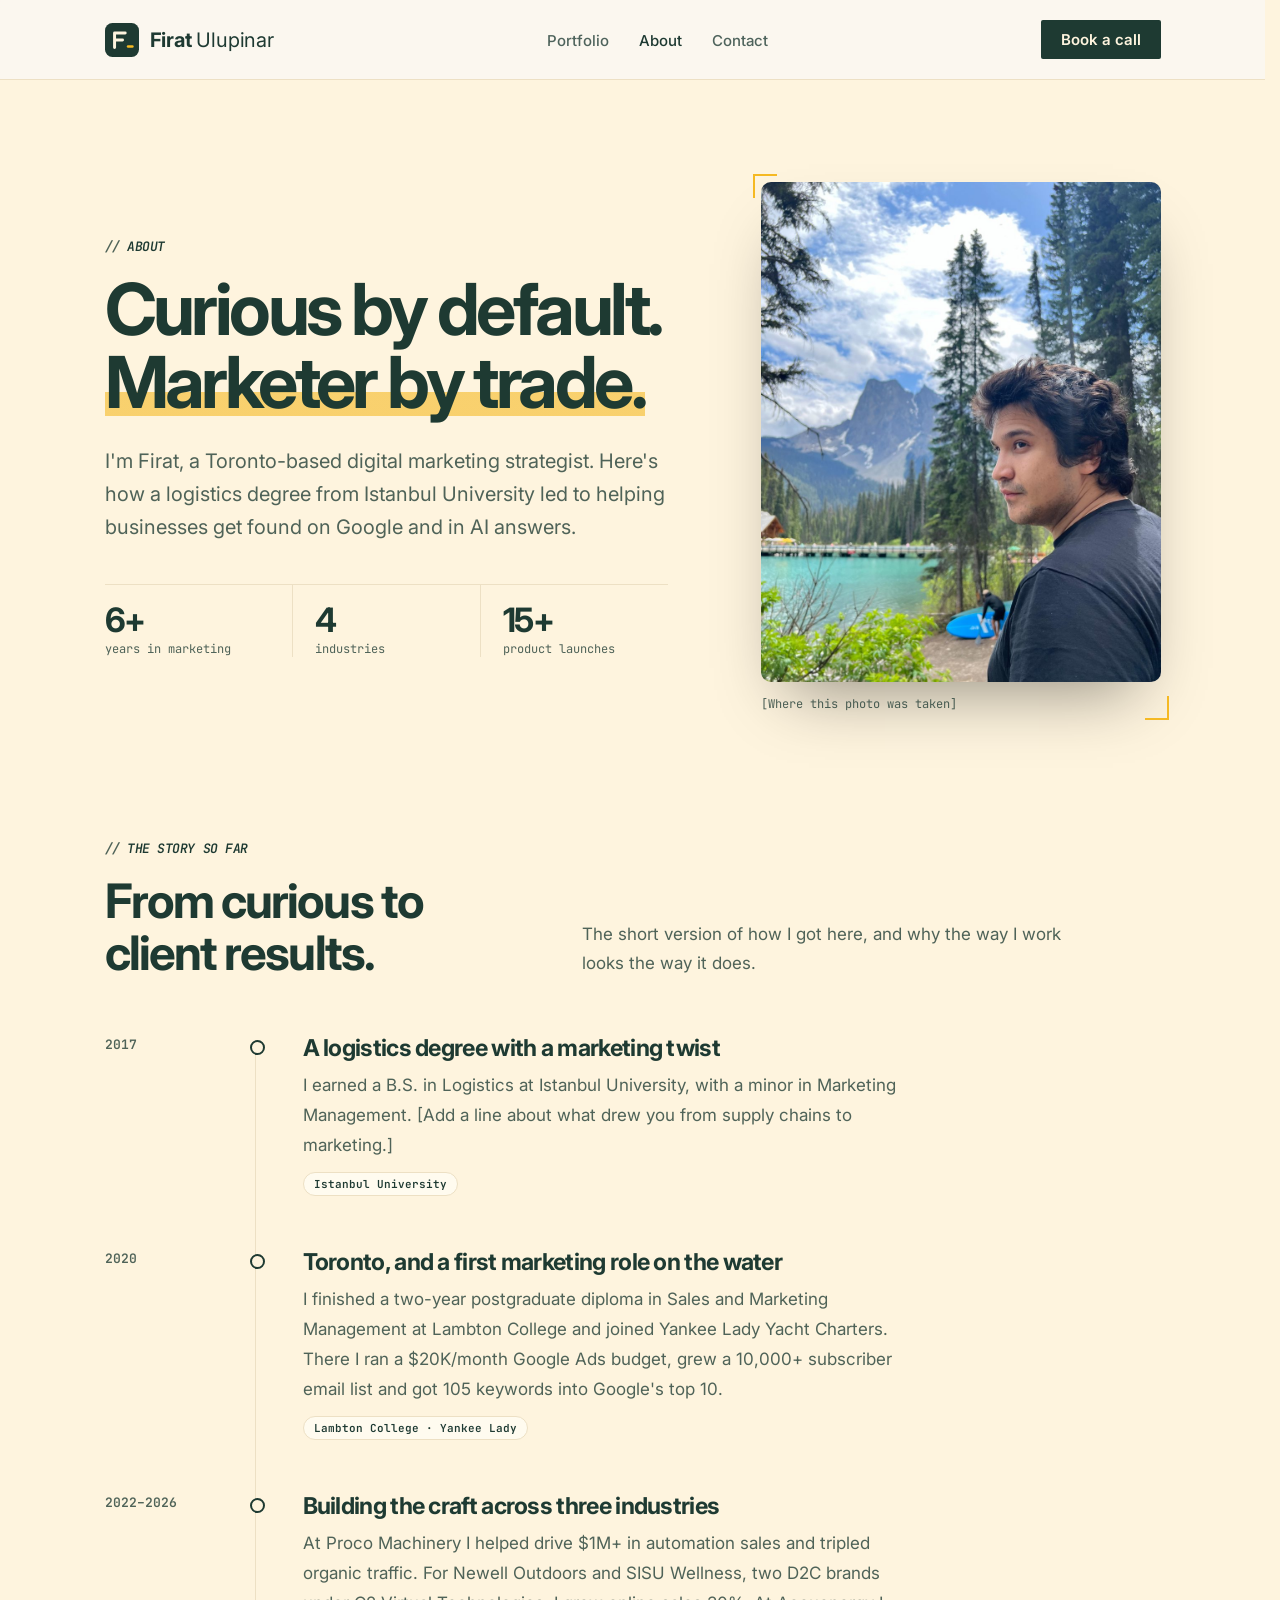
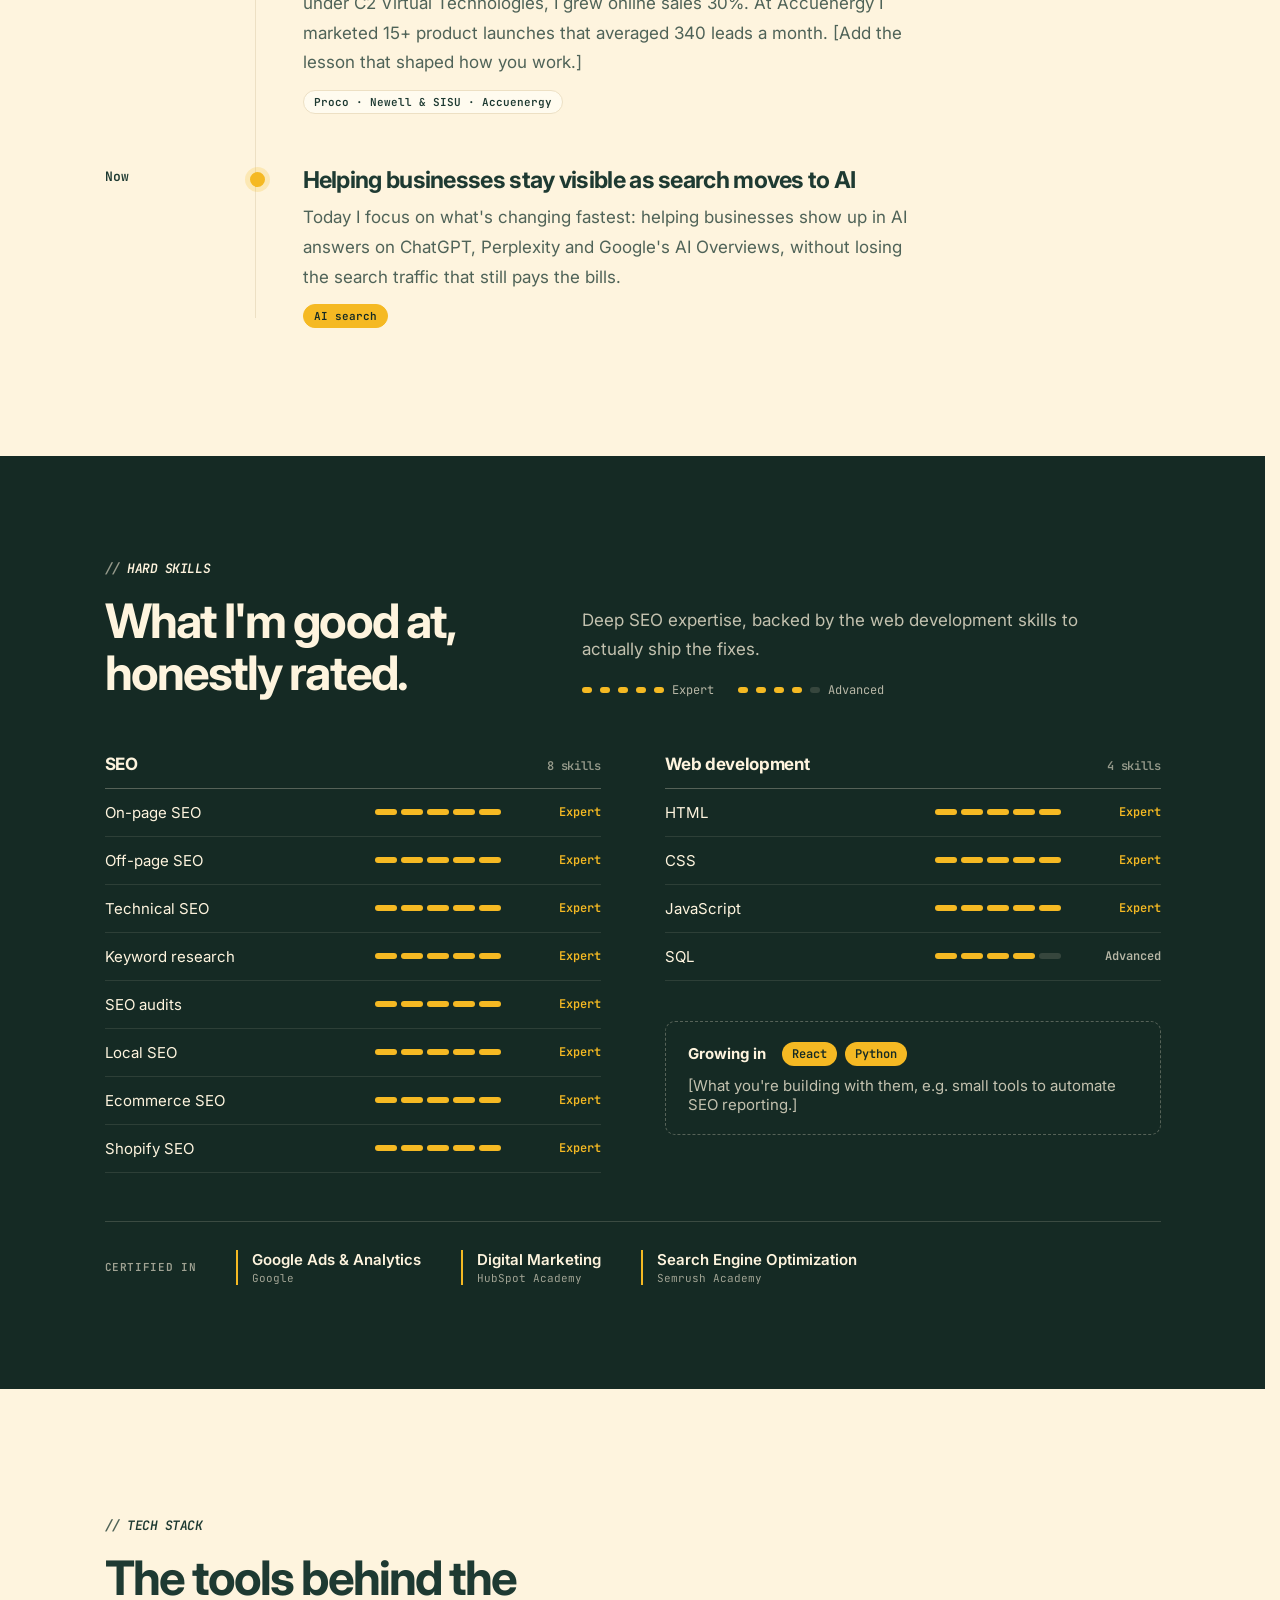
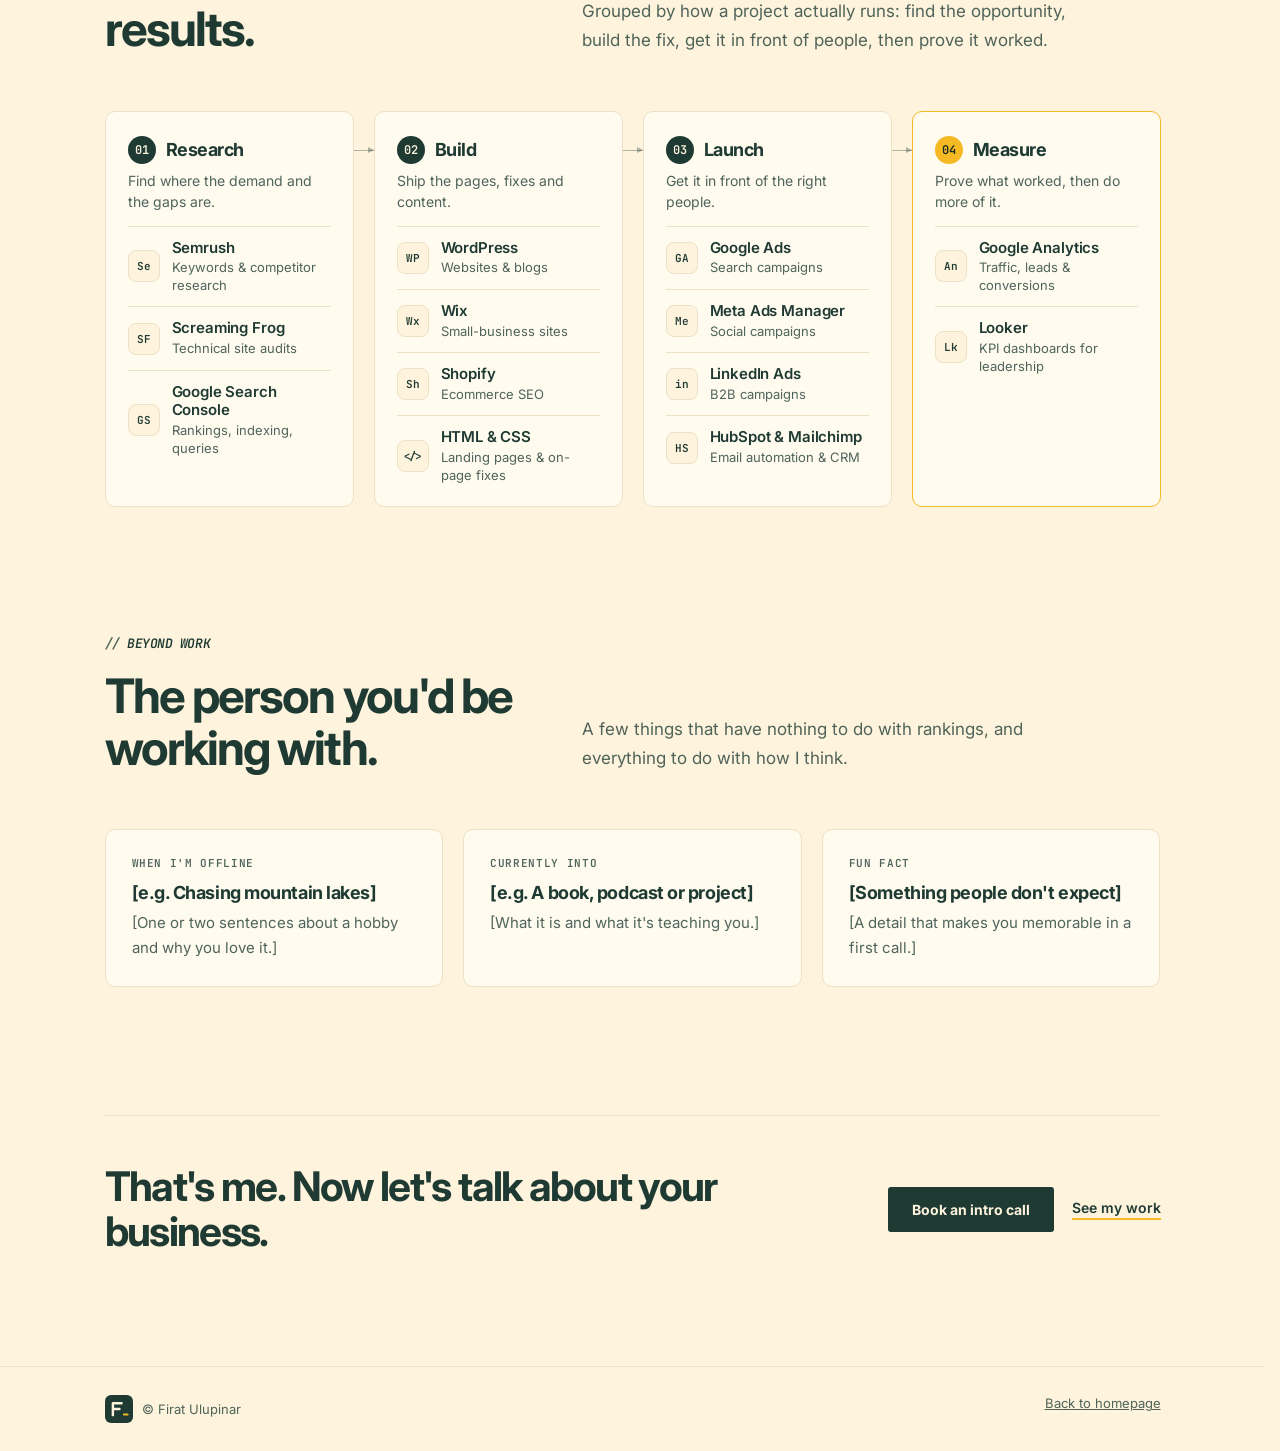
==== about.html @ e102e89b "Refine homepage copy and site branding" ====
<!DOCTYPE html>
<html lang="en">
<head>
<meta charset="UTF-8">
<meta name="viewport" content="width=device-width, initial-scale=1.0">
<title>About Firat Ulupinar | Marketing &amp; AI-Search Consultant</title>
<meta name="description" content="The story behind Firat Ulupinar: from curious beginnings to 6+ years in digital marketing, plus the SEO and web development skills behind the work.">
<!-- Change to index, follow once the [bracketed] placeholders are replaced. -->
<meta name="robots" content="noindex, follow">
<meta name="theme-color" content="#152A24">
<link rel="canonical" href="https://www.firatulupinar.com/about.html">
<link rel="icon" href="favicon.svg" type="image/svg+xml">
<link rel="preconnect" href="https://fonts.googleapis.com">
<link rel="preconnect" href="https://fonts.gstatic.com" crossorigin>
<link href="https://fonts.googleapis.com/css2?family=Inter:wght@400;500;600;700&family=JetBrains+Mono:ital,wght@0,600;1,600&display=swap" rel="stylesheet">
<link rel="stylesheet" href="pages.css">
<script>document.documentElement.classList.add('js');</script>
</head>
<body>
<a class="skip-link" href="#main">Skip to content</a>
<header>
  <div class="nav-inner">
    <div class="wordmark-group">
      <a class="brand" aria-label="Firat Ulupinar, home" href="index.html"><svg class="logo" viewBox="0 0 32 32" fill="none" aria-hidden="true"><rect class="logo-box" x="0" y="0" width="32" height="32" rx="7"></rect><path class="logo-letter" d="M9 23V9.5h10M9 16h7.5" stroke-width="2.8" stroke-linecap="round" stroke-linejoin="round"></path><rect class="blink" x="20.5" y="21" width="6.5" height="2.4" rx="1.2"></rect></svg><span class="bt"><b>Firat</b> <span class="bt-last">Ulupinar</span></span></a>
    </div>
    <nav aria-label="Primary">
      <ul>
        <li><a href="portfolio.html">Portfolio</a></li>
        <li><a href="about.html" aria-current="page">About</a></li>
        <li><a href="contact.html">Contact</a></li>
      </ul>
    </nav>
    <a class="nav-cta" href="contact.html#book">Book a call</a>
  </div>
</header>

<main id="main" tabindex="-1">
  <!-- 1. HELLO: who you are in one line, three quick facts, a face. -->
  <section class="ab-hero" aria-labelledby="about-title">
    <div>
      <span class="page-label"><span>//</span> ABOUT</span>
      <h1 id="about-title">Curious by default. <span class="hl">Marketer by trade.</span></h1>
      <p class="lede">I'm Firat, a Toronto-based digital marketing strategist. Here's how a logistics degree from Istanbul University led to helping businesses get found on Google and in AI answers.</p>
      <dl class="ab-facts">
        <div><dt>years in marketing</dt><dd>6+</dd></div>
        <div><dt>industries</dt><dd>4</dd></div>
        <div><dt>product launches</dt><dd>15+</dd></div>
      </dl>
    </div>
    <figure class="ab-photo">
      <img src="images/firat-ulupinar.jpg" alt="Firat Ulupinar outdoors by a mountain lake" width="960" height="1280" fetchpriority="high">
      <figcaption>[Where this photo was taken]</figcaption>
    </figure>
  </section>

  <!-- 2. THE STORY: personal → career, 4 chapters max, 2–3 sentences each. The last one is "Now". -->
  <section class="ab-section" aria-labelledby="story-title">
    <div class="ab-section-head">
      <div>
        <span class="page-label"><span>//</span> THE STORY SO FAR</span>
        <h2 id="story-title">From curious to client results.</h2>
      </div>
      <p>The short version of how I got here, and why the way I work looks the way it does.</p>
    </div>
    <ol class="story">
      <li>
        <span class="story-when">2017</span>
        <div class="story-body">
          <h3>A logistics degree with a marketing twist</h3>
          <p>I earned a B.S. in Logistics at Istanbul University, with a minor in Marketing Management. [Add a line about what drew you from supply chains to marketing.]</p>
          <span class="story-tag">Istanbul University</span>
        </div>
      </li>
      <li>
        <span class="story-when">2020</span>
        <div class="story-body">
          <h3>Toronto, and a first marketing role on the water</h3>
          <p>I finished a two-year postgraduate diploma in Sales and Marketing Management at Lambton College and joined Yankee Lady Yacht Charters. There I ran a $20K/month Google Ads budget, grew a 10,000+ subscriber email list and got 105 keywords into Google's top 10.</p>
          <span class="story-tag">Lambton College &middot; Yankee Lady</span>
        </div>
      </li>
      <li>
        <span class="story-when">2022&ndash;2026</span>
        <div class="story-body">
          <h3>Building the craft across three industries</h3>
          <p>At Proco Machinery I helped drive $1M+ in automation sales and tripled organic traffic. For Newell Outdoors and SISU Wellness, two D2C brands under C2 Virtual Technologies, I grew online sales 30%. At Accuenergy I marketed 15+ product launches that averaged 340 leads a month. [Add the lesson that shaped how you work.]</p>
          <span class="story-tag">Proco &middot; Newell &amp; SISU &middot; Accuenergy</span>
        </div>
      </li>
      <li class="now">
        <span class="story-when">Now</span>
        <div class="story-body">
          <h3>Helping businesses stay visible as search moves to AI</h3>
          <p>Today I focus on what's changing fastest: helping businesses show up in AI answers on ChatGPT, Perplexity and Google's AI Overviews, without losing the search traffic that still pays the bills.</p>
          <span class="story-tag">AI search</span>
        </div>
      </li>
    </ol>
  </section>

  <!-- 3. HARD SKILLS: 5-step meter + plain-language level instead of % bars. -->
  <section class="skills" aria-labelledby="skills-title">
    <div class="skills-inner">
      <div class="ab-section-head">
        <div>
          <span class="page-label"><span>//</span> HARD SKILLS</span>
          <h2 id="skills-title">What I'm good at, honestly rated.</h2>
        </div>
        <div>
          <p>Deep SEO expertise, backed by the web development skills to actually ship the fixes.</p>
          <div class="skill-legend" aria-hidden="true">
            <span><span class="meter"><i class="on"></i><i class="on"></i><i class="on"></i><i class="on"></i><i class="on"></i></span>Expert</span>
            <span><span class="meter"><i class="on"></i><i class="on"></i><i class="on"></i><i class="on"></i><i></i></span>Advanced</span>
          </div>
        </div>
      </div>

      <div class="skill-groups">
        <div class="skill-group">
          <h3>SEO <small>8 skills</small></h3>
          <ul class="skill-list-ab">
            <li>On-page SEO <span class="meter" role="img" aria-label="5 out of 5"><i class="on"></i><i class="on"></i><i class="on"></i><i class="on"></i><i class="on"></i></span><span class="skill-level expert">Expert</span></li>
            <li>Off-page SEO <span class="meter" role="img" aria-label="5 out of 5"><i class="on"></i><i class="on"></i><i class="on"></i><i class="on"></i><i class="on"></i></span><span class="skill-level expert">Expert</span></li>
            <li>Technical SEO <span class="meter" role="img" aria-label="5 out of 5"><i class="on"></i><i class="on"></i><i class="on"></i><i class="on"></i><i class="on"></i></span><span class="skill-level expert">Expert</span></li>
            <li>Keyword research <span class="meter" role="img" aria-label="5 out of 5"><i class="on"></i><i class="on"></i><i class="on"></i><i class="on"></i><i class="on"></i></span><span class="skill-level expert">Expert</span></li>
            <li>SEO audits <span class="meter" role="img" aria-label="5 out of 5"><i class="on"></i><i class="on"></i><i class="on"></i><i class="on"></i><i class="on"></i></span><span class="skill-level expert">Expert</span></li>
            <li>Local SEO <span class="meter" role="img" aria-label="5 out of 5"><i class="on"></i><i class="on"></i><i class="on"></i><i class="on"></i><i class="on"></i></span><span class="skill-level expert">Expert</span></li>
            <li>Ecommerce SEO <span class="meter" role="img" aria-label="5 out of 5"><i class="on"></i><i class="on"></i><i class="on"></i><i class="on"></i><i class="on"></i></span><span class="skill-level expert">Expert</span></li>
            <li>Shopify SEO <span class="meter" role="img" aria-label="5 out of 5"><i class="on"></i><i class="on"></i><i class="on"></i><i class="on"></i><i class="on"></i></span><span class="skill-level expert">Expert</span></li>
          </ul>
        </div>
        <div class="skill-group">
          <h3>Web development <small>4 skills</small></h3>
          <ul class="skill-list-ab">
            <li>HTML <span class="meter" role="img" aria-label="5 out of 5"><i class="on"></i><i class="on"></i><i class="on"></i><i class="on"></i><i class="on"></i></span><span class="skill-level expert">Expert</span></li>
            <li>CSS <span class="meter" role="img" aria-label="5 out of 5"><i class="on"></i><i class="on"></i><i class="on"></i><i class="on"></i><i class="on"></i></span><span class="skill-level expert">Expert</span></li>
            <li>JavaScript <span class="meter" role="img" aria-label="5 out of 5"><i class="on"></i><i class="on"></i><i class="on"></i><i class="on"></i><i class="on"></i></span><span class="skill-level expert">Expert</span></li>
            <li>SQL <span class="meter" role="img" aria-label="4 out of 5"><i class="on"></i><i class="on"></i><i class="on"></i><i class="on"></i><i></i></span><span class="skill-level">Advanced</span></li>
          </ul>
          <div class="growing">
            <strong>Growing in</strong>
            <ul aria-label="Skills I'm learning"><li>React</li><li>Python</li></ul>
            <p>[What you're building with them, e.g. small tools to automate SEO reporting.]</p>
          </div>
        </div>
      </div>

      <div class="certs">
        <h3 class="cs-label">Certified in</h3>
        <ul>
          <li><strong>Google Ads &amp; Analytics</strong><small>Google</small></li>
          <li><strong>Digital Marketing</strong><small>HubSpot Academy</small></li>
          <li><strong>Search Engine Optimization</strong><small>Semrush Academy</small></li>
        </ul>
      </div>
    </div>
  </section>

  <!-- 4. TECH STACK: tools grouped by the stage of the work they serve, not by vendor.
       Keep 3–4 tools per stage; each gets a 2–4 word "what I use it for". Remove anything you don't use. -->
  <section class="ab-section" aria-labelledby="stack-title">
    <div class="ab-section-head">
      <div>
        <span class="page-label"><span>//</span> TECH STACK</span>
        <h2 id="stack-title">The tools behind the results.</h2>
      </div>
      <p>Grouped by how a project actually runs: find the opportunity, build the fix, get it in front of people, then prove it worked.</p>
    </div>
    <ol class="stack">
      <li class="stage">
        <div class="stage-head"><span class="stage-num" aria-hidden="true">01</span><h3>Research</h3></div>
        <p class="stage-goal">Find where the demand and the gaps are.</p>
        <ul class="tools">
          <li><span class="tool-mark" aria-hidden="true">Se</span><strong>Semrush</strong><small>Keywords &amp; competitor research</small></li>
          <li><span class="tool-mark" aria-hidden="true">SF</span><strong>Screaming Frog</strong><small>Technical site audits</small></li>
          <li><span class="tool-mark" aria-hidden="true">GS</span><strong>Google Search Console</strong><small>Rankings, indexing, queries</small></li>
        </ul>
      </li>
      <li class="stage">
        <div class="stage-head"><span class="stage-num" aria-hidden="true">02</span><h3>Build</h3></div>
        <p class="stage-goal">Ship the pages, fixes and content.</p>
        <ul class="tools">
          <li><span class="tool-mark" aria-hidden="true">WP</span><strong>WordPress</strong><small>Websites &amp; blogs</small></li>
          <li><span class="tool-mark" aria-hidden="true">Wx</span><strong>Wix</strong><small>Small-business sites</small></li>
          <li><span class="tool-mark" aria-hidden="true">Sh</span><strong>Shopify</strong><small>Ecommerce SEO</small></li>
          <li><span class="tool-mark" aria-hidden="true">&lt;/&gt;</span><strong>HTML &amp; CSS</strong><small>Landing pages &amp; on-page fixes</small></li>
        </ul>
      </li>
      <li class="stage">
        <div class="stage-head"><span class="stage-num" aria-hidden="true">03</span><h3>Launch</h3></div>
        <p class="stage-goal">Get it in front of the right people.</p>
        <ul class="tools">
          <li><span class="tool-mark" aria-hidden="true">GA</span><strong>Google Ads</strong><small>Search campaigns</small></li>
          <li><span class="tool-mark" aria-hidden="true">Me</span><strong>Meta Ads Manager</strong><small>Social campaigns</small></li>
          <li><span class="tool-mark" aria-hidden="true">in</span><strong>LinkedIn Ads</strong><small>B2B campaigns</small></li>
          <li><span class="tool-mark" aria-hidden="true">HS</span><strong>HubSpot &amp; Mailchimp</strong><small>Email automation &amp; CRM</small></li>
        </ul>
      </li>
      <li class="stage">
        <div class="stage-head"><span class="stage-num" aria-hidden="true">04</span><h3>Measure</h3></div>
        <p class="stage-goal">Prove what worked, then do more of it.</p>
        <ul class="tools">
          <li><span class="tool-mark" aria-hidden="true">An</span><strong>Google Analytics</strong><small>Traffic, leads &amp; conversions</small></li>
          <li><span class="tool-mark" aria-hidden="true">Lk</span><strong>Looker</strong><small>KPI dashboards for leadership</small></li>
        </ul>
      </li>
    </ol>
  </section>

  <!-- 5. BEYOND WORK: three small, human details. Keep each to one or two sentences. -->
  <section class="ab-section" aria-labelledby="beyond-title">
    <div class="ab-section-head">
      <div>
        <span class="page-label"><span>//</span> BEYOND WORK</span>
        <h2 id="beyond-title">The person you'd be working with.</h2>
      </div>
      <p>A few things that have nothing to do with rankings, and everything to do with how I think.</p>
    </div>
    <div class="beyond">
      <article><span class="cs-label">When I'm offline</span><h3>[e.g. Chasing mountain lakes]</h3><p>[One or two sentences about a hobby and why you love it.]</p></article>
      <article><span class="cs-label">Currently into</span><h3>[e.g. A book, podcast or project]</h3><p>[What it is and what it's teaching you.]</p></article>
      <article><span class="cs-label">Fun fact</span><h3>[Something people don't expect]</h3><p>[A detail that makes you memorable in a first call.]</p></article>
    </div>
  </section>

  <!-- 6. NEXT STEP -->
  <section class="ab-cta" aria-labelledby="cta-title">
    <div class="ab-cta-inner">
      <h2 id="cta-title">That's me. Now let's talk about your business.</h2>
      <div class="ab-cta-actions">
        <a class="btn" href="contact.html#book">Book an intro call</a>
        <a class="link-ghost" href="portfolio.html">See my work</a>
      </div>
    </div>
  </section>
</main>

<footer><div class="footer-inner"><span class="footer-signature"><svg class="footer-logo" viewBox="0 0 32 32" fill="none" aria-hidden="true"><rect class="logo-box" width="32" height="32" rx="7"></rect><path class="logo-letter" d="M9 23V9.5h10M9 16h7.5" stroke-width="2.8" stroke-linecap="round" stroke-linejoin="round"></path><rect class="footer-logo-cursor" x="20.5" y="21" width="6.5" height="2.4" rx="1.2"></rect></svg>&copy; Firat Ulupinar</span><a href="index.html">Back to homepage</a></div></footer>

<script>
  // Fill the skill meters when the section scrolls into view
  (function(){
    var s = document.querySelector('.skills');
    if(!s) return;
    if(!('IntersectionObserver' in window)){ s.classList.add('in'); return; }
    new IntersectionObserver(function(entries, io){
      entries.forEach(function(e){ if(e.isIntersecting){ s.classList.add('in'); io.disconnect(); } });
    }, { threshold: .2 }).observe(s);
  })();
</script>
</body>
</html>
---- pages.css ----
@font-face{
  font-family:'Inter Fallback';
  src:local('Arial');
  ascent-override:90.49%;
  descent-override:22.56%;
  line-gap-override:0%;
  size-adjust:107.06%;
}
:root{
  --paper:#FEF4DE;
  --paper-alt:#FFFBEF;
  --ink:#1E3A32;
  --ink-soft:rgba(30,58,50,.78);
  --line:#EDE0C4;
  --accent:#F5B923;
  --dark:#152A24;
  --font-sans:"Inter","Inter Fallback",system-ui,-apple-system,"Segoe UI",sans-serif;
  --font-mono:"JetBrains Mono",ui-monospace,"SFMono-Regular",Menlo,monospace;
}
*{box-sizing:border-box;margin:0;padding:0;}
html{scroll-behavior:smooth;scrollbar-gutter:stable;} /* reserve scrollbar space so short pages (Contact) don't shift the header */
/* ---- accessibility helpers ---- */
.skip-link{position:fixed;left:16px;top:-100px;z-index:200;padding:12px 18px;border-radius:6px;background:var(--ink);color:var(--paper);font-family:var(--font-sans);font-weight:600;font-size:.9375rem;text-decoration:none;box-shadow:0 8px 24px rgba(0,0,0,.25);transition:top .15s ease;}
.skip-link:focus{top:12px;outline:2px solid var(--accent);outline-offset:2px;}
.sr-only{position:absolute!important;width:1px;height:1px;padding:0;margin:-1px;overflow:hidden;clip:rect(0,0,0,0);white-space:nowrap;border:0;}
main:focus{outline:none;}
@media (prefers-reduced-motion:reduce){ html{scroll-behavior:auto;} .skip-link{transition:none;} }
body{min-height:100vh;background:var(--paper);color:var(--ink);font-family:var(--font-sans);font-size:clamp(1rem,.96rem + .18vw,1.0625rem);-webkit-font-smoothing:antialiased;}
a{color:inherit;}
/* ---- Site header: mirrors the homepage header exactly (index.html) ---- */
header{position:sticky;top:0;z-index:20;background:rgba(251,247,240,.92);backdrop-filter:blur(6px);border-bottom:1px solid var(--line);}
.nav-inner{max-width:1120px;margin:0 auto;padding:20px 32px;display:flex;align-items:center;justify-content:space-between;}
.wordmark-group{display:flex;align-items:center;gap:12px;}
.brand{display:inline-flex;align-items:center;gap:11px;text-decoration:none;color:var(--ink);border-radius:6px;}
.brand:focus-visible{outline:2px solid var(--accent);outline-offset:4px;}
.logo{width:34px;height:34px;flex-shrink:0;}
.logo-box{fill:var(--ink);}
.logo-letter{stroke:var(--paper);}
.blink{fill:var(--accent);animation:logo-blink 1.1s steps(1) infinite;}
@keyframes logo-blink{0%,50%{opacity:1;}51%,100%{opacity:0;}}
@media (prefers-reduced-motion:reduce){.blink{animation:none;}}
.bt{font-family:var(--font-sans);font-weight:500;font-size:clamp(1.125rem,1.06rem + .25vw,1.25rem);letter-spacing:-.01em;color:var(--ink);}
.bt b{font-weight:700;}
.bt-last{font-weight:400;}
header nav ul{list-style:none;display:flex;gap:30px;}
header nav a{font-family:var(--font-sans);font-weight:500;font-size:clamp(.875rem,.84rem + .14vw,.9375rem);color:var(--ink);text-decoration:none;opacity:.78;transition:opacity .2s;}
header nav a:hover,header nav a:focus-visible,header nav a[aria-current]{opacity:1;}
.nav-cta{font-family:var(--font-sans);font-weight:600;font-size:clamp(.875rem,.84rem + .14vw,.9375rem);background:var(--ink);color:var(--paper);padding:10px 20px;text-decoration:none;border-radius:2px;transition:background .2s;}
.nav-cta:hover{background:var(--accent);color:var(--dark);}
@media (max-width:860px){
  header nav ul{gap:16px;}
  .nav-cta{display:none;}
}
@media (max-width:640px){
  .nav-inner{padding:16px 20px;gap:12px;}
  header nav ul{gap:4px;}
  header nav a{display:inline-block;padding:10px 6px;font-size:clamp(.75rem,.72rem + .12vw,.8125rem);white-space:nowrap;}
  .bt-last{display:none;}
}
@media (max-width:360px){
  header nav a{padding:10px 4px;}
}
.page{max-width:1120px;margin:auto;padding:clamp(72px,10vw,128px) 32px 100px;}
.page-label{display:block;margin-bottom:18px;font-family:var(--font-mono);font-size:.8125rem;font-style:italic;font-weight:600;letter-spacing:-.035em;}
.page-label span{color:var(--ink-soft);}
h1{max-width:790px;font-size:clamp(2.6rem,7vw,5.6rem);line-height:1.02;letter-spacing:-.05em;}
.lede{max-width:680px;margin-top:26px;color:var(--ink-soft);font-size:clamp(1.05rem,1rem + .35vw,1.25rem);line-height:1.65;}
.placeholder-grid{display:grid;grid-template-columns:repeat(2,minmax(0,1fr));gap:22px;margin-top:64px;}
.placeholder-card{min-height:210px;padding:28px;border:1px solid var(--line);border-radius:10px;background:rgba(255,251,239,.58);display:flex;flex-direction:column;justify-content:space-between;}
.placeholder-card small{font-family:var(--font-mono);font-size:.75rem;color:var(--ink-soft);}
.placeholder-card h2{font-size:clamp(1.35rem,1.2rem + .7vw,1.75rem);letter-spacing:-.035em;}
.placeholder-card p{margin-top:10px;color:var(--ink-soft);font-size:.9375rem;line-height:1.65;}
.content-shell{max-width:760px;margin-top:64px;padding-top:40px;border-top:1px solid var(--line);}
.content-shell h2{font-size:clamp(1.5rem,1.3rem + .9vw,2rem);letter-spacing:-.035em;margin-bottom:16px;}
.content-shell p{color:var(--ink-soft);line-height:1.75;margin-bottom:18px;}
.contact-options{display:grid;grid-template-columns:repeat(2,minmax(0,1fr));gap:22px;margin-top:64px;}
.contact-option{padding:28px;border:1px solid var(--line);border-radius:10px;background:var(--paper-alt);}
.contact-option small{font-family:var(--font-mono);font-size:.75rem;color:var(--ink-soft);}
.contact-option h2{margin:12px 0 8px;font-size:1.35rem;letter-spacing:-.035em;}
.contact-option p{color:var(--ink-soft);line-height:1.65;}
.contact-option a{display:inline-block;margin-top:18px;font-weight:700;text-decoration-color:var(--accent);text-underline-offset:4px;}
.placeholder-note{margin-top:46px;padding:16px 18px;border-left:3px solid var(--accent);background:rgba(245,185,35,.08);color:var(--ink-soft);font-size:.875rem;line-height:1.6;}
footer{border-top:1px solid var(--line);}
.footer-inner{max-width:1120px;margin:auto;padding:28px 32px;display:flex;justify-content:space-between;gap:20px;color:var(--ink-soft);font-size:.8125rem;}
.footer-signature{display:inline-flex;align-items:center;gap:9px;}
.footer-logo{width:28px;height:28px;flex:none;}
.footer-logo-cursor{fill:var(--accent);}
@media(max-width:720px){
  .page{padding:64px 20px 72px;}
  .placeholder-grid,.contact-options{grid-template-columns:1fr;}
  .footer-inner{padding:24px 20px;flex-direction:column;}
}

/* ===================== CASE STUDY CARDS (portfolio index) ===================== */
.case-grid{display:grid;grid-template-columns:repeat(2,minmax(0,1fr));gap:48px 40px;margin-top:64px;}
.case-card{display:flex;flex-direction:column;text-decoration:none;color:inherit;padding:16px;margin:-16px;border-radius:10px;border:1px solid transparent;transition:background .2s,border-color .2s,transform .2s;}
.case-card:hover,.case-card:focus-visible{background:var(--paper-alt);border-color:var(--line);transform:translateY(-3px);}
.case-card:focus-visible{outline:2px solid var(--accent);outline-offset:2px;}
.case-thumb{aspect-ratio:16/9;border-radius:6px;margin-bottom:18px;background:linear-gradient(135deg,#152A24,#8a5f12);display:flex;align-items:center;justify-content:center;color:rgba(254,244,222,.9);font-size:.8125rem;font-weight:600;overflow:hidden;}
.case-thumb img{width:100%;height:100%;object-fit:cover;display:block;}
.case-meta{display:flex;flex-wrap:wrap;gap:6px 14px;font-family:var(--font-mono);font-size:.75rem;font-weight:600;letter-spacing:.02em;text-transform:uppercase;color:var(--ink-soft);margin-bottom:10px;}
.case-meta span + span::before{content:"\00B7";margin-right:14px;color:var(--accent);}
.case-card h2,.case-card h3{font-size:clamp(1.25rem,1.1rem + .6vw,1.5rem);line-height:1.2;letter-spacing:-.035em;margin-bottom:18px;}
.case-metrics{display:grid;grid-template-columns:repeat(2,minmax(0,1fr));border-top:1px solid var(--line);border-bottom:1px solid var(--line);margin-bottom:16px;}
.case-metrics div{display:flex;flex-direction:column-reverse;justify-content:flex-end;gap:2px;padding:14px 0;}
.case-metrics div + div{padding-left:20px;border-left:1px solid var(--line);}
.case-metrics dd{font-size:clamp(1.5rem,1.3rem + .8vw,1.9rem);font-weight:700;letter-spacing:-.04em;line-height:1.05;}
.case-metrics dt{font-size:.8125rem;color:var(--ink-soft);}
.case-tags{display:flex;flex-wrap:wrap;gap:6px;list-style:none;margin-bottom:16px;}
.case-tags li{font-family:var(--font-mono);font-size:.6875rem;font-weight:600;padding:4px 10px;border:1px solid var(--line);border-radius:999px;background:var(--paper-alt);}
.case-link{margin-top:auto;font-family:var(--font-mono);font-size:.75rem;font-weight:600;text-transform:uppercase;letter-spacing:.04em;}
.case-link span{display:inline-block;transition:transform .2s;}
.case-card:hover .case-link span,.case-card:focus-visible .case-link span{transform:translateX(4px);}

/* ===================== CASE STUDY PAGE ===================== */
.cs{max-width:1120px;margin:auto;padding:clamp(40px,6vw,72px) 32px 0;}
.cs-back{display:inline-block;margin-bottom:clamp(32px,5vw,56px);font-size:.875rem;font-weight:600;text-decoration:none;color:var(--ink-soft);}
.cs-back:hover,.cs-back:focus-visible{color:var(--ink);}
.cs-head h1{max-width:900px;font-size:clamp(2.2rem,1.5rem + 3.2vw,4.25rem);line-height:1.04;}
.cs-head .lede{max-width:720px;}
.cs-facts{display:grid;grid-template-columns:repeat(4,minmax(0,1fr));gap:24px;margin-top:48px;padding:24px 0;border-top:1px solid var(--line);border-bottom:1px solid var(--line);}
.cs-facts dt,.cs-label{font-family:var(--font-mono);font-size:.6875rem;font-weight:600;letter-spacing:.06em;text-transform:uppercase;color:var(--ink-soft);margin-bottom:6px;}
.cs-facts dd{font-size:.9375rem;font-weight:600;line-height:1.45;}
.cs-tools{display:flex;flex-wrap:wrap;align-items:center;gap:8px 10px;padding:18px 0;border-bottom:1px solid var(--line);}
.cs-tools .cs-label{margin:0 6px 0 0;}
.cs-tools ul{display:contents;list-style:none;}
.cs-tools li{font-size:.8125rem;font-weight:600;padding:5px 12px;border-radius:999px;background:var(--paper-alt);border:1px solid var(--line);}
.cs-hero{aspect-ratio:21/9;margin-top:48px;border-radius:10px;background:linear-gradient(135deg,#152A24,#8a5f12);display:flex;align-items:center;justify-content:center;color:rgba(254,244,222,.9);font-size:.875rem;font-weight:600;overflow:hidden;}
.cs-hero img{width:100%;height:100%;object-fit:cover;display:block;}

.cs-results{margin-top:clamp(56px,8vw,96px);background:var(--dark);color:var(--paper);}
.cs-results-inner{max-width:1120px;margin:auto;padding:clamp(48px,7vw,80px) 32px;}
.cs-results .page-label{color:var(--paper);}
.cs-results .page-label span{color:rgba(254,244,222,.55);}
.cs-metrics{display:grid;grid-template-columns:repeat(3,minmax(0,1fr));margin-top:28px;}
.cs-metrics div{display:flex;flex-direction:column-reverse;justify-content:flex-end;gap:10px;padding:0 28px;border-left:1px solid rgba(254,244,222,.16);}
.cs-metrics div:first-child{padding-left:0;border-left:none;}
.cs-metrics dd{font-size:clamp(2.5rem,1.8rem + 3vw,4.25rem);font-weight:700;letter-spacing:-.05em;line-height:1;color:var(--accent);}
.cs-metrics dt{font-size:.9375rem;line-height:1.5;color:rgba(254,244,222,.75);}
.cs-metrics dt strong{display:block;color:var(--paper);font-weight:600;}

.cs-body{max-width:760px;margin:auto;padding:clamp(56px,8vw,96px) 32px 0;}
.cs-step + .cs-step{margin-top:clamp(48px,6vw,72px);}
.cs-step .cs-label{display:block;margin-bottom:10px;}
.cs-step h2{font-size:clamp(1.5rem,1.3rem + .9vw,2rem);letter-spacing:-.035em;line-height:1.15;margin-bottom:16px;}
.cs-step p{color:var(--ink-soft);line-height:1.75;margin-bottom:14px;}
.cs-actions{list-style:none;counter-reset:act;margin-top:24px;border-top:1px solid var(--line);}
.cs-actions > li{counter-increment:act;display:grid;grid-template-columns:40px 1fr;gap:0 12px;padding:20px 0;border-bottom:1px solid var(--line);}
.cs-actions > li::before{content:"0" counter(act);font-family:var(--font-mono);font-size:.8125rem;font-weight:600;color:var(--ink-soft);padding-top:3px;}
.cs-actions h3{font-size:1.0625rem;letter-spacing:-.02em;margin-bottom:6px;}
.cs-actions p{margin-bottom:10px;font-size:.9375rem;}
.cs-actions .case-tags{margin:0;}
.cs-quote{margin-top:clamp(48px,6vw,72px);padding:8px 0 8px 28px;border-left:3px solid var(--accent);}
.cs-quote blockquote{font-size:clamp(1.2rem,1.1rem + .5vw,1.45rem);line-height:1.5;letter-spacing:-.02em;font-weight:500;}
.cs-quote figcaption{margin-top:14px;font-size:.875rem;color:var(--ink-soft);}

.cs-next{max-width:1120px;margin:clamp(64px,9vw,112px) auto 0;padding:0 32px clamp(64px,8vw,96px);}
.cs-next-inner{display:grid;grid-template-columns:1fr auto;gap:24px;align-items:center;padding-top:40px;border-top:1px solid var(--line);}
.cs-next-link{text-decoration:none;}
.cs-next-link strong{display:block;margin-top:6px;font-size:clamp(1.4rem,1.2rem + .9vw,2rem);letter-spacing:-.035em;}
.cs-next-link:hover strong,.cs-next-link:focus-visible strong{text-decoration:underline;text-decoration-color:var(--accent);text-decoration-thickness:3px;text-underline-offset:6px;}
.btn{display:inline-block;padding:14px 24px;border-radius:3px;background:var(--ink);color:var(--paper);font-size:.875rem;font-weight:700;text-decoration:none;}
.btn:hover,.btn:focus-visible{background:var(--accent);color:var(--dark);}

@media(max-width:860px){
  .cs-facts{grid-template-columns:repeat(2,minmax(0,1fr));}
  .cs-hero{aspect-ratio:16/9;}
}
@media(max-width:720px){
  .case-grid{grid-template-columns:1fr;gap:40px;}
  .cs,.cs-body,.cs-next,.cs-results-inner{padding-left:20px;padding-right:20px;}
  .cs-metrics{grid-template-columns:1fr;}
  .cs-metrics div{padding:20px 0;border-left:none;border-top:1px solid rgba(254,244,222,.16);}
  .cs-metrics div:first-child{padding-top:0;border-top:none;}
  .cs-next-inner{grid-template-columns:1fr;}
  .cs-quote{padding-left:20px;}
}
@media(prefers-reduced-motion:reduce){
  .case-card,.case-link span{transition:none;}
  .case-card:hover,.case-card:focus-visible{transform:none;}
}

/* ===================== ABOUT PAGE ===================== */
.ab-hero{max-width:1120px;margin:auto;padding:clamp(56px,8vw,104px) 32px 0;display:grid;grid-template-columns:1.15fr .85fr;gap:clamp(40px,6vw,88px);align-items:center;}
.ab-hero h1{font-size:clamp(2.5rem,1.6rem + 3.6vw,4.5rem);line-height:1.02;}
.ab-hero h1 .hl{background:linear-gradient(transparent 62%,rgba(245,185,35,.6) 62%,rgba(245,185,35,.6) 90%,transparent 90%);-webkit-box-decoration-break:clone;box-decoration-break:clone;}
.ab-facts{display:grid;grid-template-columns:repeat(3,minmax(0,1fr));margin-top:40px;border-top:1px solid var(--line);}
.ab-facts div{display:flex;flex-direction:column-reverse;justify-content:flex-end;gap:4px;padding:18px 0 0;}
.ab-facts div + div{padding-left:22px;border-left:1px solid var(--line);}
.ab-facts dd{font-size:clamp(1.6rem,1.35rem + 1vw,2.1rem);font-weight:700;letter-spacing:-.04em;line-height:1;}
.ab-facts dt{font-family:var(--font-mono);font-size:.75rem;color:var(--ink-soft);}
.ab-photo{position:relative;justify-self:end;width:100%;max-width:400px;}
.ab-photo img{display:block;width:100%;height:auto;aspect-ratio:4/5;object-fit:cover;object-position:center 22%;border-radius:10px;box-shadow:0 34px 64px -26px rgba(0,0,0,.42);}
.ab-photo::before,.ab-photo::after{content:"";position:absolute;width:22px;height:22px;border:2px solid var(--accent);}
.ab-photo::before{top:-8px;left:-8px;border-right:none;border-bottom:none;}
.ab-photo::after{bottom:-8px;right:-8px;border-left:none;border-top:none;}
.ab-photo figcaption{margin-top:14px;font-family:var(--font-mono);font-size:.75rem;color:var(--ink-soft);}

.ab-section{max-width:1120px;margin:auto;padding:clamp(72px,10vw,128px) 32px 0;}
.ab-section-head{display:grid;grid-template-columns:1fr 1.4fr;gap:24px 64px;align-items:end;margin-bottom:clamp(36px,5vw,56px);}
.ab-section-head h2{font-size:clamp(1.9rem,1.45rem + 1.9vw,3rem);line-height:1.08;letter-spacing:-.04em;}
.ab-section-head p{color:var(--ink-soft);line-height:1.7;max-width:520px;}

/* story timeline */
.story{list-style:none;position:relative;}
.story::before{content:"";position:absolute;left:150px;top:10px;bottom:10px;width:1px;background:var(--line);}
.story > li{position:relative;display:grid;grid-template-columns:150px 1fr;gap:0 48px;padding-bottom:clamp(36px,5vw,52px);}
.story > li:last-child{padding-bottom:0;}
.story > li::before{content:"";position:absolute;left:145px;top:6px;width:11px;height:11px;border-radius:50%;background:var(--paper);border:2px solid var(--ink);}
.story > li.now::before{background:var(--accent);border-color:var(--accent);box-shadow:0 0 0 5px rgba(245,185,35,.22);}
.story-when{font-family:var(--font-mono);font-size:.8125rem;font-weight:600;color:var(--ink-soft);padding-top:2px;}
.story > li.now .story-when{color:var(--ink);}
.story-body{max-width:620px;}
.story-body h3{font-size:clamp(1.2rem,1.1rem + .45vw,1.45rem);letter-spacing:-.03em;line-height:1.25;margin-bottom:8px;}
.story-body p{color:var(--ink-soft);line-height:1.75;}
.story-tag{display:inline-block;margin-top:12px;font-family:var(--font-mono);font-size:.6875rem;font-weight:600;padding:4px 10px;border-radius:999px;border:1px solid var(--line);background:var(--paper-alt);}
.story > li.now .story-tag{background:var(--accent);border-color:var(--accent);color:var(--dark);}

/* hard skills */
.skills{margin-top:clamp(72px,10vw,128px);background:var(--dark);color:var(--paper);}
.skills-inner{max-width:1120px;margin:auto;padding:clamp(64px,9vw,104px) 32px;}
.skills .page-label{color:var(--paper);}
.skills .page-label span{color:rgba(254,244,222,.55);}
.skills .ab-section-head p{color:rgba(254,244,222,.75);}
.skill-legend{display:flex;flex-wrap:wrap;gap:10px 24px;margin-top:18px;font-family:var(--font-mono);font-size:.75rem;color:rgba(254,244,222,.7);}
.skill-legend span{display:inline-flex;align-items:center;gap:8px;}
.skill-legend .meter i{width:10px;}
.skill-groups{display:grid;grid-template-columns:repeat(2,minmax(0,1fr));gap:32px 64px;}
.skill-group h3{display:flex;justify-content:space-between;align-items:baseline;font-size:1.0625rem;letter-spacing:-.02em;padding-bottom:14px;border-bottom:1px solid rgba(254,244,222,.28);}
.skill-group h3 small{font-family:var(--font-mono);font-size:.75rem;font-weight:600;color:rgba(254,244,222,.55);}
.skill-list-ab{list-style:none;}
.skill-list-ab li{display:grid;grid-template-columns:1fr auto 84px;align-items:center;gap:16px;padding:14px 0;border-bottom:1px solid rgba(254,244,222,.1);font-size:.9375rem;}
.skill-level{font-family:var(--font-mono);font-size:.75rem;font-weight:600;text-align:right;color:rgba(254,244,222,.7);}
.skill-level.expert{color:var(--accent);}
.meter{display:inline-flex;gap:4px;}
.meter i{display:block;width:22px;height:6px;border-radius:3px;background:rgba(254,244,222,.14);}
.meter i.on{background:var(--accent);}
.js .skills:not(.in) .meter i.on{background:rgba(254,244,222,.14);}
.js .skills .skill-list-ab .meter i.on{transition:background .35s ease;}
.js .skills.in .skill-list-ab .meter i.on:nth-child(2){transition-delay:.06s}
.js .skills.in .skill-list-ab .meter i.on:nth-child(3){transition-delay:.12s}
.js .skills.in .skill-list-ab .meter i.on:nth-child(4){transition-delay:.18s}
.js .skills.in .skill-list-ab .meter i.on:nth-child(5){transition-delay:.24s}
.growing{margin-top:40px;padding:20px 22px;border:1px dashed rgba(254,244,222,.28);border-radius:10px;display:flex;flex-wrap:wrap;align-items:center;gap:10px 16px;}
.growing strong{font-size:.9375rem;}
.growing p{color:rgba(254,244,222,.75);font-size:.9375rem;}
.growing ul{display:flex;gap:8px;list-style:none;}
.growing li{font-family:var(--font-mono);font-size:.75rem;font-weight:600;padding:4px 10px;border-radius:999px;background:var(--accent);color:var(--dark);}

/* certifications strip (inside dark skills section) */
.certs{display:flex;flex-wrap:wrap;align-items:center;gap:16px 40px;margin-top:48px;padding-top:28px;border-top:1px solid rgba(254,244,222,.16);}
.certs .cs-label{margin:0;color:rgba(254,244,222,.6);}
.certs ul{display:flex;flex-wrap:wrap;gap:16px 40px;list-style:none;}
.certs li{display:flex;flex-direction:column;gap:2px;padding-left:14px;border-left:2px solid var(--accent);}
.certs strong{font-size:.9375rem;font-weight:600;}
.certs small{font-family:var(--font-mono);font-size:.6875rem;color:rgba(254,244,222,.6);}

/* tech stack: tools grouped by workflow stage */
.stack{list-style:none;display:grid;grid-template-columns:repeat(4,minmax(0,1fr));gap:20px;counter-reset:stage;}
.stage{position:relative;display:flex;flex-direction:column;padding:24px 22px 10px;border:1px solid var(--line);border-radius:10px;background:var(--paper-alt);}
.stage + .stage::before{content:"";position:absolute;left:-21px;top:38px;width:20px;height:1px;background:var(--ink);opacity:.35;}
.stage + .stage::after{content:"";position:absolute;left:-7px;top:35px;border:3.5px solid transparent;border-left:6px solid var(--ink);opacity:.35;}
.stage-head{display:flex;align-items:center;gap:10px;margin-bottom:6px;}
.stage-num{display:inline-flex;align-items:center;justify-content:center;width:28px;height:28px;border-radius:50%;background:var(--ink);color:var(--paper);font-family:var(--font-mono);font-size:.75rem;font-weight:600;flex:none;}
.stage-head h3{font-size:1.125rem;letter-spacing:-.025em;}
.stage-goal{font-size:.875rem;color:var(--ink-soft);line-height:1.5;margin-bottom:14px;}
.tools{list-style:none;border-top:1px solid var(--line);}
.tools li{display:grid;grid-template-columns:32px 1fr;gap:2px 12px;align-items:center;padding:12px 0;border-bottom:1px solid var(--line);}
.tools li:last-child{border-bottom:none;}
.tool-mark{grid-row:span 2;display:flex;align-items:center;justify-content:center;width:32px;height:32px;border-radius:8px;background:var(--paper);border:1px solid var(--line);font-family:var(--font-mono);font-size:.6875rem;font-weight:600;color:var(--ink);}
.tools strong{font-size:.9375rem;font-weight:600;letter-spacing:-.01em;line-height:1.25;}
.tools small{font-size:.8125rem;color:var(--ink-soft);line-height:1.35;}
.stage:last-child{background:var(--paper-alt);border-color:var(--accent);}
.stage:last-child .stage-num{background:var(--accent);color:var(--dark);}
.stack-note{margin-top:20px;font-size:.875rem;color:var(--ink-soft);}
@media(max-width:1000px){
  .stack{grid-template-columns:repeat(2,minmax(0,1fr));}
  .stage:nth-child(3)::before,.stage:nth-child(3)::after{display:none;}
}
@media(max-width:620px){
  .stack{grid-template-columns:1fr;gap:18px;}
  .stage + .stage::before{left:36px;top:-18px;width:1px;height:17px;}
  .stage + .stage::after{left:33px;top:-7px;border:3.5px solid transparent;border-top:6px solid var(--ink);}
  .stage:nth-child(3)::before,.stage:nth-child(3)::after{display:block;}
}

/* beyond work */
.beyond{display:grid;grid-template-columns:repeat(3,minmax(0,1fr));gap:20px;}
.beyond article{padding:26px;border:1px solid var(--line);border-radius:10px;background:var(--paper-alt);}
.beyond .cs-label{display:block;margin-bottom:12px;}
.beyond h3{font-size:1.125rem;letter-spacing:-.025em;margin-bottom:8px;}
.beyond p{color:var(--ink-soft);font-size:.9375rem;line-height:1.65;}

/* closing CTA */
.ab-cta{max-width:1120px;margin:clamp(72px,10vw,128px) auto 0;padding:0 32px clamp(72px,9vw,112px);}
.ab-cta-inner{display:grid;grid-template-columns:1fr auto;gap:24px 48px;align-items:center;padding-top:48px;border-top:1px solid var(--line);}
.ab-cta h2{font-size:clamp(1.7rem,1.35rem + 1.5vw,2.6rem);line-height:1.1;letter-spacing:-.04em;max-width:640px;}
.ab-cta-actions{display:flex;flex-wrap:wrap;align-items:center;gap:18px;}
.link-ghost{font-size:.875rem;font-weight:600;text-decoration:none;border-bottom:2px solid var(--accent);padding-bottom:2px;}

@media(max-width:860px){
  .ab-hero{grid-template-columns:1fr;}
  .ab-photo{justify-self:start;max-width:340px;}
  .ab-section-head{grid-template-columns:1fr;}
  .skill-groups{grid-template-columns:1fr;gap:48px;}
  .beyond{grid-template-columns:1fr;}
  .ab-cta-inner{grid-template-columns:1fr;}
}
@media(max-width:720px){
  .ab-hero,.ab-section,.skills-inner,.ab-cta{padding-left:20px;padding-right:20px;}
  .story::before{left:5px;}
  .story > li{grid-template-columns:1fr;padding-left:32px;}
  .story > li::before{left:0;}
  .story-when{margin-bottom:6px;}
  .ab-facts div + div{padding-left:14px;}
  .ab-photo{max-width:none;}
  .ab-photo img{aspect-ratio:1/1;object-position:center 40%;}
  .skill-list-ab li{grid-template-columns:1fr auto;gap:6px 12px;}
  .skill-list-ab .skill-level{grid-column:2;grid-row:1;}
  .skill-list-ab .meter{grid-column:1 / -1;}
  .skill-list-ab .meter i{flex:1;width:auto;max-width:56px;}
}
@media(prefers-reduced-motion:reduce){
  .js .skills .skill-list-ab .meter i.on{transition:none;}
}

/* ===================== CONTACT: INTRO CALL FORM ===================== */
.contact-page{max-width:1120px;margin:auto;padding:clamp(40px,6vw,80px) 32px clamp(72px,9vw,112px);}
.book{display:grid;grid-template-columns:minmax(0,1fr) minmax(0,1.05fr);grid-template-areas:"intro form" "after form";column-gap:clamp(40px,6vw,88px);row-gap:40px;align-items:start;scroll-margin-top:96px;}
.book-intro{grid-area:intro;padding-top:8px;}
.book-card{grid-area:form;}
.book-aside{grid-area:after;}
.book-intro h1{font-size:clamp(2.3rem,1.6rem + 2.9vw,3.9rem);line-height:1.04;letter-spacing:-.05em;max-width:560px;}
.book-intro .lede{margin-top:20px;max-width:500px;font-size:clamp(1.02rem,.98rem + .25vw,1.15rem);}
.book-proof{display:grid;grid-template-columns:repeat(3,minmax(0,1fr));margin-top:32px;border-top:1px solid var(--line);max-width:500px;}
.book-proof div{display:flex;flex-direction:column-reverse;gap:2px;padding-top:16px;}
.book-proof div + div{padding-left:18px;border-left:1px solid var(--line);}
.book-proof dd{font-size:clamp(1.5rem,1.3rem + .8vw,1.9rem);font-weight:700;letter-spacing:-.04em;line-height:1;}
.book-proof dt{font-family:var(--font-mono);font-size:.6875rem;color:var(--ink-soft);}
.book-person{display:flex;align-items:center;gap:14px;margin-top:32px;}
.book-person .avatar{flex:none;width:52px;height:52px;border-radius:50%;background:url(images/firat-ulupinar.jpg) 74% 50%/260% auto no-repeat;border:2px solid var(--paper-alt);box-shadow:0 0 0 1px var(--line);}
.book-person p{display:flex;flex-direction:column;gap:2px;font-size:.875rem;line-height:1.35;}
.book-person span{color:var(--ink-soft);font-size:.8125rem;}
.book-card{position:relative;padding:clamp(24px,3.5vw,40px);border:1px solid var(--line);border-radius:14px;background:var(--paper-alt);box-shadow:0 30px 60px -36px rgba(21,42,36,.35);}
.book-card::before{content:"";position:absolute;top:0;left:clamp(24px,3.5vw,40px);width:40px;height:3px;border-radius:0 0 3px 3px;background:var(--accent);}
.book-card h2{font-size:clamp(1.5rem,1.3rem + .9vw,2rem);letter-spacing:-.035em;line-height:1.15;}
.book-sub{margin:8px 0 22px;color:var(--ink-soft);line-height:1.6;}
.intro-form{display:flex;flex-direction:column;gap:16px;}
.intro-form[hidden],.form-success[hidden],.field-error[hidden],.form-status[hidden]{display:none;}
.field-row{display:grid;grid-template-columns:repeat(2,minmax(0,1fr));gap:16px;}
.field{display:flex;flex-direction:column;gap:8px;min-width:0;border:0;padding:0;margin:0;}
.field label,.field legend{font-size:.875rem;font-weight:600;color:var(--ink);padding:0;}
.field legend{margin-bottom:10px;}
.opt{font-family:var(--font-mono);font-size:.6875rem;font-weight:600;color:var(--ink-soft);margin-left:6px;text-transform:uppercase;letter-spacing:.04em;}
.field input[type="text"],.field input[type="email"],.field textarea{width:100%;font:inherit;font-size:1rem;color:var(--ink);background:#fff;border:1px solid var(--line);border-radius:8px;padding:12px 14px;transition:border-color .15s,box-shadow .15s;}
.field textarea{resize:vertical;min-height:88px;line-height:1.55;}
.select-wrap{position:relative;}
.select-wrap::after{content:"";position:absolute;right:16px;top:50%;width:8px;height:8px;margin-top:-6px;border:solid var(--ink);border-width:0 2px 2px 0;transform:rotate(45deg);pointer-events:none;}
.field select{width:100%;font:inherit;font-size:1rem;color:var(--ink);background:#fff;border:1px solid var(--line);border-radius:8px;padding:12px 44px 12px 14px;cursor:pointer;-webkit-appearance:none;appearance:none;transition:border-color .15s,box-shadow .15s;}
.field select:invalid,.field select.is-empty{color:rgba(30,58,50,.55);}
.field select:hover{border-color:#d9c9a6;}
.field select:focus{outline:none;border-color:var(--ink);box-shadow:0 0 0 3px rgba(245,185,35,.35);}
.field select option{color:var(--ink);}
.check{position:relative;display:flex;align-items:center;gap:12px;padding:14px 16px;border:1px solid var(--line);border-radius:8px;background:#fff;cursor:pointer;transition:border-color .15s,background .15s;}
.check:hover{border-color:#d9c9a6;}
.check input{position:absolute;opacity:0;width:1px;height:1px;}
.check-box{flex:none;position:relative;width:20px;height:20px;border:1.5px solid rgba(30,58,50,.45);border-radius:5px;background:#fff;transition:background .15s,border-color .15s;}
.check-box::after{content:"";position:absolute;left:6px;top:2px;width:5px;height:10px;border:solid var(--paper);border-width:0 2px 2px 0;transform:rotate(45deg);opacity:0;}
.check input:checked + .check-box{background:var(--ink);border-color:var(--ink);}
.check input:checked + .check-box::after{opacity:1;}
.check input:focus-visible + .check-box{outline:2px solid var(--accent);outline-offset:2px;}
.check:has(input:checked){border-color:var(--ink);background:rgba(245,185,35,.06);}
.check-text{display:flex;flex-direction:column;gap:2px;}
.check-text strong{font-size:.9375rem;font-weight:600;}
.check-text small{font-size:.8125rem;color:var(--ink-soft);line-height:1.45;}
@media(prefers-reduced-motion:reduce){ .check,.check-box{transition:none;} }
.field input::placeholder,.field textarea::placeholder{color:rgba(30,58,50,.45);}
.field input:hover,.field textarea:hover{border-color:#d9c9a6;}
.field input:focus,.field textarea:focus{outline:none;border-color:var(--ink);box-shadow:0 0 0 3px rgba(245,185,35,.35);}
.field input[aria-invalid="true"]{border-color:#B3261E;box-shadow:0 0 0 3px rgba(179,38,30,.12);}
.field-error{font-size:.8125rem;color:#B3261E;font-weight:500;}
.chips{display:flex;flex-wrap:wrap;gap:8px;}
.chip{position:relative;cursor:pointer;}
.chip input{position:absolute;opacity:0;width:1px;height:1px;}
.chip span{display:inline-block;padding:9px 14px;border:1px solid var(--line);border-radius:999px;background:#fff;font-size:.875rem;font-weight:500;transition:background .15s,border-color .15s,color .15s;}
.chip:hover span{border-color:var(--ink);}
.chip input:checked + span{background:var(--ink);border-color:var(--ink);color:var(--paper);}
.chip input:focus-visible + span{outline:2px solid var(--accent);outline-offset:2px;}
.form-submit{align-self:flex-start;border:0;cursor:pointer;font-family:var(--font-sans);font-size:.9375rem;padding:15px 26px;margin-top:4px;}
.form-submit:disabled{opacity:.7;cursor:progress;}
.form-submit:focus-visible{outline:2px solid var(--accent);outline-offset:3px;}
.form-note{font-size:.8125rem;color:var(--ink-soft);margin-top:-8px;}
.form-status{padding:12px 14px;border-radius:8px;background:rgba(179,38,30,.08);color:#7d1a14;font-size:.875rem;line-height:1.55;}
.form-status a{font-weight:600;}
.hp{position:absolute;left:-10000px;width:1px;height:1px;overflow:hidden;}
.form-success{padding:12px 0 4px;outline:none;}
.form-success h3{font-size:1.375rem;letter-spacing:-.03em;margin:14px 0 8px;}
.form-success p{color:var(--ink-soft);line-height:1.65;}
.form-success a{font-weight:600;text-decoration-color:var(--accent);text-underline-offset:3px;}
.success-mark{display:inline-flex;width:44px;height:44px;border-radius:50%;background:var(--accent);position:relative;}
.success-mark::after{content:"";position:absolute;left:16px;top:11px;width:9px;height:17px;border:solid var(--dark);border-width:0 3px 3px 0;transform:rotate(45deg);}
.book-aside{padding-top:28px;border-top:1px solid var(--line);max-width:500px;}
.book-aside .cs-label{display:block;margin-bottom:16px;font-size:.6875rem;}
.form-submit{width:100%;text-align:center;align-self:stretch;}
.next-steps{list-style:none;counter-reset:step;margin-bottom:36px;border-left:1px solid var(--line);}
.next-steps li{counter-increment:step;position:relative;padding:0 0 22px 28px;display:flex;flex-direction:column;gap:4px;}
.next-steps li::before{content:counter(step);position:absolute;left:-12px;top:-1px;width:23px;height:23px;border-radius:50%;background:var(--paper);border:1px solid var(--ink);font-family:var(--font-mono);font-size:.6875rem;font-weight:600;display:flex;align-items:center;justify-content:center;}
.next-steps li:last-child{padding-bottom:0;}
.next-steps strong{font-size:.9375rem;}
.next-steps span{font-size:.875rem;color:var(--ink-soft);line-height:1.55;}
.direct{list-style:none;display:flex;flex-direction:column;gap:10px;}
.direct a{font-weight:600;font-size:.9375rem;text-decoration-color:var(--accent);text-decoration-thickness:2px;text-underline-offset:4px;}
@media(max-width:900px){
  .book{grid-template-columns:1fr;grid-template-areas:"intro" "form" "after";}
  .book-intro h1,.book-intro .lede,.book-proof,.book-aside{max-width:none;}
}
@media(max-width:720px){
  .contact-page{padding-left:20px;padding-right:20px;}
}
@media(max-width:560px){
  .field-row{grid-template-columns:1fr;}
  .book-proof div + div{padding-left:12px;}
}
@media(prefers-reduced-motion:reduce){
  .field input,.field textarea,.chip span{transition:none;}
}
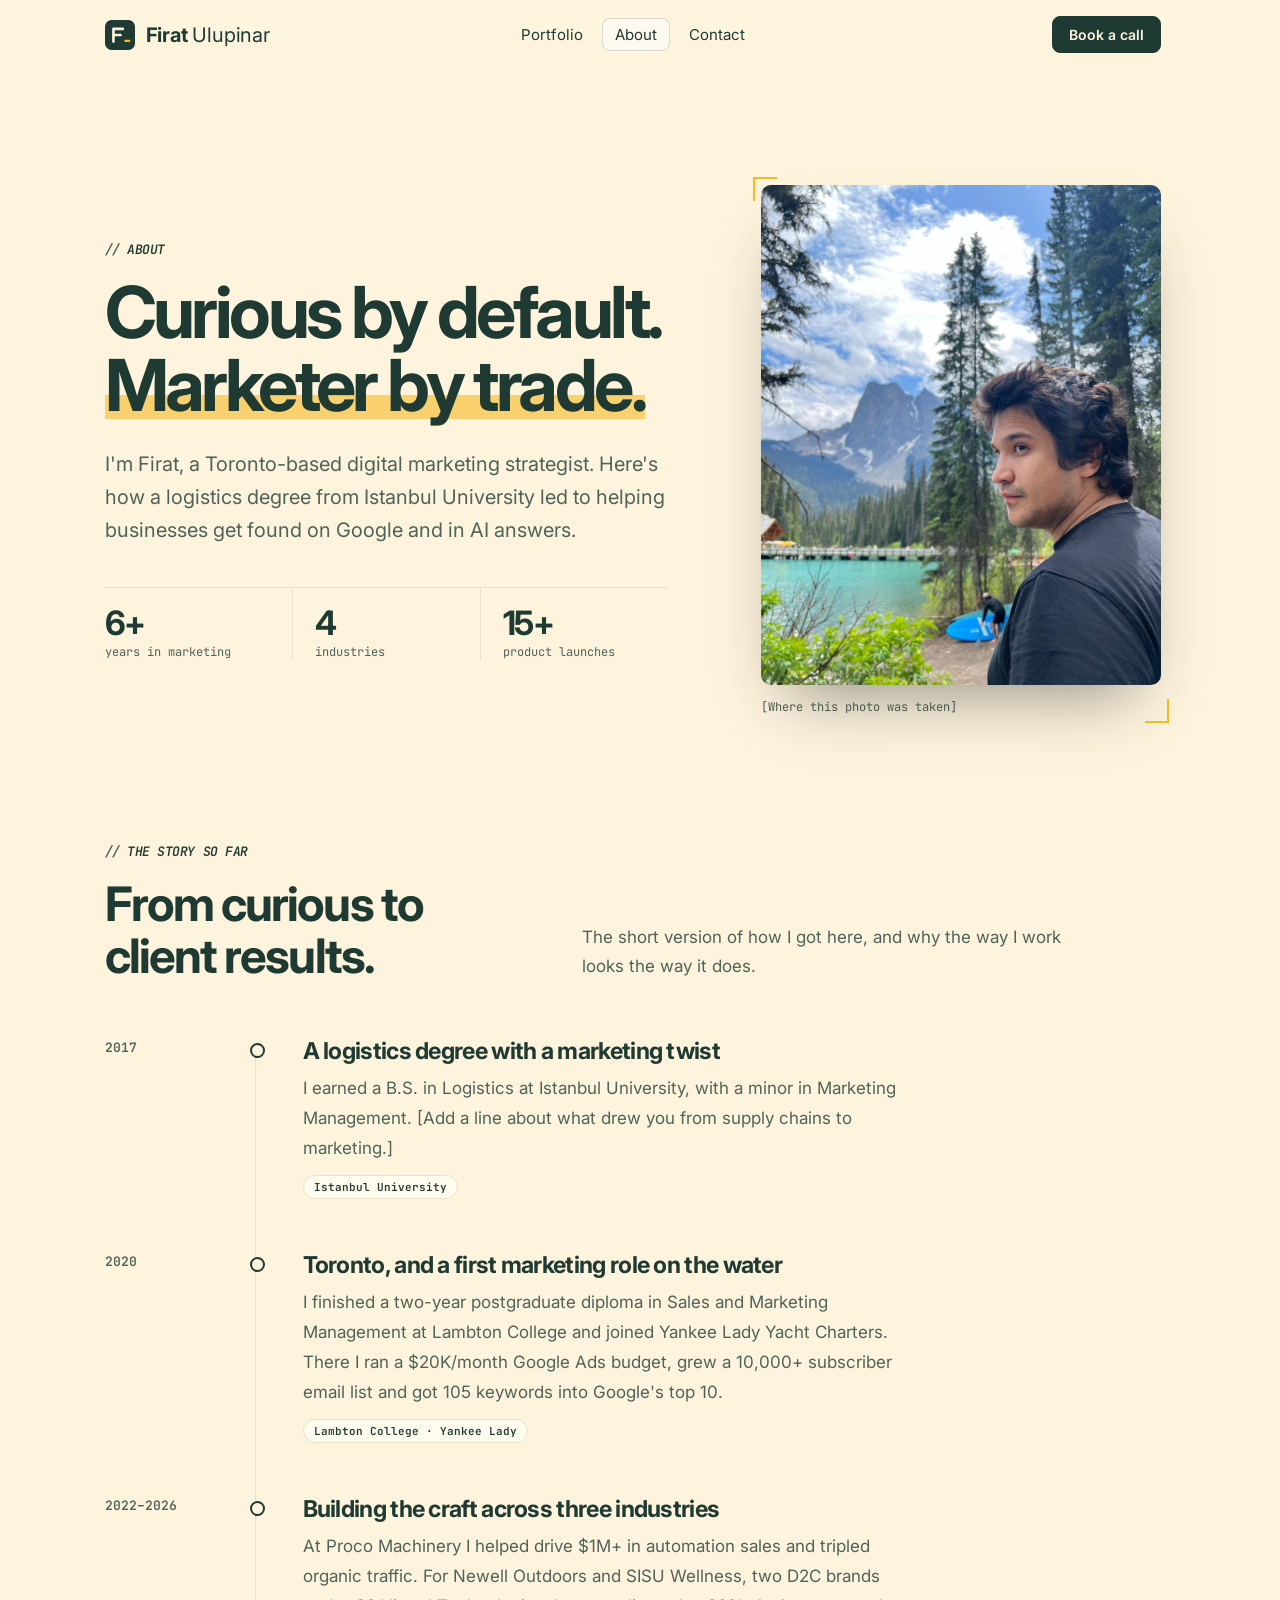
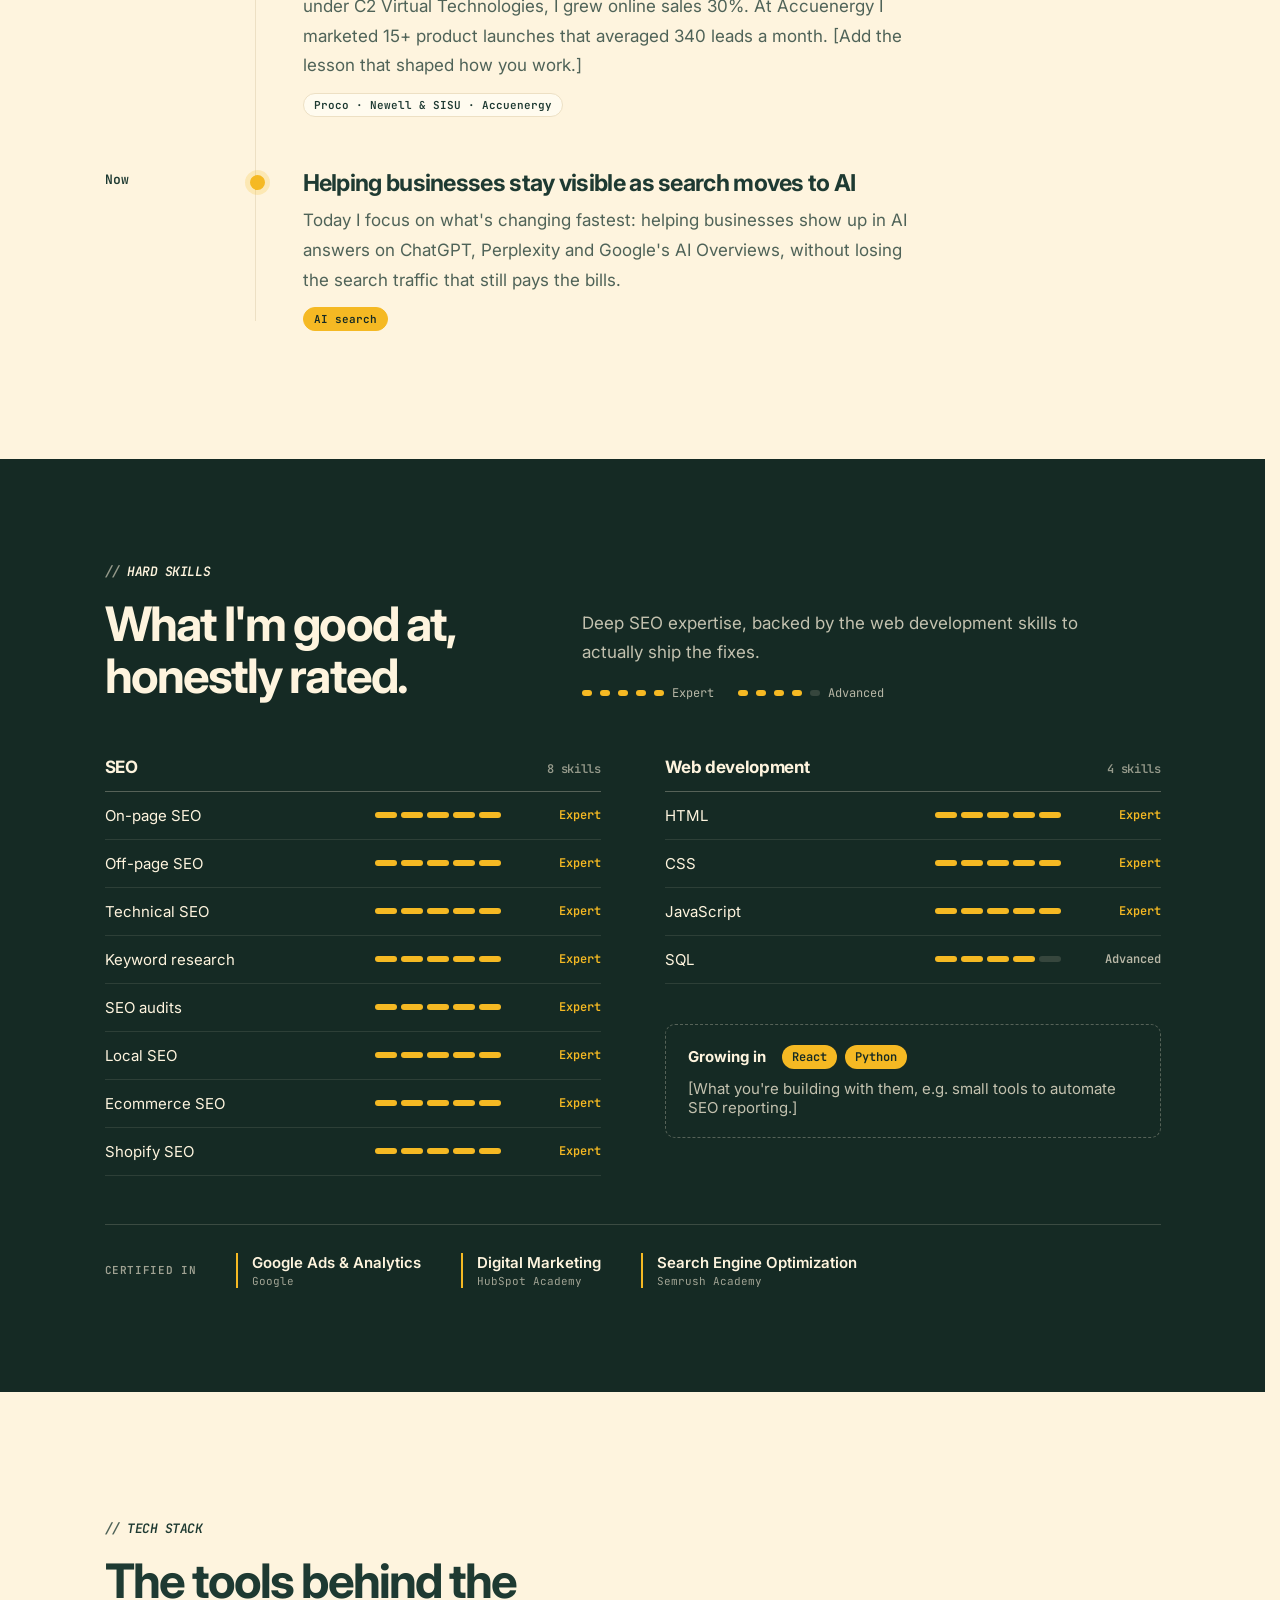
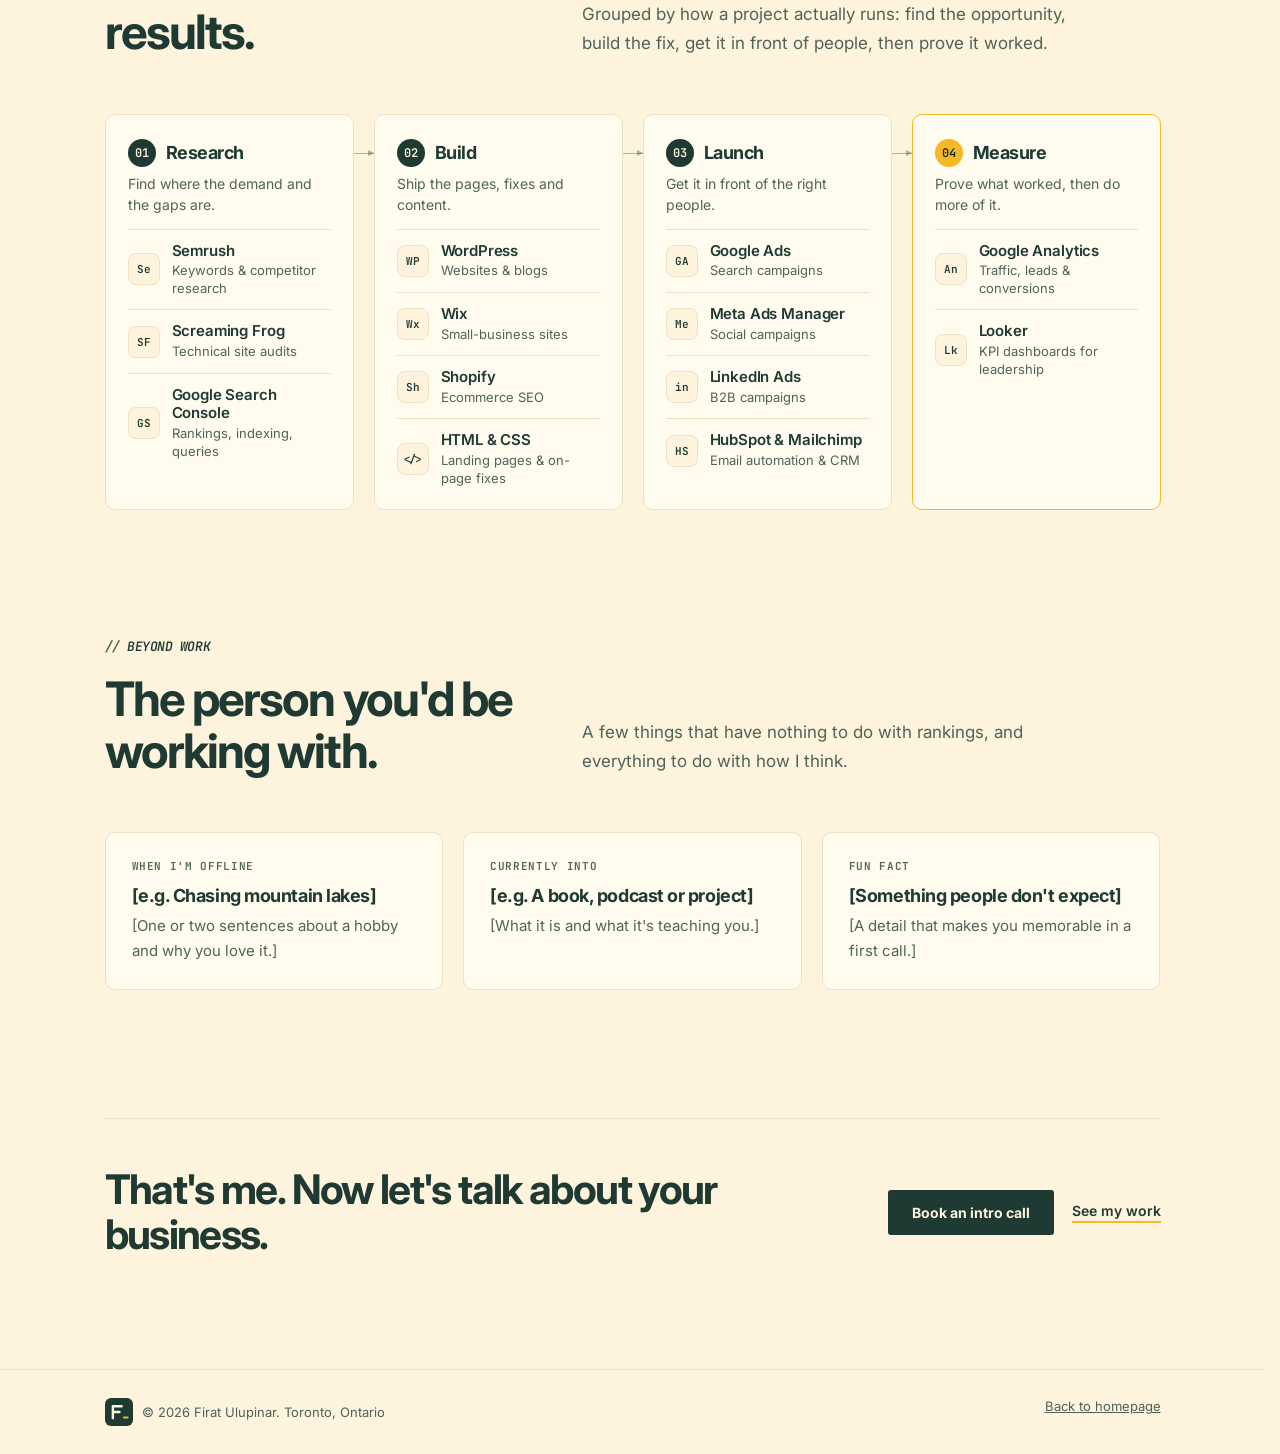
==== commit 3c91be59: "Open header, result-first work cards and contact banner - Open header on every page: no bar, logo le" ====
--- a/about.html
+++ b/about.html
@@ -235,7 +235,7 @@
   </section>
 </main>
 
-<footer><div class="footer-inner"><span class="footer-signature"><svg class="footer-logo" viewBox="0 0 32 32" fill="none" aria-hidden="true"><rect class="logo-box" width="32" height="32" rx="7"></rect><path class="logo-letter" d="M9 23V9.5h10M9 16h7.5" stroke-width="2.8" stroke-linecap="round" stroke-linejoin="round"></path><rect class="footer-logo-cursor" x="20.5" y="21" width="6.5" height="2.4" rx="1.2"></rect></svg>&copy; Firat Ulupinar</span><a href="index.html">Back to homepage</a></div></footer>
+<footer><div class="footer-inner"><span class="footer-signature"><svg class="footer-logo" viewBox="0 0 32 32" fill="none" aria-hidden="true"><rect class="logo-box" width="32" height="32" rx="7"></rect><path class="logo-letter" d="M9 23V9.5h10M9 16h7.5" stroke-width="2.8" stroke-linecap="round" stroke-linejoin="round"></path><rect class="footer-logo-cursor" x="20.5" y="21" width="6.5" height="2.4" rx="1.2"></rect></svg>&copy; 2026 Firat Ulupinar. Toronto, Ontario</span><a href="index.html">Back to homepage</a></div></footer>
 
 <script>
   // Fill the skill meters when the section scrolls into view
--- a/pages.css
+++ b/pages.css
@@ -424,3 +424,28 @@
 @media(prefers-reduced-motion:reduce){
   .field input,.field textarea,.chip span{transition:none;}
 }
+
+/* ---- OPEN HEADER: no bar. Logo and name left, links centred, call to action right; the top fades softly into the page ---- */
+header{background:linear-gradient(to bottom,var(--paper) 0%,rgba(254,244,222,.9) 55%,rgba(254,244,222,0) 100%);backdrop-filter:none;-webkit-backdrop-filter:none;border-bottom:0;transition:background .3s ease;}
+.nav-inner{display:grid;grid-template-columns:1fr auto 1fr;align-items:center;max-width:1120px;padding:16px 32px 30px;}
+.wordmark-group{grid-column:1;grid-row:1;justify-self:start;}
+header nav{grid-column:2;grid-row:1;justify-self:center;}
+.nav-cta{grid-column:3;grid-row:1;justify-self:end;}
+.brand .logo{width:30px;height:30px;}
+header nav ul{gap:6px;}
+header nav a{display:inline-block;padding:6px 12px;border:1px solid transparent;border-radius:8px;font-size:15px;font-weight:400;color:var(--ink);opacity:1;transition:border-color .2s ease,background .2s ease;}
+header nav a:hover,header nav a:focus-visible,header nav a[aria-current]{border-color:rgba(21,42,36,.16);background:rgba(255,255,255,.5);opacity:1;outline:none;}
+.nav-cta{padding:9px 16px;border:1px solid var(--ink);border-radius:8px;background:var(--ink);color:var(--paper);font-size:14px;font-weight:600;transition:background .2s ease,border-color .2s ease,color .2s ease;}
+.nav-cta:hover,.nav-cta:focus-visible{background:var(--accent);border-color:var(--accent);color:var(--dark);}
+/* over a dark section the header flips to a dark fade with cream text */
+header.on-dark{background:linear-gradient(to bottom,var(--dark) 0%,rgba(21,42,36,.9) 55%,rgba(21,42,36,0) 100%);}
+header.on-dark .bt,header.on-dark nav a{color:var(--paper);}
+header.on-dark nav a:hover,header.on-dark nav a:focus-visible,header.on-dark nav a[aria-current]{border-color:rgba(254,244,222,.25);background:rgba(254,244,222,.08);}
+header.on-dark .nav-cta{background:var(--accent);border-color:var(--accent);color:var(--dark);}
+header.on-dark .nav-cta:hover{background:var(--paper);border-color:var(--paper);}
+@media (max-width:860px){
+  .nav-inner{grid-template-columns:auto 1fr;padding:14px 20px 26px;}
+  header nav{grid-column:2;justify-self:end;}
+}
+@media (max-width:640px){ header nav ul{gap:0;} header nav a{padding:6px 8px;font-size:14px;} }
+@media (max-width:360px){ header nav a{padding:6px 5px;} }
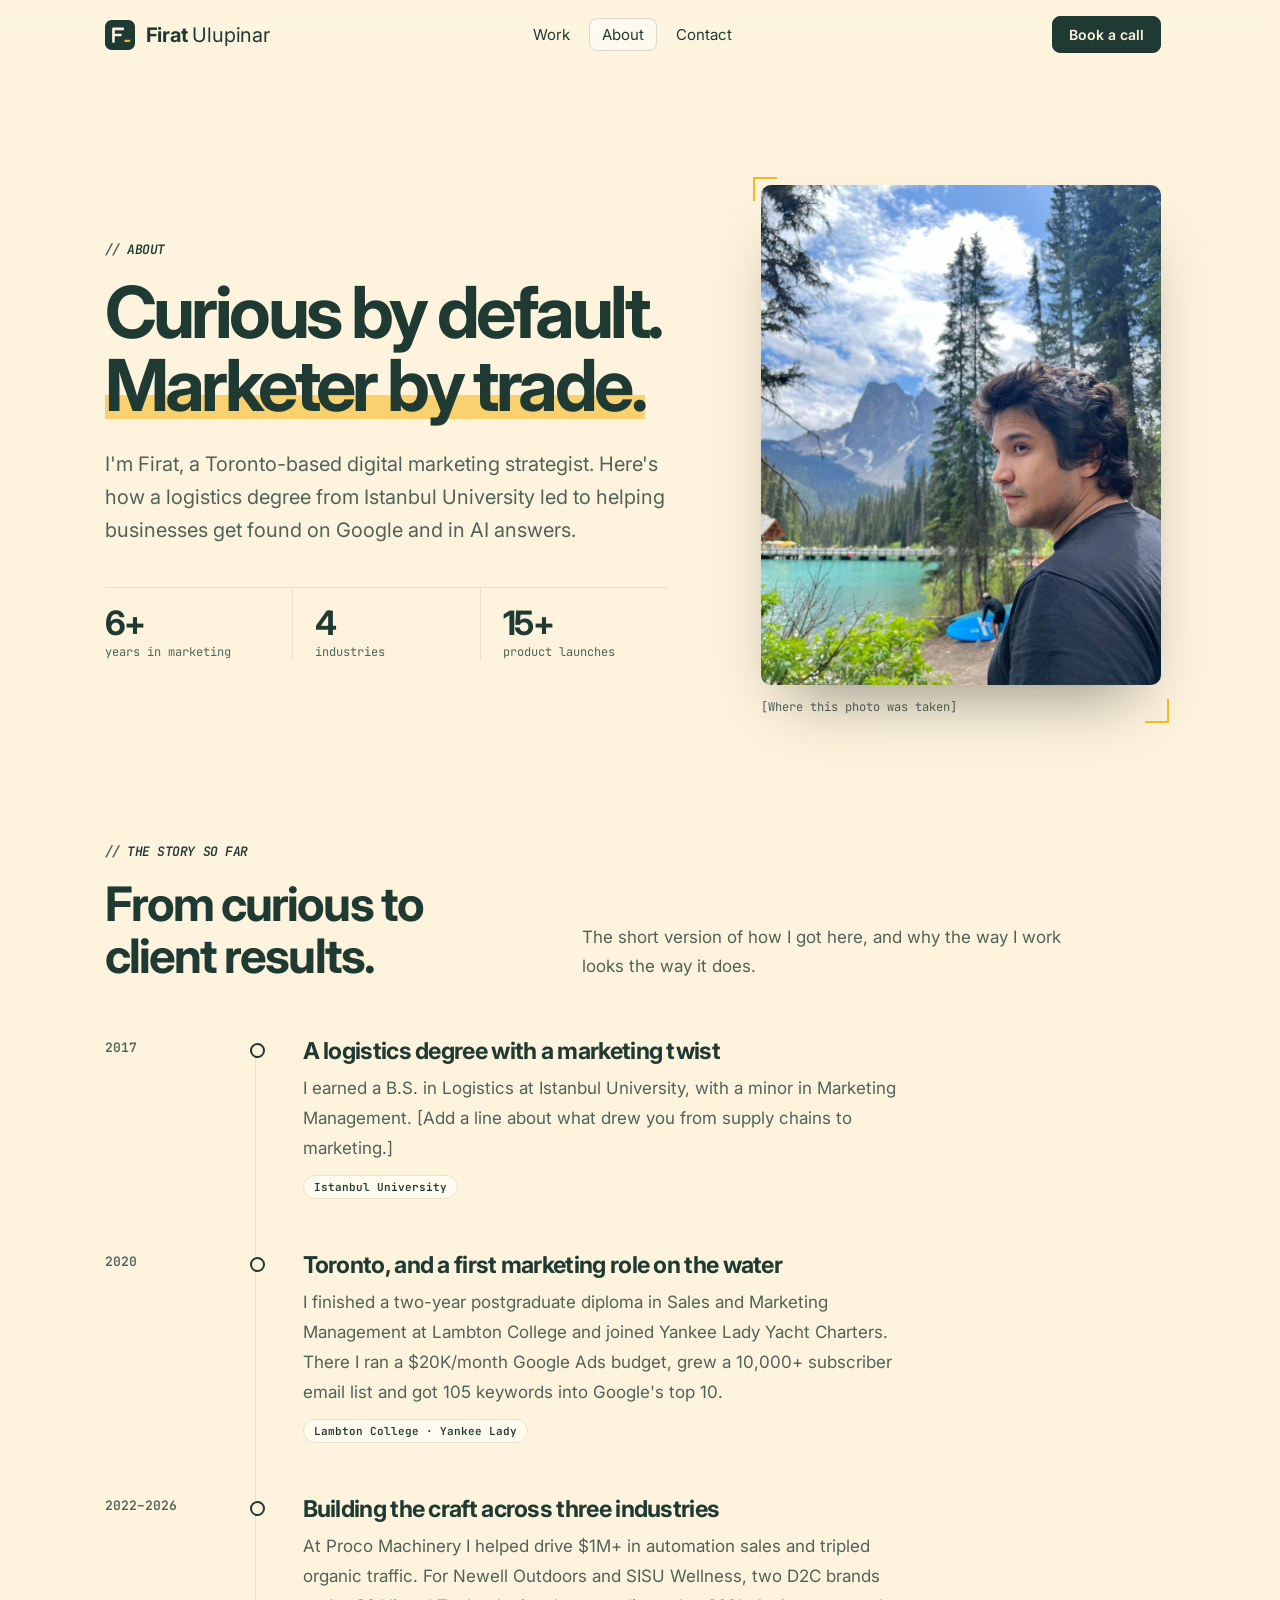
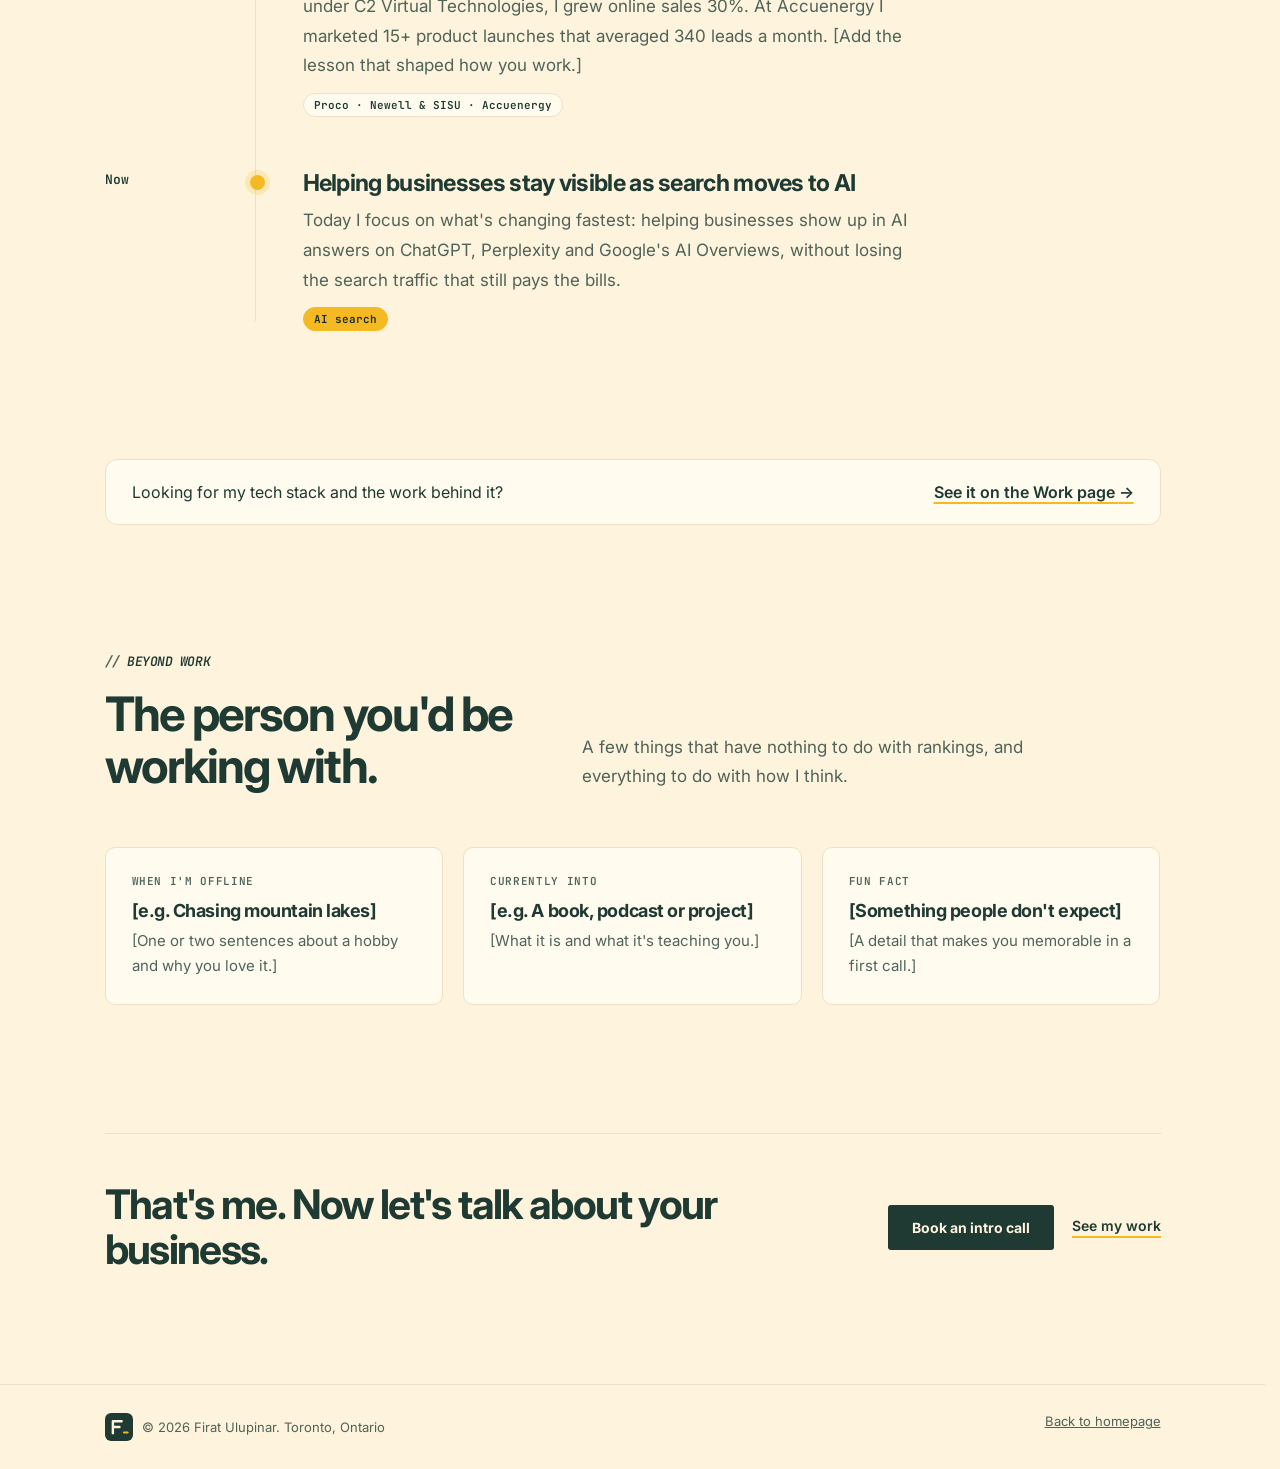
==== commit d7778093: "Redesign Work page; hero and nav refinements Work page - Funnel summary (Reach > Engage > Convert > " ====
--- a/about.html
+++ b/about.html
@@ -25,7 +25,7 @@
     </div>
     <nav aria-label="Primary">
       <ul>
-        <li><a href="portfolio.html">Portfolio</a></li>
+        <li><a href="portfolio.html">Work</a></li>
         <li><a href="about.html" aria-current="page">About</a></li>
         <li><a href="contact.html">Contact</a></li>
       </ul>
@@ -97,114 +97,9 @@
       </li>
     </ol>
   </section>
-
-  <!-- 3. HARD SKILLS: 5-step meter + plain-language level instead of % bars. -->
-  <section class="skills" aria-labelledby="skills-title">
-    <div class="skills-inner">
-      <div class="ab-section-head">
-        <div>
-          <span class="page-label"><span>//</span> HARD SKILLS</span>
-          <h2 id="skills-title">What I'm good at, honestly rated.</h2>
-        </div>
-        <div>
-          <p>Deep SEO expertise, backed by the web development skills to actually ship the fixes.</p>
-          <div class="skill-legend" aria-hidden="true">
-            <span><span class="meter"><i class="on"></i><i class="on"></i><i class="on"></i><i class="on"></i><i class="on"></i></span>Expert</span>
-            <span><span class="meter"><i class="on"></i><i class="on"></i><i class="on"></i><i class="on"></i><i></i></span>Advanced</span>
-          </div>
-        </div>
-      </div>
-
-      <div class="skill-groups">
-        <div class="skill-group">
-          <h3>SEO <small>8 skills</small></h3>
-          <ul class="skill-list-ab">
-            <li>On-page SEO <span class="meter" role="img" aria-label="5 out of 5"><i class="on"></i><i class="on"></i><i class="on"></i><i class="on"></i><i class="on"></i></span><span class="skill-level expert">Expert</span></li>
-            <li>Off-page SEO <span class="meter" role="img" aria-label="5 out of 5"><i class="on"></i><i class="on"></i><i class="on"></i><i class="on"></i><i class="on"></i></span><span class="skill-level expert">Expert</span></li>
-            <li>Technical SEO <span class="meter" role="img" aria-label="5 out of 5"><i class="on"></i><i class="on"></i><i class="on"></i><i class="on"></i><i class="on"></i></span><span class="skill-level expert">Expert</span></li>
-            <li>Keyword research <span class="meter" role="img" aria-label="5 out of 5"><i class="on"></i><i class="on"></i><i class="on"></i><i class="on"></i><i class="on"></i></span><span class="skill-level expert">Expert</span></li>
-            <li>SEO audits <span class="meter" role="img" aria-label="5 out of 5"><i class="on"></i><i class="on"></i><i class="on"></i><i class="on"></i><i class="on"></i></span><span class="skill-level expert">Expert</span></li>
-            <li>Local SEO <span class="meter" role="img" aria-label="5 out of 5"><i class="on"></i><i class="on"></i><i class="on"></i><i class="on"></i><i class="on"></i></span><span class="skill-level expert">Expert</span></li>
-            <li>Ecommerce SEO <span class="meter" role="img" aria-label="5 out of 5"><i class="on"></i><i class="on"></i><i class="on"></i><i class="on"></i><i class="on"></i></span><span class="skill-level expert">Expert</span></li>
-            <li>Shopify SEO <span class="meter" role="img" aria-label="5 out of 5"><i class="on"></i><i class="on"></i><i class="on"></i><i class="on"></i><i class="on"></i></span><span class="skill-level expert">Expert</span></li>
-          </ul>
-        </div>
-        <div class="skill-group">
-          <h3>Web development <small>4 skills</small></h3>
-          <ul class="skill-list-ab">
-            <li>HTML <span class="meter" role="img" aria-label="5 out of 5"><i class="on"></i><i class="on"></i><i class="on"></i><i class="on"></i><i class="on"></i></span><span class="skill-level expert">Expert</span></li>
-            <li>CSS <span class="meter" role="img" aria-label="5 out of 5"><i class="on"></i><i class="on"></i><i class="on"></i><i class="on"></i><i class="on"></i></span><span class="skill-level expert">Expert</span></li>
-            <li>JavaScript <span class="meter" role="img" aria-label="5 out of 5"><i class="on"></i><i class="on"></i><i class="on"></i><i class="on"></i><i class="on"></i></span><span class="skill-level expert">Expert</span></li>
-            <li>SQL <span class="meter" role="img" aria-label="4 out of 5"><i class="on"></i><i class="on"></i><i class="on"></i><i class="on"></i><i></i></span><span class="skill-level">Advanced</span></li>
-          </ul>
-          <div class="growing">
-            <strong>Growing in</strong>
-            <ul aria-label="Skills I'm learning"><li>React</li><li>Python</li></ul>
-            <p>[What you're building with them, e.g. small tools to automate SEO reporting.]</p>
-          </div>
-        </div>
-      </div>
-
-      <div class="certs">
-        <h3 class="cs-label">Certified in</h3>
-        <ul>
-          <li><strong>Google Ads &amp; Analytics</strong><small>Google</small></li>
-          <li><strong>Digital Marketing</strong><small>HubSpot Academy</small></li>
-          <li><strong>Search Engine Optimization</strong><small>Semrush Academy</small></li>
-        </ul>
-      </div>
-    </div>
-  </section>
-
-  <!-- 4. TECH STACK: tools grouped by the stage of the work they serve, not by vendor.
-       Keep 3–4 tools per stage; each gets a 2–4 word "what I use it for". Remove anything you don't use. -->
-  <section class="ab-section" aria-labelledby="stack-title">
-    <div class="ab-section-head">
-      <div>
-        <span class="page-label"><span>//</span> TECH STACK</span>
-        <h2 id="stack-title">The tools behind the results.</h2>
-      </div>
-      <p>Grouped by how a project actually runs: find the opportunity, build the fix, get it in front of people, then prove it worked.</p>
-    </div>
-    <ol class="stack">
-      <li class="stage">
-        <div class="stage-head"><span class="stage-num" aria-hidden="true">01</span><h3>Research</h3></div>
-        <p class="stage-goal">Find where the demand and the gaps are.</p>
-        <ul class="tools">
-          <li><span class="tool-mark" aria-hidden="true">Se</span><strong>Semrush</strong><small>Keywords &amp; competitor research</small></li>
-          <li><span class="tool-mark" aria-hidden="true">SF</span><strong>Screaming Frog</strong><small>Technical site audits</small></li>
-          <li><span class="tool-mark" aria-hidden="true">GS</span><strong>Google Search Console</strong><small>Rankings, indexing, queries</small></li>
-        </ul>
-      </li>
-      <li class="stage">
-        <div class="stage-head"><span class="stage-num" aria-hidden="true">02</span><h3>Build</h3></div>
-        <p class="stage-goal">Ship the pages, fixes and content.</p>
-        <ul class="tools">
-          <li><span class="tool-mark" aria-hidden="true">WP</span><strong>WordPress</strong><small>Websites &amp; blogs</small></li>
-          <li><span class="tool-mark" aria-hidden="true">Wx</span><strong>Wix</strong><small>Small-business sites</small></li>
-          <li><span class="tool-mark" aria-hidden="true">Sh</span><strong>Shopify</strong><small>Ecommerce SEO</small></li>
-          <li><span class="tool-mark" aria-hidden="true">&lt;/&gt;</span><strong>HTML &amp; CSS</strong><small>Landing pages &amp; on-page fixes</small></li>
-        </ul>
-      </li>
-      <li class="stage">
-        <div class="stage-head"><span class="stage-num" aria-hidden="true">03</span><h3>Launch</h3></div>
-        <p class="stage-goal">Get it in front of the right people.</p>
-        <ul class="tools">
-          <li><span class="tool-mark" aria-hidden="true">GA</span><strong>Google Ads</strong><small>Search campaigns</small></li>
-          <li><span class="tool-mark" aria-hidden="true">Me</span><strong>Meta Ads Manager</strong><small>Social campaigns</small></li>
-          <li><span class="tool-mark" aria-hidden="true">in</span><strong>LinkedIn Ads</strong><small>B2B campaigns</small></li>
-          <li><span class="tool-mark" aria-hidden="true">HS</span><strong>HubSpot &amp; Mailchimp</strong><small>Email automation &amp; CRM</small></li>
-        </ul>
-      </li>
-      <li class="stage">
-        <div class="stage-head"><span class="stage-num" aria-hidden="true">04</span><h3>Measure</h3></div>
-        <p class="stage-goal">Prove what worked, then do more of it.</p>
-        <ul class="tools">
-          <li><span class="tool-mark" aria-hidden="true">An</span><strong>Google Analytics</strong><small>Traffic, leads &amp; conversions</small></li>
-          <li><span class="tool-mark" aria-hidden="true">Lk</span><strong>Looker</strong><small>KPI dashboards for leadership</small></li>
-        </ul>
-      </li>
-    </ol>
+  <!-- 3. SKILLS & TOOLS live on the Work page; this keeps a light pointer for recruiters. -->
+  <section class="ab-section ab-skills-link" aria-label="Skills and tools">
+    <p>Looking for my tech stack and the work behind it? <a href="portfolio.html#tools">See it on the Work page <span aria-hidden="true">&rarr;</span></a></p>
   </section>
 
   <!-- 5. BEYOND WORK: three small, human details. Keep each to one or two sentences. -->
--- a/pages.css
+++ b/pages.css
@@ -449,3 +449,256 @@
 }
 @media (max-width:640px){ header nav ul{gap:0;} header nav a{padding:6px 8px;font-size:14px;} }
 @media (max-width:360px){ header nav a{padding:6px 5px;} }
+
+/* ---- WORK PAGE: skill filter for the case studies; skills and tech stack follow ---- */
+.work-cases{padding-bottom:0;}
+.work-cases .lede a{color:var(--ink);text-decoration-color:var(--accent);text-decoration-thickness:2px;text-underline-offset:3px;}
+.work-filter{display:flex;flex-wrap:wrap;gap:8px;margin-top:40px;}
+.work-filter button{font-family:var(--font-mono);font-size:.75rem;font-weight:600;padding:8px 14px;border:1px solid var(--line);border-radius:999px;background:var(--paper-alt);color:var(--ink);cursor:pointer;transition:background .2s ease,border-color .2s ease,color .2s ease;}
+.work-filter button:hover{border-color:var(--ink);}
+.work-filter button[aria-pressed="true"]{background:var(--ink);border-color:var(--ink);color:var(--paper);}
+.work-filter button:focus-visible{outline:2px solid var(--accent);outline-offset:2px;}
+.work-count{margin-top:14px;font-size:.8125rem;color:var(--ink-soft);}
+.work-cases .case-grid{margin-top:36px;}
+.case-card[hidden]{display:none;}
+.case-tags li{transition:background .2s ease,border-color .2s ease;}
+.case-tags li.is-match{background:var(--accent);border-color:var(--accent);color:var(--dark);}
+#skills,#tools{scroll-margin-top:84px;}
+.work-stack{padding-bottom:clamp(72px,10vw,128px);}
+/* About: a light pointer to the skills that moved to the Work page */
+.ab-skills-link p{display:flex;flex-wrap:wrap;align-items:center;justify-content:space-between;gap:10px 20px;padding:22px 26px;border:1px solid var(--line);border-radius:12px;background:var(--paper-alt);font-size:1rem;}
+.ab-skills-link a{font-weight:600;color:var(--ink);text-decoration-color:var(--accent);text-decoration-thickness:2px;text-underline-offset:4px;white-space:nowrap;}
+
+/* ---- WORK PAGE CARDS: same cards as the homepage Selected Work (result on the cover, channel ring, customer hub) ---- */
+.work-grid{display:grid;grid-template-columns:repeat(3,minmax(0,1fr));gap:clamp(18px,2.4vw,28px);}
+.work-card{display:flex;flex-direction:column;text-decoration:none;color:inherit;border-radius:14px;outline:none;}
+/* cover: dark green panel with the client's logo in cream; swap for a real screenshot any time */
+.work-cover{position:relative;aspect-ratio:16/10;border-radius:14px;overflow:hidden;display:flex;align-items:center;justify-content:center;
+  background:radial-gradient(circle at 50% 50%,#22443a 0%,#1a352d 38%,var(--dark) 72%);
+  box-shadow:0 18px 36px -26px rgba(21,42,36,.55);transition:transform .45s cubic-bezier(.22,.9,.32,1),box-shadow .45s ease;}
+.work-cover img{position:relative;z-index:1;display:block;max-width:56%;height:auto;filter:brightness(0) invert(.95) sepia(.1);opacity:.92;transition:transform .45s cubic-bezier(.22,.9,.32,1);}
+.cover-pair{position:relative;z-index:1;display:flex;align-items:center;gap:18px;}
+.cover-pair img{max-width:none;}
+.cover-pair i{width:1px;height:28px;background:rgba(254,244,222,.25);}
+.work-body{flex:1;display:flex;flex-direction:column;padding:18px 4px 0;}
+.work-meta{display:flex;flex-wrap:wrap;align-items:baseline;gap:4px 10px;font-family:var(--font-mono);font-size:12px;font-weight:600;letter-spacing:.06em;text-transform:uppercase;color:var(--ink-soft);margin-bottom:10px;}
+.work-meta span:first-child{color:var(--ink);font-weight:700;}
+.work-meta span + span::before{content:"\00B7";margin-right:10px;color:var(--accent);font-weight:700;}
+.work-card h3{font-size:clamp(1.0625rem,1rem + .35vw,1.25rem);font-weight:700;line-height:1.3;letter-spacing:-.025em;color:var(--ink);margin-bottom:16px;transition:color .25s ease;}
+.cover-result{display:none;}
+/* option A (.v-result): the result is the hero of the cover, the channel ring becomes a side accent */
+.v-result .cover-result{position:absolute;z-index:1;left:8%;top:50%;transform:translateY(-50%);display:flex;flex-direction:column;gap:8px;max-width:44%;}
+.v-result .cover-result b{font-size:clamp(2.25rem,1.6rem + 1.6vw,3rem);font-weight:800;letter-spacing:-.05em;line-height:.95;color:var(--accent);}
+.v-result .cover-result small{font-family:var(--font-mono);font-size:10.5px;font-weight:600;letter-spacing:.08em;text-transform:uppercase;line-height:1.4;color:rgba(254,244,222,.75);}
+.v-result .work-cover .ring{left:auto;right:4%;height:76%;transform:translate(0,-50%) rotate(0deg);}
+.v-result .work-card:hover .ring,.v-result .work-card:focus-visible .ring{transform:translate(0,-50%) rotate(14deg);}
+.v-result .work-card h3{margin-bottom:0;}
+@media (prefers-reduced-motion:reduce){ .v-result .work-card:hover .ring{transform:translate(0,-50%);} }
+.work-card:hover .work-cover,.work-card:focus-visible .work-cover{transform:translateY(-4px);box-shadow:0 26px 44px -26px rgba(21,42,36,.6);}
+.work-card:focus-visible .work-cover{outline:2px solid var(--accent);outline-offset:3px;}
+/* channel ring: visible at rest so the channels are spotted first; draws in once as the card scrolls into view;
+   hover adds a gentle turn and brighter segments */
+.work-cover > img{transform:scale(.6);}
+.cover-pair{transform:scale(.5);transition:transform .45s cubic-bezier(.22,.9,.32,1);}
+.work-cover .ring{position:absolute;z-index:0;left:50%;top:50%;height:90%;aspect-ratio:1/1;transform:translate(-50%,-50%) rotate(0deg);transition:transform .9s cubic-bezier(.22,.9,.32,1);pointer-events:none;overflow:visible;}
+.ring .seg{fill:none;stroke-width:24;stroke-dasharray:var(--len);stroke-dashoffset:0;transition:stroke .35s ease;}
+.ring .seg-gold{stroke:rgba(245,185,35,.82);}
+.ring .seg-cream{stroke:rgba(254,244,222,.2);}
+.ring .lbl{font-family:var(--font-mono);font-size:10.2px;font-weight:700;letter-spacing:.05em;}
+.ring .lbl-dark{fill:#152A24;}
+.ring .lbl-light{fill:#FEF4DE;}
+@keyframes ring-draw{from{stroke-dashoffset:var(--len);}to{stroke-dashoffset:0;}}
+@keyframes ring-label{from{opacity:0;}to{opacity:1;}}
+@media (prefers-reduced-motion:no-preference){
+  .work-card.reveal.in .ring .seg{animation:ring-draw .7s cubic-bezier(.22,.9,.32,1) both;animation-delay:calc(.25s + var(--i) * 100ms);}
+  .work-card.reveal.in .ring .lbl{animation:ring-label .4s ease both;animation-delay:calc(.5s + var(--i) * 100ms);}
+}
+.work-card:hover .ring,.work-card:focus-visible .ring{transform:translate(-50%,-50%) rotate(14deg);}
+.work-card:hover .ring .seg-gold,.work-card:focus-visible .ring .seg-gold{stroke:rgba(245,185,35,1);}
+.work-card:hover .ring .seg-cream,.work-card:focus-visible .ring .seg-cream{stroke:rgba(254,244,222,.26);}
+@media (prefers-reduced-motion:reduce){ .work-cover .ring,.ring .seg,.cover-pair{transition:none;} .work-card:hover .ring{transform:translate(-50%,-50%);} }
+/* customer at the hub: on hover, each channel draws a line in to the customer, who lights up and pulses */
+.ring .spoke{fill:none;stroke:rgba(245,185,35,.7);stroke-width:1.2;stroke-linecap:round;stroke-dasharray:1;stroke-dashoffset:1;transition:stroke-dashoffset .5s cubic-bezier(.22,.9,.32,1);}
+.work-card:hover .ring .spoke,.work-card:focus-visible .ring .spoke{stroke-dashoffset:0;transition-delay:calc(.1s + var(--i) * 90ms);}
+.ring .hub-person,.ring .hub-pulse{transform-box:view-box;transform-origin:100px 100px;}
+.ring .hub-person{transition:transform .9s cubic-bezier(.22,.9,.32,1);}
+.ring .hub-ring{fill:#152A24;stroke:rgba(254,244,222,.28);stroke-width:1.2;transition:stroke .35s ease .35s;}
+.ring .hub-head,.ring .hub-body{fill:rgba(254,244,222,.5);transition:fill .35s ease .35s;}
+.ring .hub-pulse{fill:none;stroke:rgba(245,185,35,.6);stroke-width:1;opacity:0;}
+.work-card:hover .ring .hub-person,.work-card:focus-visible .ring .hub-person{transform:rotate(-14deg);}
+.work-card:hover .ring .hub-ring,.work-card:focus-visible .ring .hub-ring{stroke:rgba(245,185,35,.95);}
+.work-card:hover .ring .hub-head,.work-card:hover .ring .hub-body,.work-card:focus-visible .ring .hub-head,.work-card:focus-visible .ring .hub-body{fill:rgba(254,244,222,.95);}
+@keyframes hub-pulse{from{transform:scale(1);opacity:.8;}to{transform:scale(2.6);opacity:0;}}
+@media (prefers-reduced-motion:no-preference){ .work-card:hover .ring .hub-pulse,.work-card:focus-visible .ring .hub-pulse{animation:hub-pulse 1.8s ease-out .6s infinite;} }
+@media (hover:none){ .ring .spoke{stroke-dashoffset:0;} .ring .hub-ring{stroke:rgba(245,185,35,.95);} .ring .hub-head,.ring .hub-body{fill:rgba(254,244,222,.95);} }
+@media (prefers-reduced-motion:reduce){ .ring .spoke,.ring .hub-person{transition:none;} .work-card:hover .ring .hub-person{transform:none;} }
+@media (max-width:900px){ .work-grid{grid-template-columns:repeat(2,minmax(0,1fr));} .work-grid .work-card:last-child{grid-column:1 / -1;} .work-grid .work-card:last-child .work-cover{aspect-ratio:21/9;} }
+@media (max-width:600px){ .work-grid{grid-template-columns:1fr;gap:34px;} .work-grid .work-card:last-child .work-cover{aspect-ratio:16/10;} }
+@media (prefers-reduced-motion:reduce){ .work-cover,.work-cover img{transition:none;} .work-card:hover .work-cover{transform:none;} }
+/* work page: two larger cards per row, skill tags under each headline */
+.wk-grid{grid-template-columns:repeat(2,minmax(0,1fr));gap:clamp(28px,3.4vw,44px) clamp(20px,2.6vw,32px);margin-top:36px;}
+.wk-grid .work-card[hidden]{display:none;}
+.wk-grid .cover-result b{font-size:clamp(2.5rem,1.7rem + 2.4vw,3.875rem);}
+.wk-grid .cover-result small{font-size:11px;}
+.wk-grid .work-card h3{font-size:clamp(1.125rem,1.02rem + .45vw,1.375rem);margin-bottom:0;}
+.wk-grid .case-tags{margin:14px 0 0;}
+@media (max-width:900px){ .wk-grid .work-card:last-child{grid-column:auto;} .wk-grid .work-card:last-child .work-cover{aspect-ratio:16/10;} }
+@media (max-width:600px){ .wk-grid{grid-template-columns:1fr;} }
+
+/* tech stack: one row per area, tools as quiet chips */
+.wk-stack-list{border-top:1px solid var(--line);}
+.wk-stack-list > div{display:grid;grid-template-columns:240px minmax(0,1fr);gap:12px 32px;align-items:center;padding:20px 0;border-bottom:1px solid var(--line);}
+.wk-stack-list dt{font-family:var(--font-mono);font-size:.75rem;font-weight:600;letter-spacing:.06em;text-transform:uppercase;color:var(--ink-soft);}
+.wk-stack-list ul{list-style:none;display:flex;flex-wrap:wrap;gap:8px;}
+.wk-stack-list li{padding:8px 14px;border:1px solid var(--line);border-radius:999px;background:var(--paper-alt);font-size:.9375rem;font-weight:500;color:var(--ink);}
+.wk-certs{display:flex;flex-wrap:wrap;align-items:baseline;gap:6px 14px;margin-top:24px;font-size:.9375rem;color:var(--ink);}
+.wk-certs span{font-family:var(--font-mono);font-size:.75rem;font-weight:600;letter-spacing:.06em;text-transform:uppercase;color:var(--ink-soft);}
+@media (max-width:700px){ .wk-stack-list > div{grid-template-columns:1fr;gap:10px;} }
+
+/* how I work: four quiet step cards */
+.wk-steps{list-style:none;display:grid;grid-template-columns:repeat(4,minmax(0,1fr));gap:16px;}
+.wk-steps li{padding:24px 22px 26px;border:1px solid var(--line);border-radius:16px;background:var(--paper-alt);}
+.wk-step-num{display:inline-flex;align-items:center;justify-content:center;width:34px;height:34px;border-radius:50%;background:var(--accent);color:var(--dark);font-family:var(--font-mono);font-size:.75rem;font-weight:700;}
+.wk-steps h3{margin:18px 0 8px;font-size:1.1875rem;font-weight:700;letter-spacing:-.02em;color:var(--ink);}
+.wk-steps p{font-size:.9375rem;line-height:1.6;color:var(--ink-soft);}
+@media (max-width:900px){ .wk-steps{grid-template-columns:repeat(2,minmax(0,1fr));} }
+@media (max-width:520px){ .wk-steps{grid-template-columns:1fr;} }
+
+/* closing call to action: same dark banner as the homepage */
+.wk-cta-wrap{max-width:1120px;margin:auto;padding:clamp(80px,10vw,128px) 32px clamp(80px,10vw,112px);}
+.wk-cta{display:grid;grid-template-columns:minmax(0,1fr) auto;gap:32px 56px;align-items:center;padding:52px 56px;border:1px solid rgba(254,244,222,.08);border-radius:18px;background:var(--dark);color:var(--paper);box-shadow:0 30px 60px -36px rgba(21,42,36,.7);}
+.wk-cta .page-label{margin-bottom:16px;color:var(--accent);}
+.wk-cta .page-label span{color:var(--accent);}
+.wk-cta h2{max-width:600px;font-size:clamp(1.75rem,1.3rem + 1.6vw,2.5rem);font-weight:700;line-height:1.12;letter-spacing:-.03em;color:var(--paper);text-wrap:balance;}
+.wk-cta h2 span{color:var(--accent);}
+.wk-cta > div > p{max-width:520px;margin-top:16px;font-size:1.0625rem;line-height:1.6;color:rgba(254,244,222,.68);}
+.wk-cta-row{display:flex;flex-direction:column;align-items:flex-start;gap:14px;}
+.wk-cta-btn{display:inline-flex;align-items:center;gap:10px;padding:15px 22px;border-radius:10px;background:var(--accent);color:var(--dark);font-size:.9375rem;font-weight:700;text-decoration:none;transition:background .2s ease;}
+.wk-cta-btn svg{width:16px;height:16px;flex-shrink:0;}
+.wk-cta-btn:hover,.wk-cta-btn:focus-visible{background:var(--paper);}
+.wk-cta-alt{font-size:13px;line-height:1.55;color:rgba(254,244,222,.6);}
+.wk-cta-alt a{color:var(--paper);font-weight:600;text-decoration-color:var(--accent);text-decoration-thickness:2px;text-underline-offset:3px;}
+@media (max-width:900px){ .wk-cta{grid-template-columns:1fr;gap:28px;padding:40px 28px;} }
+@media (max-width:640px){ .wk-cta-wrap{padding-left:20px;padding-right:20px;} }
+
+/* work cards: an industry photo behind each cover, tinted into the brand green so the four read as one set */
+.wk-grid .work-cover > .cover-photo{position:absolute;inset:0;z-index:0;display:block;width:100%;height:100%;max-width:none;transform:none;object-fit:cover;filter:grayscale(1) contrast(1.15);mix-blend-mode:luminosity;opacity:.72;transition:transform .8s cubic-bezier(.22,.9,.32,1),opacity .4s ease;}
+.wk-grid .work-cover::after{content:"";position:absolute;inset:0;z-index:0;pointer-events:none;background:linear-gradient(90deg,rgba(21,42,36,.9) 0%,rgba(21,42,36,.6) 46%,rgba(21,42,36,.22) 100%),linear-gradient(0deg,rgba(245,185,35,.10),rgba(245,185,35,0) 60%);}
+.wk-grid .work-cover .ring{z-index:1;}
+.wk-grid .cover-result{z-index:2;}
+.wk-grid .work-card:hover .work-cover > .cover-photo,.wk-grid .work-card:focus-visible .work-cover > .cover-photo{transform:scale(1.04);opacity:.85;}
+@media (prefers-reduced-motion:reduce){ .wk-grid .cover-photo{transition:none;} .wk-grid .work-card:hover .cover-photo{transform:none;} }
+
+/* ---- WORK PAGE PROJECT CARDS: light cards that all read in the same order
+   (photo → result → client · industry → headline → channels), so four projects scan in seconds ---- */
+.wk-list{margin-top:28px;}
+.wk-cards{list-style:none;display:grid;grid-template-columns:repeat(2,minmax(0,1fr));gap:clamp(18px,2.4vw,28px);}
+.wk-row{display:flex;}
+.wk-row[hidden]{display:none;}
+.wk-card{display:flex;flex-direction:column;width:100%;overflow:hidden;border:1px solid var(--line);border-radius:16px;background:var(--paper-alt);color:inherit;text-decoration:none;outline:none;transition:transform .35s cubic-bezier(.22,.9,.32,1),box-shadow .35s ease,border-color .35s ease;}
+.wk-card:hover,.wk-card:focus-visible{transform:translateY(-4px);border-color:rgba(21,42,36,.18);box-shadow:0 24px 44px -28px rgba(21,42,36,.45);}
+.wk-card:focus-visible{outline:2px solid var(--accent);outline-offset:3px;}
+.wk-photo{display:block;aspect-ratio:16/9;overflow:hidden;background:var(--dark);}
+.wk-photo img{display:block;width:100%;height:100%;object-fit:cover;filter:saturate(.8);transition:transform .7s cubic-bezier(.22,.9,.32,1),filter .5s ease;}
+.wk-card:hover .wk-photo img,.wk-card:focus-visible .wk-photo img{transform:scale(1.04);filter:saturate(1);}
+.wk-body{display:flex;flex-direction:column;flex:1;padding:24px 26px 24px;}
+.wk-result{display:flex;align-items:baseline;flex-wrap:wrap;gap:4px 12px;margin-bottom:18px;}
+.wk-result b{font-size:clamp(2.25rem,1.7rem + 1.6vw,3rem);font-weight:800;line-height:1;letter-spacing:-.05em;color:var(--ink);font-variant-numeric:tabular-nums;}
+.wk-result small{font-family:var(--font-mono);font-size:.6875rem;font-weight:600;letter-spacing:.08em;text-transform:uppercase;color:var(--ink-soft);}
+.wk-meta{display:flex;flex-wrap:wrap;gap:4px 10px;font-family:var(--font-mono);font-size:.75rem;font-weight:600;letter-spacing:.06em;text-transform:uppercase;color:var(--ink-soft);}
+.wk-meta span:first-child{color:var(--ink);font-weight:700;}
+.wk-meta span + span::before{content:"\00B7";margin-right:10px;color:var(--accent);font-weight:700;}
+.wk-title{display:block;margin:8px 0 20px;font-size:clamp(1.125rem,1rem + .5vw,1.3125rem);font-weight:700;line-height:1.3;letter-spacing:-.025em;color:var(--ink);text-wrap:balance;}
+.wk-card:hover .wk-title,.wk-card:focus-visible .wk-title{text-decoration:underline;text-decoration-color:var(--accent);text-decoration-thickness:2px;text-underline-offset:4px;}
+.wk-ch{display:flex;flex-wrap:wrap;align-items:center;margin-top:auto;padding-top:16px;border-top:1px solid var(--line);font-family:var(--font-mono);font-size:.6875rem;font-weight:600;letter-spacing:.04em;color:var(--ink-soft);}
+.wk-ch i{font-style:normal;padding:1px 0;border-radius:4px;transition:background .2s ease,color .2s ease,padding .2s ease;}
+.wk-ch i + i::before{content:"\00B7";margin:0 8px;color:var(--accent);font-weight:700;}
+.wk-ch i.is-match{padding:1px 6px;background:var(--accent);color:var(--dark);}
+/* totals: one quiet line under the cards */
+.wk-sum{display:flex;flex-wrap:wrap;align-items:baseline;gap:6px 22px;margin-top:26px;padding-top:18px;border-top:1px solid var(--line);font-size:.9375rem;color:var(--ink-soft);}
+.wk-sum b{font-weight:800;letter-spacing:-.02em;color:var(--ink);}
+.wk-sum-label{font-family:var(--font-mono);font-size:.6875rem;font-weight:700;letter-spacing:.08em;text-transform:uppercase;color:var(--accent);}
+@media (max-width:720px){ .wk-cards{grid-template-columns:1fr;} .wk-body{padding:20px 20px 20px;} }
+@media (prefers-reduced-motion:reduce){ .wk-card,.wk-photo img{transition:none;} .wk-card:hover{transform:none;} .wk-card:hover .wk-photo img{transform:none;} }
+
+/* ---- WORK PAGE FUNNEL: best result at each stage, Reach → Revenue. A gold line draws through the
+   stages once when the panel scrolls into view, dots light up in turn and the numbers count up. ---- */
+.wk-funnel{position:relative;margin:40px 0 8px;padding:30px 32px 22px;border:1px solid var(--line);border-radius:18px;background:var(--paper-alt);}
+.wk-funnel ol{position:relative;list-style:none;display:grid;grid-template-columns:repeat(4,minmax(0,1fr));gap:28px;}
+.wk-funnel li{display:flex;flex-direction:column;}
+.wk-track{position:absolute;left:32px;right:32px;top:35px;height:2px;border-radius:2px;background:rgba(21,42,36,.12);}
+.wk-track::after{content:"";position:absolute;right:-1px;top:50%;width:7px;height:7px;border-top:2px solid rgba(21,42,36,.3);border-right:2px solid rgba(21,42,36,.3);transform:translateY(-50%) rotate(45deg);}
+.wk-track-fill{position:absolute;left:0;top:0;bottom:0;width:0;border-radius:2px;background:var(--accent);}
+.wk-dot{position:relative;z-index:1;width:12px;height:12px;margin-bottom:20px;border:2px solid rgba(21,42,36,.28);border-radius:50%;background:var(--paper-alt);}
+.wk-stage{font-family:var(--font-mono);font-size:.6875rem;font-weight:700;letter-spacing:.08em;text-transform:uppercase;color:var(--ink-soft);}
+.wk-count{margin-top:10px;font-size:clamp(2.5rem,1.9rem + 1.8vw,3.25rem);font-weight:800;line-height:1;letter-spacing:-.05em;color:var(--ink);font-variant-numeric:tabular-nums;}
+.wk-funnel li:last-child .wk-count{align-self:flex-start;background:linear-gradient(transparent 62%,rgba(245,185,35,.55) 62%,rgba(245,185,35,.55) 92%,transparent 92%);}
+.wk-label{margin-top:8px;font-size:.9375rem;line-height:1.45;color:var(--ink-soft);}
+.wk-wink{margin-top:24px;padding-top:16px;border-top:1px solid var(--line);font-size:.9375rem;color:var(--ink-soft);}
+.wk-wink b{font-weight:800;color:var(--ink);}
+/* resting (or no-JS / reduced motion) state is the finished state; the animation only plays once */
+.wk-funnel.is-ready .wk-track-fill{width:0;}
+.wk-funnel.is-ready .wk-dot{background:var(--paper-alt);border-color:rgba(21,42,36,.28);box-shadow:none;}
+.wk-funnel:not(.is-ready) .wk-track-fill,.wk-funnel.is-run .wk-track-fill{width:100%;}
+.wk-funnel:not(.is-ready) .wk-dot,.wk-funnel.is-run .wk-dot{background:var(--accent);border-color:var(--accent);box-shadow:0 0 0 5px rgba(245,185,35,.22);}
+@media (prefers-reduced-motion:no-preference){
+  .wk-funnel.is-run .wk-track-fill{transition:width 1.8s cubic-bezier(.45,0,.2,1);}
+  .wk-funnel.is-run .wk-dot{transition:background .35s ease,border-color .35s ease,box-shadow .35s ease;transition-delay:var(--d);}
+}
+@media (max-width:760px){
+  .wk-funnel{padding:24px 20px 18px;}
+  .wk-funnel ol{grid-template-columns:repeat(2,minmax(0,1fr));gap:28px 18px;}
+  .wk-track{display:none;}
+  .wk-dot{margin-bottom:14px;}
+}
+
+/* work page rhythm: more breathing room between the intro, the funnel and the project cards */
+.wk-funnel{margin:clamp(40px,5vw,56px) 0 0;}
+.wk-list{margin-top:clamp(48px,6vw,72px);}
+
+/* ---- WORK PAGE TECH STACK: six cards in a 3 x 2 grid; each tool gets a small monogram tile.
+   The certifications card is dark so credentials stand apart from tools. ---- */
+.wk-stack-grid{display:grid;grid-template-columns:repeat(3,minmax(0,1fr));gap:16px;}
+.wk-tools{padding:22px 22px 10px;border:1px solid var(--line);border-radius:16px;background:var(--paper-alt);}
+.wk-tools h3{margin-bottom:6px;font-family:var(--font-mono);font-size:.6875rem;font-weight:700;letter-spacing:.08em;text-transform:uppercase;color:var(--ink-soft);}
+.wk-tools ul{list-style:none;}
+.wk-tools li{display:flex;align-items:center;gap:12px;padding:11px 0;border-top:1px solid var(--line);font-size:.9375rem;font-weight:600;line-height:1.3;color:var(--ink);}
+.wk-tools li:first-child{border-top:0;}
+.wk-tools small{margin-left:auto;padding-left:10px;font-family:var(--font-mono);font-size:.625rem;font-weight:600;letter-spacing:.04em;text-transform:uppercase;text-align:right;color:var(--ink-soft);}
+.wk-tm{flex-shrink:0;display:inline-flex;align-items:center;justify-content:center;width:32px;height:32px;border:1px solid var(--line);border-radius:9px;background:var(--paper);font-family:var(--font-mono);font-size:.6875rem;font-weight:700;letter-spacing:-.02em;color:var(--ink);}
+.wk-tools-certs{border-color:var(--dark);background:var(--dark);}
+.wk-tools-certs h3{color:var(--accent);}
+.wk-tools-certs li{border-top-color:rgba(254,244,222,.12);color:var(--paper);}
+.wk-tools-certs small{color:rgba(254,244,222,.6);}
+.wk-tools-certs .wk-tm{border-color:transparent;background:var(--accent);color:var(--dark);}
+@media (max-width:900px){ .wk-stack-grid{grid-template-columns:repeat(2,minmax(0,1fr));} }
+@media (max-width:560px){ .wk-stack-grid{grid-template-columns:1fr;} }
+/* real tool logos (Simple Icons, CC0) drawn in the brand ink so the stack stays calm and consistent */
+.wk-logo::before{content:"";width:16px;height:16px;background:var(--ink);-webkit-mask:var(--logo) center/contain no-repeat;mask:var(--logo) center/contain no-repeat;}
+.wk-tools-certs .wk-logo::before{background:var(--dark);}
+
+/* ---- LIVE TECH STACK: cards rise in once as you reach them, each tool lights up in its own brand
+   colour on hover, and a slow green dot marks each area as in use. ---- */
+.wk-tools{transition:transform .35s cubic-bezier(.22,.9,.32,1),box-shadow .35s ease,border-color .35s ease;}
+.wk-tools:hover{transform:translateY(-3px);border-color:rgba(21,42,36,.16);box-shadow:0 20px 36px -26px rgba(21,42,36,.45);}
+.wk-tools-certs:hover{border-color:var(--dark);}
+.wk-tools li{transition:color .2s ease;}
+.wk-tm{transition:background .25s ease,border-color .25s ease,color .25s ease,transform .3s cubic-bezier(.22,.9,.32,1);}
+.wk-logo::before{transition:background .25s ease;}
+.wk-tools li:hover .wk-tm{background:var(--brand,var(--ink));border-color:var(--brand,var(--ink));color:#fff;transform:scale(1.08) rotate(-4deg);}
+.wk-tools li:hover .wk-logo::before{background:#fff;}
+.wk-live{display:inline-block;width:7px;height:7px;margin-right:9px;vertical-align:1px;border-radius:50%;background:#3FA66B;}
+@keyframes wk-live{0%{box-shadow:0 0 0 0 rgba(63,166,107,.5);}70%,100%{box-shadow:0 0 0 7px rgba(63,166,107,0);}}
+@media (prefers-reduced-motion:no-preference){
+  .wk-live{animation:wk-live 2.8s ease-out infinite;}
+  .wk-stack-grid.js-reveal .reveal-card{opacity:0;transform:translateY(18px);}
+  .wk-stack-grid.js-reveal.in .reveal-card{opacity:1;transform:none;transition:opacity .6s ease,transform .7s cubic-bezier(.22,.9,.32,1),box-shadow .35s ease,border-color .35s ease;transition-delay:calc(var(--i,0) * 90ms),calc(var(--i,0) * 90ms),0s,0s;}
+}
+@media (prefers-reduced-motion:reduce){ .wk-tools,.wk-tm{transition:none;} .wk-tools:hover{transform:none;} .wk-tools li:hover .wk-tm{transform:none;} }
+
+/* project cards: client · industry sits on the photo as a small frosted label, keeping the text area light */
+.wk-photo{position:relative;}
+.wk-tag{position:absolute;left:14px;top:14px;z-index:1;display:inline-flex;align-items:center;flex-wrap:wrap;gap:0 8px;max-width:calc(100% - 28px);padding:7px 12px;border-radius:999px;background:rgba(21,42,36,.78);-webkit-backdrop-filter:blur(8px);backdrop-filter:blur(8px);font-family:var(--font-mono);font-size:.6875rem;font-weight:600;letter-spacing:.06em;text-transform:uppercase;line-height:1.3;color:rgba(254,244,222,.82);}
+.wk-tag span:first-child{font-weight:700;color:var(--paper);}
+.wk-tag span + span::before{content:"\00B7";margin-right:8px;color:var(--accent);font-weight:700;}
+.wk-title{margin-top:2px;}
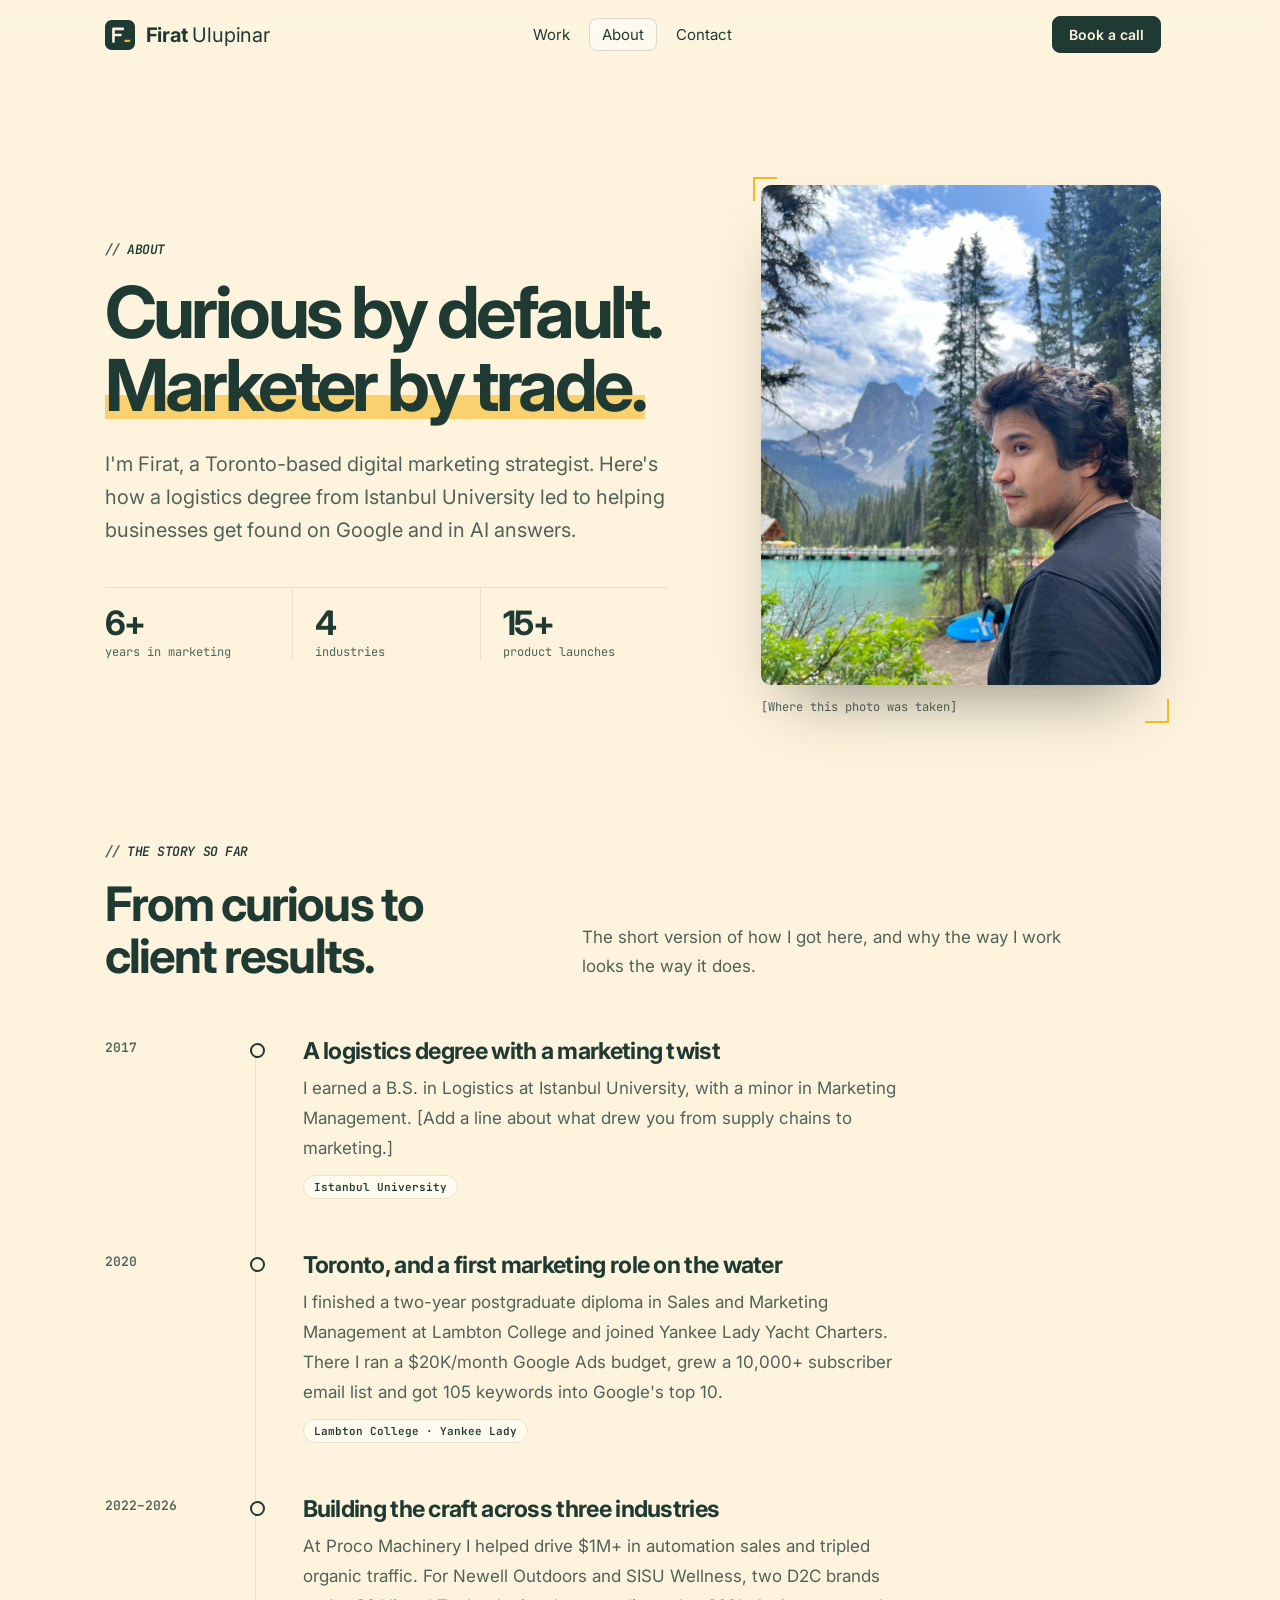
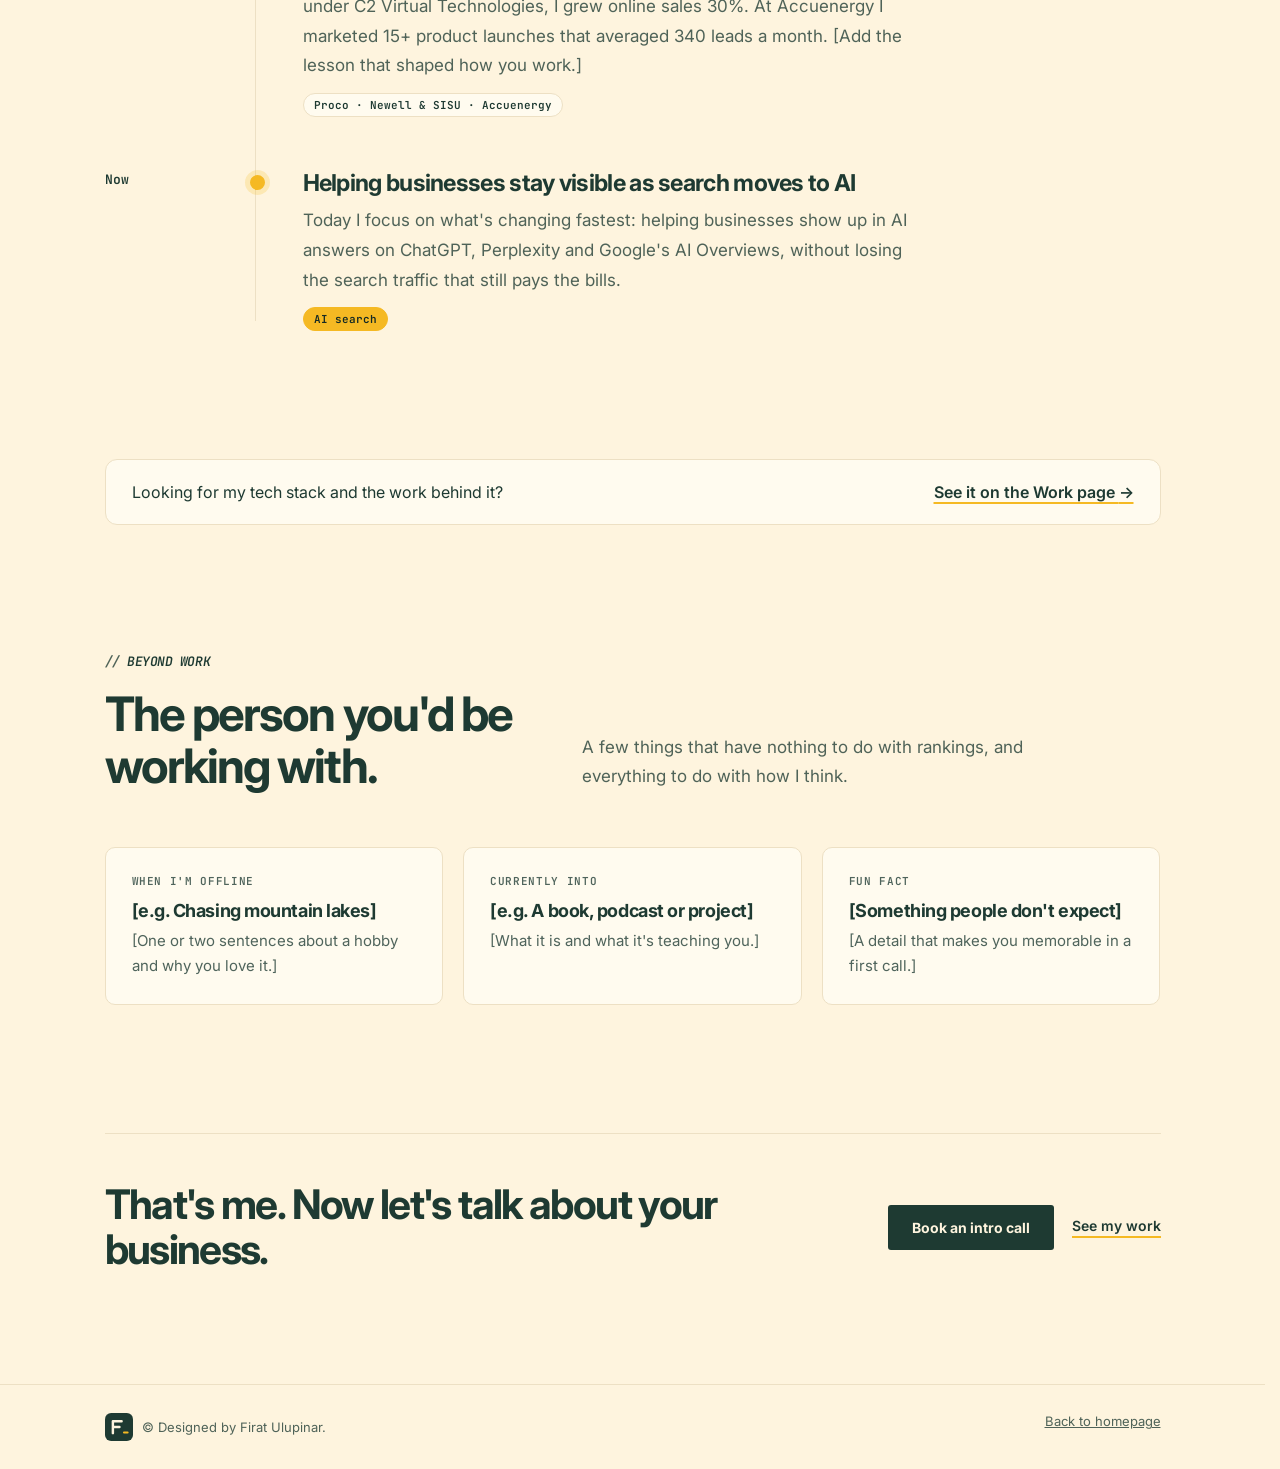
==== commit 57ecf95d: "Restructure Accuenergy growth case study" ====
--- a/about.html
+++ b/about.html
@@ -130,7 +130,7 @@
   </section>
 </main>
 
-<footer><div class="footer-inner"><span class="footer-signature"><svg class="footer-logo" viewBox="0 0 32 32" fill="none" aria-hidden="true"><rect class="logo-box" width="32" height="32" rx="7"></rect><path class="logo-letter" d="M9 23V9.5h10M9 16h7.5" stroke-width="2.8" stroke-linecap="round" stroke-linejoin="round"></path><rect class="footer-logo-cursor" x="20.5" y="21" width="6.5" height="2.4" rx="1.2"></rect></svg>&copy; 2026 Firat Ulupinar. Toronto, Ontario</span><a href="index.html">Back to homepage</a></div></footer>
+<footer><div class="footer-inner"><span class="footer-signature"><svg class="footer-logo" viewBox="0 0 32 32" fill="none" aria-hidden="true"><rect class="logo-box" width="32" height="32" rx="7"></rect><path class="logo-letter" d="M9 23V9.5h10M9 16h7.5" stroke-width="2.8" stroke-linecap="round" stroke-linejoin="round"></path><rect class="footer-logo-cursor" x="20.5" y="21" width="6.5" height="2.4" rx="1.2"></rect></svg>&copy; Designed by Firat Ulupinar.</span><a href="index.html">Back to homepage</a></div></footer>
 
 <script>
   // Fill the skill meters when the section scrolls into view
--- a/pages.css
+++ b/pages.css
@@ -702,3 +702,233 @@
 .wk-tag span:first-child{font-weight:700;color:var(--paper);}
 .wk-tag span + span::before{content:"\00B7";margin-right:8px;color:var(--accent);font-weight:700;}
 .wk-title{margin-top:2px;}
+.wk-funnel{padding-bottom:30px;}
+@media (max-width:760px){ .wk-funnel{padding-bottom:24px;} }
+
+/* ---- WORK PAGE CERTIFICATIONS: own section, three dark cards side by side ---- */
+.wk-cert-grid{list-style:none;display:grid;grid-template-columns:repeat(3,minmax(0,1fr));gap:16px;}
+.wk-cert-grid li{display:grid;grid-template-columns:auto minmax(0,1fr);grid-template-rows:auto auto;column-gap:16px;row-gap:4px;align-items:center;padding:24px;border-radius:16px;background:var(--dark);color:var(--paper);transition:transform .35s cubic-bezier(.22,.9,.32,1),box-shadow .35s ease;}
+.wk-cert-grid li:hover{transform:translateY(-3px);box-shadow:0 22px 40px -26px rgba(21,42,36,.6);}
+.wk-cert-grid .wk-tm{grid-row:1 / span 2;width:44px;height:44px;border:0;border-radius:12px;background:var(--accent);}
+.wk-cert-grid .wk-logo::before{width:20px;height:20px;background:var(--dark);}
+.wk-cert-grid li:hover .wk-tm{background:var(--brand,var(--accent));transform:scale(1.06) rotate(-4deg);}
+.wk-cert-grid li:hover .wk-logo::before{background:#fff;}
+.wk-cert-grid strong{font-size:1.0625rem;font-weight:700;line-height:1.3;letter-spacing:-.015em;}
+.wk-cert-grid small{font-family:var(--font-mono);font-size:.6875rem;font-weight:600;letter-spacing:.08em;text-transform:uppercase;color:var(--accent);}
+@media (max-width:900px){ .wk-cert-grid{grid-template-columns:1fr;} }
+@media (prefers-reduced-motion:reduce){ .wk-cert-grid li{transition:none;} .wk-cert-grid li:hover{transform:none;} .wk-cert-grid li:hover .wk-tm{transform:none;} }
+
+/* ---- CASE STUDY GROWTH ROADMAP: three connected business outcomes.
+   Left: sticky outcome navigation that follows the reader.
+   Right: one section per outcome, with channels, tools, actions and results. ---- */
+.cs-hero{overflow:hidden;}
+.rm{max-width:1120px;margin:auto;padding:clamp(64px,9vw,112px) 32px 0;}
+.rm-head{max-width:760px;margin-bottom:clamp(36px,5vw,56px);}
+.rm-head h2{margin:14px 0 16px;font-size:clamp(1.9rem,1.45rem + 1.9vw,3rem);line-height:1.08;letter-spacing:-.04em;}
+.rm-head p{font-size:1.0625rem;line-height:1.7;color:var(--ink-soft);}
+.rm-head p strong{color:var(--ink);}
+.rm-grid{display:grid;grid-template-columns:260px minmax(0,1fr);gap:clamp(32px,5vw,72px);align-items:start;}
+
+/* the workstream navigation */
+.rm-nav{position:sticky;top:104px;}
+.rm-nav ol{list-style:none;display:flex;flex-direction:column;align-items:center;gap:6px;}
+.rm-nav li{display:flex;justify-content:center;width:100%;}
+.rm-nav li:nth-child(1) .rm-layer{width:100%;}
+.rm-nav li:nth-child(2) .rm-layer{width:88%;}
+.rm-nav li:nth-child(3) .rm-layer{width:76%;}
+.rm-nav li:nth-child(4) .rm-layer{width:64%;}
+.rm-layer{display:grid;grid-template-columns:1fr auto;grid-template-areas:"abbr kpi" "name kpi";align-items:center;column-gap:8px;padding:12px 24px;clip-path:polygon(0 0,100% 0,calc(100% - 12px) 100%,12px 100%);background:#F2E5C6;color:var(--ink);text-decoration:none;transition:background .3s ease,color .3s ease;}
+.rm-nav-no-abbr .rm-layer{grid-template-areas:"name kpi";}
+.rm-nav-workstreams li:nth-child(n) .rm-layer{width:100%;}
+.rm-nav-funnel li:nth-child(1) .rm-layer{width:100%;}
+.rm-nav-funnel li:nth-child(2) .rm-layer{width:92%;}
+.rm-nav-funnel li:nth-child(3) .rm-layer{width:84%;}
+.rm-nav-funnel li.rm-nav-data{position:relative;margin-top:11px;}
+.rm-nav-funnel li.rm-nav-data::before{content:"";position:absolute;top:-11px;left:50%;width:1px;height:11px;background:var(--line);}
+.rm-nav-funnel li.rm-nav-data .rm-layer{width:100%;box-shadow:inset 3px 0 0 var(--accent);}
+.rm-nav-workstreams .rm-layer{grid-template-columns:30px minmax(0,1fr);grid-template-areas:"icon name";gap:10px;min-height:58px;padding:10px 13px;border:1px solid var(--line);border-radius:12px;clip-path:none;}
+.rm-nav-workstreams .rm-name{font-size:.78125rem;letter-spacing:-.018em;white-space:nowrap;}
+.rm-nav-icon{grid-area:icon;display:grid;width:30px;height:30px;place-items:center;border-radius:9px;background:#fff;color:var(--ink);transition:background .25s ease,color .25s ease;}
+.rm-nav-icon svg{width:19px;height:19px;stroke:currentColor;stroke-width:1.8;stroke-linecap:round;stroke-linejoin:round;}
+.rm-nav-workstreams .rm-layer:hover .rm-nav-icon,
+.rm-nav-workstreams .rm-layer.is-active .rm-nav-icon{background:var(--accent);color:var(--dark);}
+.rm-layer:hover{background:#EADBB6;}
+.rm-layer:focus-visible{outline:2px solid var(--accent);outline-offset:2px;}
+.rm-abbr{grid-area:abbr;font-family:var(--font-mono);font-size:.625rem;font-weight:700;letter-spacing:.1em;text-transform:uppercase;color:var(--ink-soft);}
+.rm-name{grid-area:name;font-size:.9375rem;font-weight:700;letter-spacing:-.01em;}
+.rm-kpi{grid-area:kpi;font-size:1rem;font-weight:800;letter-spacing:-.03em;font-variant-numeric:tabular-nums;}
+.rm-layer.is-passed{background:#E4D2A8;}
+.rm-layer.is-active{background:var(--dark);color:var(--paper);}
+.rm-layer.is-active .rm-abbr{color:rgba(254,244,222,.6);}
+.rm-layer.is-active .rm-kpi{color:var(--accent);}
+.rm-measure-link{display:flex;justify-content:center;gap:8px;margin-top:16px;font-family:var(--font-mono);font-size:.6875rem;font-weight:700;letter-spacing:.08em;text-transform:uppercase;color:var(--ink-soft);text-decoration:none;}
+.rm-measure-link:hover,.rm-measure-link:focus-visible{color:var(--ink);}
+
+/* the stages */
+.rm-stage,.rm-measure{scroll-margin-top:110px;}
+.rm-stage{padding:0 0 clamp(40px,5vw,56px);margin-bottom:clamp(40px,5vw,56px);border-bottom:1px solid var(--line);}
+.rm-badge{display:inline-flex;align-items:center;gap:6px;padding:5px 12px;border-radius:999px;background:var(--dark);font-family:var(--font-mono);font-size:.6875rem;font-weight:700;letter-spacing:.08em;text-transform:uppercase;color:var(--accent);}
+.rm-stage h3{margin:16px 0 24px;font-size:clamp(1.5rem,1.25rem + 1vw,2.125rem);line-height:1.12;letter-spacing:-.035em;color:var(--ink);text-wrap:balance;}
+.rm-body{display:grid;grid-template-columns:minmax(0,1fr) 220px;gap:clamp(24px,3.5vw,44px);align-items:start;}
+.rm-body-result-aligned{grid-template-areas:"meta meta" "actions result";row-gap:0;}
+.rm-body-result-aligned .rm-stage-meta{grid-area:meta;}
+.rm-body-result-aligned .rm-stage-actions{grid-area:actions;}
+.rm-body-result-aligned .rm-result{grid-area:result;}
+.rm-body-data{grid-template-columns:1fr;}
+.rm-data-stage .rm-proof-list{grid-template-columns:1fr;}
+.rm-sub{margin-bottom:10px;font-family:var(--font-mono);font-size:.6875rem;font-weight:700;letter-spacing:.08em;text-transform:uppercase;color:var(--ink-soft);}
+.rm-ch{list-style:none;display:flex;flex-wrap:wrap;gap:6px;margin-bottom:24px;}
+.rm-ch li{padding:6px 12px;border:1px solid var(--line);border-radius:999px;background:var(--paper-alt);font-size:.8125rem;font-weight:600;color:var(--ink);}
+.rm-do{list-style:none;}
+.rm-do li{position:relative;padding:10px 0 10px 22px;border-top:1px solid var(--line);font-size:1rem;line-height:1.55;color:var(--ink);}
+.rm-do li:first-child{border-top:0;padding-top:2px;}
+.rm-do li::before{content:"";position:absolute;left:0;top:19px;width:10px;height:2px;border-radius:2px;background:var(--accent);}
+.rm-do li:first-child::before{top:11px;}
+.rm-result{display:flex;flex-direction:column;padding:22px;border:1px solid var(--line);border-radius:16px;background:var(--paper-alt);}
+.rm-result b{margin-top:2px;font-size:clamp(2.5rem,2rem + 1.4vw,3.25rem);font-weight:800;line-height:1;letter-spacing:-.05em;color:var(--ink);font-variant-numeric:tabular-nums;}
+.rm-result-label{margin-top:8px;font-size:.9375rem;font-weight:600;line-height:1.35;color:var(--ink-soft);}
+.rm-result-combined dl{display:flex;flex-direction:column;}
+.rm-result-combined dl div{padding:4px 0 18px;}
+.rm-result-combined dl div+div{padding:18px 0 0;border-top:1px solid var(--line);}
+.rm-result-combined dd{font-size:clamp(2.5rem,2rem + 1.4vw,3.25rem);font-weight:800;line-height:1;letter-spacing:-.05em;color:var(--ink);font-variant-numeric:tabular-nums;}
+.rm-result-combined dt{margin-top:8px;font-size:.9375rem;font-weight:600;line-height:1.35;color:var(--ink-soft);}
+.rm-tools{margin-top:18px;padding-top:14px;border-top:1px solid var(--line);font-size:.8125rem;line-height:1.55;color:var(--ink-soft);}
+.rm-tools span{display:block;margin-bottom:4px;font-family:var(--font-mono);font-size:.625rem;font-weight:700;letter-spacing:.08em;text-transform:uppercase;color:var(--ink);}
+.rm-measure{padding:clamp(24px,3vw,32px);border-radius:16px;background:var(--dark);color:rgba(254,244,222,.78);}
+.rm-measure .rm-badge{padding:0;background:none;}
+.rm-measure p{margin-top:12px;font-size:1.0625rem;line-height:1.65;}
+.rm-measure strong{color:var(--paper);}
+
+/* tablet and phone: the workstreams become a sticky row under the header */
+@media (max-width:900px){
+  .rm-grid{grid-template-columns:1fr;gap:28px;}
+  .rm-nav{top:62px;z-index:5;margin:0 -20px;padding:10px 20px;background:var(--paper);border-bottom:1px solid var(--line);}
+  .rm-nav ol{flex-direction:row;gap:6px;overflow-x:auto;scrollbar-width:none;}
+  .rm-nav ol::-webkit-scrollbar{display:none;}
+  .rm-nav li{width:auto;flex:1 0 auto;}
+  .rm-nav li:nth-child(n) .rm-layer{width:100%;}
+  .rm-layer{grid-template-areas:"abbr" "name";grid-template-columns:1fr;padding:8px 12px;border-radius:10px;clip-path:none;text-align:center;}
+  .rm-nav-no-abbr .rm-layer{grid-template-areas:"name";}
+  .rm-nav-workstreams .rm-layer{grid-template-columns:26px minmax(0,1fr);grid-template-areas:"icon name";gap:7px;min-height:50px;padding:7px 9px;text-align:left;}
+  .rm-nav-workstreams .rm-nav-icon{width:26px;height:26px;border-radius:8px;}
+  .rm-nav-workstreams .rm-nav-icon svg{width:17px;height:17px;}
+  .rm-nav-workstreams .rm-name{font-size:.75rem;}
+  .rm-kpi,.rm-measure-link{display:none;}
+  .rm-body{grid-template-columns:1fr;}
+  .rm-body-result-aligned{grid-template-areas:"meta" "actions" "result";row-gap:0;}
+  .rm-body-result-aligned .rm-result{margin-top:24px;}
+  .rm-stage,.rm-measure{scroll-margin-top:140px;}
+}
+@media (max-width:640px){ .rm{padding-left:20px;padding-right:20px;} }
+@media (prefers-reduced-motion:reduce){ .rm-layer{transition:none;} }
+@media (max-width:900px){
+  .rm-grid{grid-template-columns:minmax(0,1fr);}
+  .rm-nav,.rm-stages{min-width:0;}
+  .rm-nav li{flex:1 1 0;min-width:72px;}
+  .rm-layer{padding:7px 6px;}
+  .rm-name{font-size:.8125rem;}
+  .rm-abbr{font-size:.5625rem;}
+}
+@media (max-width:900px){ .rm-nav li{flex:1 0 auto;min-width:0;} .rm-layer{padding:7px 12px;white-space:nowrap;} }
+
+/* ---- CASE STUDY WORK SAMPLES: two screenshots per funnel stage (email designs, flows, charts, ads),
+   opened full size in a lightbox. Empty slots show what to add. ---- */
+.rm-proof{margin-top:30px;}
+.rm-proof-list{list-style:none;display:grid;grid-template-columns:repeat(2,minmax(0,1fr));gap:14px;}
+.rm-proof-wide{grid-column:1/-1;}
+.rm-proof-wide .rm-sample-frame{aspect-ratio:2/1;}
+.rm-sample{margin:0;}
+.rm-sample-frame{position:relative;display:flex;align-items:center;justify-content:center;width:100%;aspect-ratio:16/10;padding:0;overflow:hidden;border:1px solid var(--line);border-radius:12px;background:var(--paper-alt);font:inherit;color:inherit;}
+button.rm-sample-frame{cursor:zoom-in;transition:border-color .25s ease,box-shadow .3s ease;}
+button.rm-sample-frame img{display:block;width:100%;height:100%;object-fit:cover;object-position:top center;transition:transform .6s cubic-bezier(.22,.9,.32,1);}
+button.rm-sample-frame::after{content:"View";position:absolute;right:10px;bottom:10px;padding:4px 10px;border-radius:999px;background:rgba(21,42,36,.82);font-family:var(--font-mono);font-size:.625rem;font-weight:700;letter-spacing:.08em;text-transform:uppercase;color:var(--paper);opacity:0;transform:translateY(4px);transition:opacity .25s ease,transform .25s ease;}
+button.rm-sample-frame:hover,button.rm-sample-frame:focus-visible{border-color:rgba(21,42,36,.25);box-shadow:0 18px 32px -22px rgba(21,42,36,.45);}
+button.rm-sample-frame:hover img,button.rm-sample-frame:focus-visible img{transform:scale(1.03);}
+button.rm-sample-frame:hover::after,button.rm-sample-frame:focus-visible::after{opacity:1;transform:none;}
+button.rm-sample-frame:focus-visible{outline:2px solid var(--accent);outline-offset:3px;}
+.rm-sample figcaption{margin-top:8px;font-size:.875rem;font-weight:600;line-height:1.4;color:var(--ink-soft);}
+/* empty slot: dashed frame that names what belongs there */
+.rm-sample.is-empty .rm-sample-frame{flex-direction:column;gap:6px;border:1.5px dashed rgba(21,42,36,.22);background:repeating-linear-gradient(135deg,transparent 0 10px,rgba(21,42,36,.025) 10px 20px);}
+.rm-sample.is-empty .rm-sample-frame::before{font-family:var(--font-mono);font-size:.6875rem;font-weight:700;letter-spacing:.08em;text-transform:uppercase;color:var(--ink);}
+.rm-sample[data-kind="chart"] .rm-sample-frame::before{content:"Data chart";}
+.rm-sample[data-kind="rank"] .rm-sample-frame::before{content:"Rankings";}
+.rm-sample[data-kind="ad"] .rm-sample-frame::before{content:"Ad creative";}
+.rm-sample[data-kind="page"] .rm-sample-frame::before{content:"Web page";}
+.rm-sample[data-kind="form"] .rm-sample-frame::before{content:"Lead form";}
+.rm-sample[data-kind="email"] .rm-sample-frame::before{content:"Email design";}
+.rm-sample[data-kind="flow"] .rm-sample-frame::before{content:"Automation flow";}
+.rm-sample-hint{font-size:.75rem;color:var(--ink-soft);}
+.rm-measure .rm-proof-list{margin-top:20px;grid-template-columns:repeat(2,minmax(0,1fr));}
+.rm-measure .rm-sample.is-empty .rm-sample-frame{border-color:rgba(254,244,222,.25);background:transparent;}
+.rm-measure .rm-sample.is-empty .rm-sample-frame::before{color:var(--accent);}
+.rm-measure .rm-sample-hint,.rm-measure .rm-sample figcaption{color:rgba(254,244,222,.65);}
+@media (max-width:520px){
+  .rm-proof-list,.rm-measure .rm-proof-list{grid-template-columns:1fr;}
+  .rm-proof-wide .rm-sample-frame{aspect-ratio:16/10;}
+}
+
+/* lightbox */
+.rm-lightbox{max-width:min(1100px,94vw);max-height:92vh;padding:0;border:0;border-radius:16px;background:var(--paper);box-shadow:0 40px 80px -30px rgba(0,0,0,.5);overflow:hidden;}
+.rm-lightbox::backdrop{background:rgba(21,42,36,.8);-webkit-backdrop-filter:blur(4px);backdrop-filter:blur(4px);}
+.rm-lb-figure{margin:0;display:flex;flex-direction:column;}
+.rm-lb-img{display:block;max-width:100%;max-height:calc(92vh - 64px);margin:auto;object-fit:contain;background:#fff;}
+.rm-lb-bar{display:flex;align-items:center;gap:14px;padding:12px 14px 12px 20px;border-top:1px solid var(--line);}
+.rm-lb-caption{flex:1;font-size:.9375rem;font-weight:600;color:var(--ink);}
+.rm-lb-count{font-family:var(--font-mono);font-size:.75rem;font-weight:600;color:var(--ink-soft);}
+.rm-lb-actions{display:flex;gap:6px;}
+.rm-lb-btn{width:36px;height:36px;border:1px solid var(--line);border-radius:50%;background:var(--paper-alt);font-size:1rem;color:var(--ink);cursor:pointer;}
+.rm-lb-btn:hover,.rm-lb-btn:focus-visible{background:var(--ink);border-color:var(--ink);color:var(--paper);}
+.rm-lb-btn:focus-visible{outline:2px solid var(--accent);outline-offset:2px;}
+@media (prefers-reduced-motion:reduce){ button.rm-sample-frame img,button.rm-sample-frame::after{transition:none;} }
+.rm-lightbox{margin:auto;}
+
+/* ---- CASE STUDY INTRO (lighter): headline beside the photo, results as one calm strip,
+   so the page eases into the roadmap instead of stacking three heavy blocks. ---- */
+.csx{max-width:1120px;margin:auto;padding:clamp(32px,5vw,56px) 32px 0;}
+.csx .cs-back{margin-bottom:clamp(24px,3.5vw,40px);}
+.csx-hero{display:grid;grid-template-columns:minmax(0,1.12fr) minmax(0,.88fr);gap:clamp(32px,5vw,64px);align-items:center;}
+.csx-copy h1{margin:14px 0 18px;font-size:clamp(2rem,1.45rem + 2.1vw,3.25rem);line-height:1.06;letter-spacing:-.045em;text-wrap:balance;}
+.csx-copy .lede{max-width:560px;margin-top:0;font-size:1.0625rem;}
+.csx-facts{display:grid;grid-template-columns:repeat(2,minmax(0,1fr));gap:16px 28px;margin-top:28px;padding-top:22px;border-top:1px solid var(--line);}
+.csx-facts dt{margin-bottom:4px;font-family:var(--font-mono);font-size:.6875rem;font-weight:600;letter-spacing:.06em;text-transform:uppercase;color:var(--ink-soft);}
+.csx-facts dd{font-size:.9375rem;font-weight:600;line-height:1.4;color:var(--ink);}
+.csx-photo{margin:0;aspect-ratio:1/1;overflow:hidden;border-radius:20px;background:var(--dark);box-shadow:0 30px 60px -38px rgba(21,42,36,.5);}
+.csx-photo img{display:block;width:100%;height:100%;object-fit:cover;}
+.csx-results{display:grid;grid-template-columns:auto minmax(0,1fr);gap:20px 40px;align-items:center;margin-top:clamp(40px,5vw,56px);padding:26px 32px;border:1px solid var(--line);border-radius:18px;background:var(--paper-alt);}
+.csx-results-label{font-family:var(--font-mono);font-size:.6875rem;font-weight:700;letter-spacing:.08em;text-transform:uppercase;color:var(--ink-soft);writing-mode:vertical-rl;transform:rotate(180deg);}
+.csx-results dl{display:grid;grid-template-columns:repeat(3,minmax(0,1fr));}
+.csx-results dl div{display:flex;flex-direction:column;gap:8px;padding:0 28px;border-left:1px solid var(--line);}
+.csx-results dl div:first-child{padding-left:0;border-left:0;}
+.csx-results dd{align-self:flex-start;font-size:clamp(2.25rem,1.8rem + 1.4vw,2.875rem);font-weight:800;line-height:1;letter-spacing:-.05em;color:var(--ink);font-variant-numeric:tabular-nums;}
+.csx-results dd.is-key{background:linear-gradient(transparent 62%,rgba(245,185,35,.55) 62%,rgba(245,185,35,.55) 92%,transparent 92%);}
+.csx-results dt{font-size:.875rem;line-height:1.45;color:var(--ink-soft);}
+.csx + .rm,.csx ~ .rm{padding-top:clamp(56px,7vw,88px);}
+@media (max-width:860px){
+  .csx-hero{grid-template-columns:1fr;}
+  .csx-photo{aspect-ratio:16/10;}
+  .csx-results{grid-template-columns:1fr;padding:22px 20px;}
+  .csx-results-label{writing-mode:horizontal-tb;transform:none;}
+  .csx-results dl{grid-template-columns:1fr;}
+  .csx-results dl div{padding:14px 0;border-left:0;border-top:1px solid var(--line);}
+  .csx-results dl div:first-child{padding-top:0;border-top:0;}
+}
+@media (max-width:640px){ .csx{padding-left:20px;padding-right:20px;} }
+
+/* roadmap stages open with a warm, human lead-in ("Building awareness…") instead of a TOFU/MOFU badge */
+.rm-badge{gap:10px;padding:0;border-radius:0;background:none;font-family:var(--font-sans);font-size:1rem;font-weight:600;font-style:italic;letter-spacing:-.005em;text-transform:none;color:#8A6400;}
+.rm-badge::before{content:"";width:22px;height:2px;border-radius:2px;background:var(--accent);}
+.rm-measure .rm-badge{color:var(--accent);}
+.rm-stage h3{margin-top:10px;}
+/* illustrative samples carry a small tag so recreations are never mistaken for client screenshots */
+.rm-sample.is-illustration .rm-sample-frame::before{content:"Illustration";position:absolute;left:10px;top:10px;z-index:1;padding:4px 9px;border-radius:999px;background:rgba(255,251,239,.92);font-family:var(--font-mono);font-size:.625rem;font-weight:700;letter-spacing:.08em;text-transform:uppercase;color:var(--ink);box-shadow:0 2px 8px -4px rgba(21,42,36,.4);}
+.rm-sample.is-illustration .rm-sample-frame{background:#fff;}
+.rm-lb-img{width:100%;height:auto;}
+
+/* ---- ROADMAP TOOLS: sit under Channels as pills with the real logo (Simple Icons, CC0) in ink;
+   the logo takes its brand colour on hover ---- */
+.rm-tl li{display:inline-flex;align-items:center;gap:7px;background:#fff;}
+.rm-logo{width:14px;height:14px;flex:none;background:var(--brand,var(--ink));-webkit-mask:var(--logo) center/contain no-repeat;mask:var(--logo) center/contain no-repeat;transition:transform .2s ease;}
+.rm-tl li:hover .rm-logo{transform:scale(1.1);}
+.rm-tl-two-lines{display:grid;grid-template-columns:repeat(4,max-content);gap:7px;}
+.rm-tl-two-lines li{white-space:nowrap;}
+@media (max-width:640px){.rm-tl-two-lines{grid-template-columns:repeat(2,max-content);}}
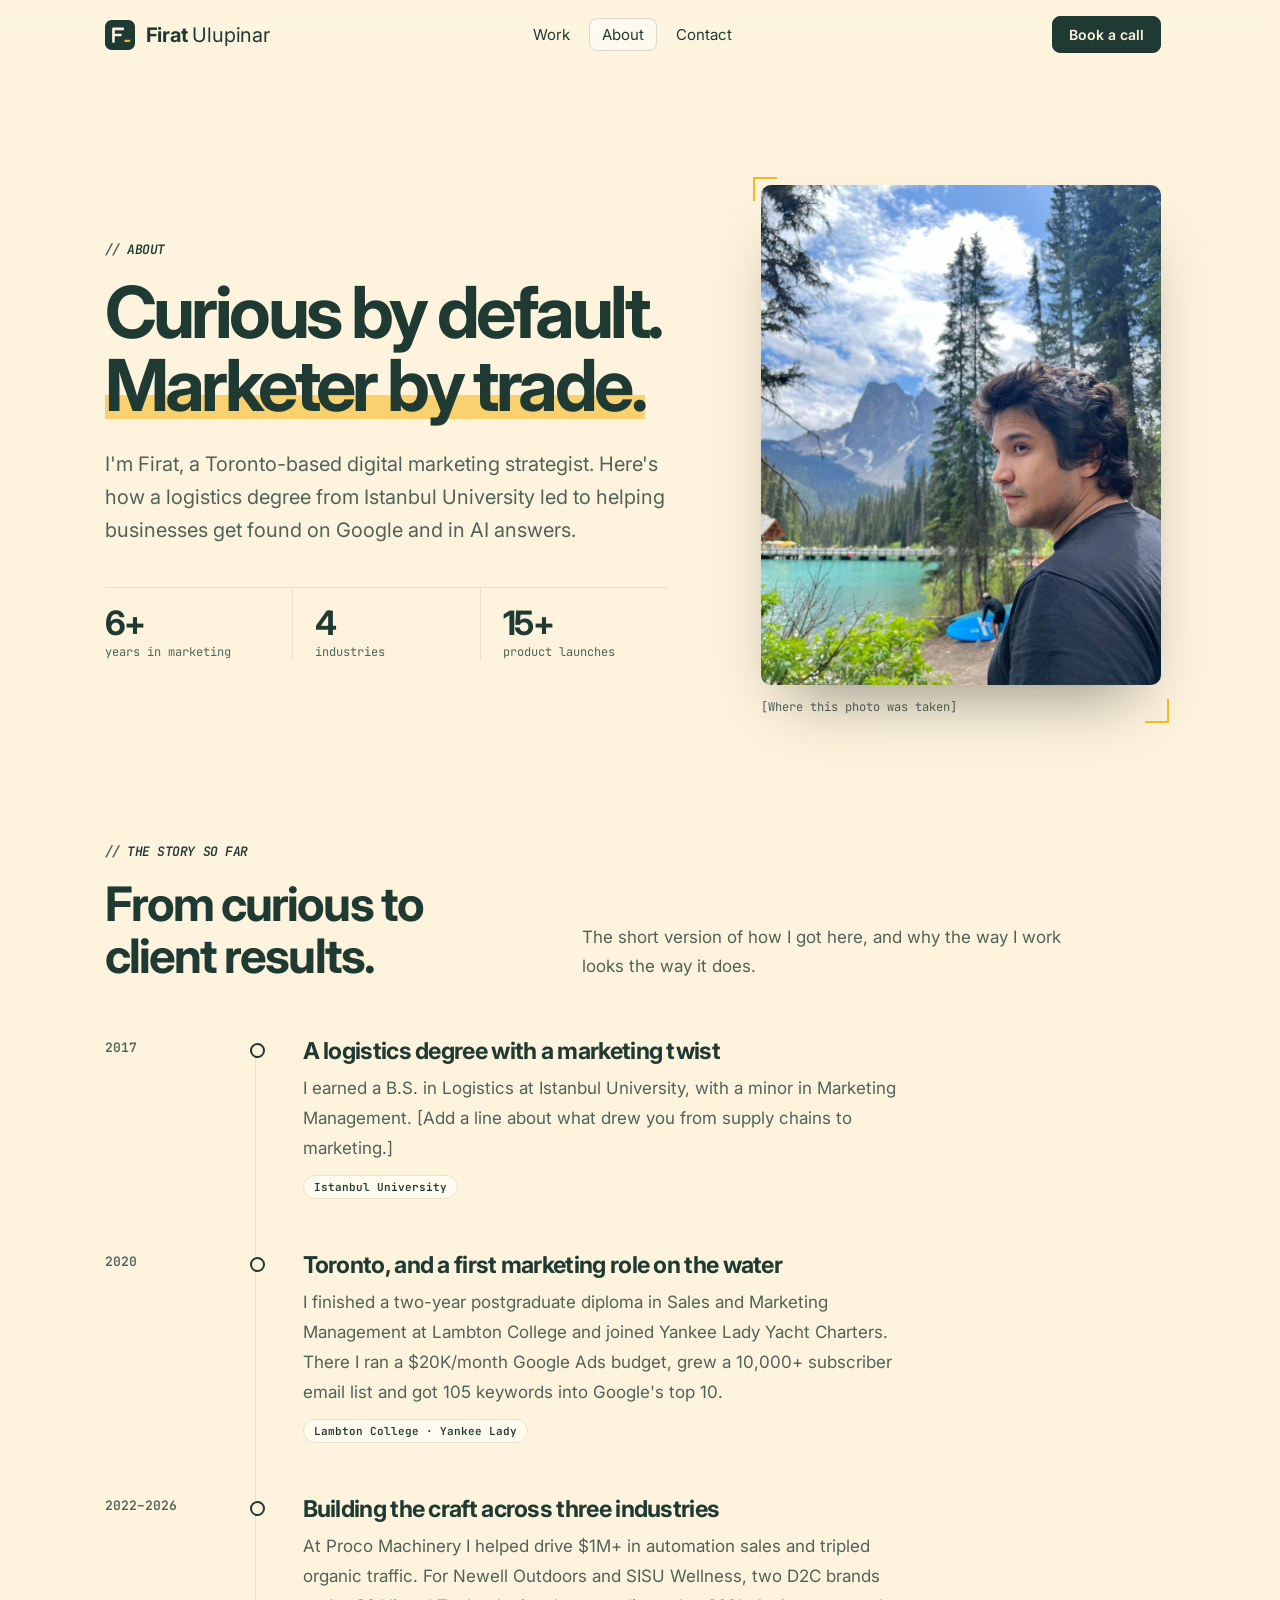
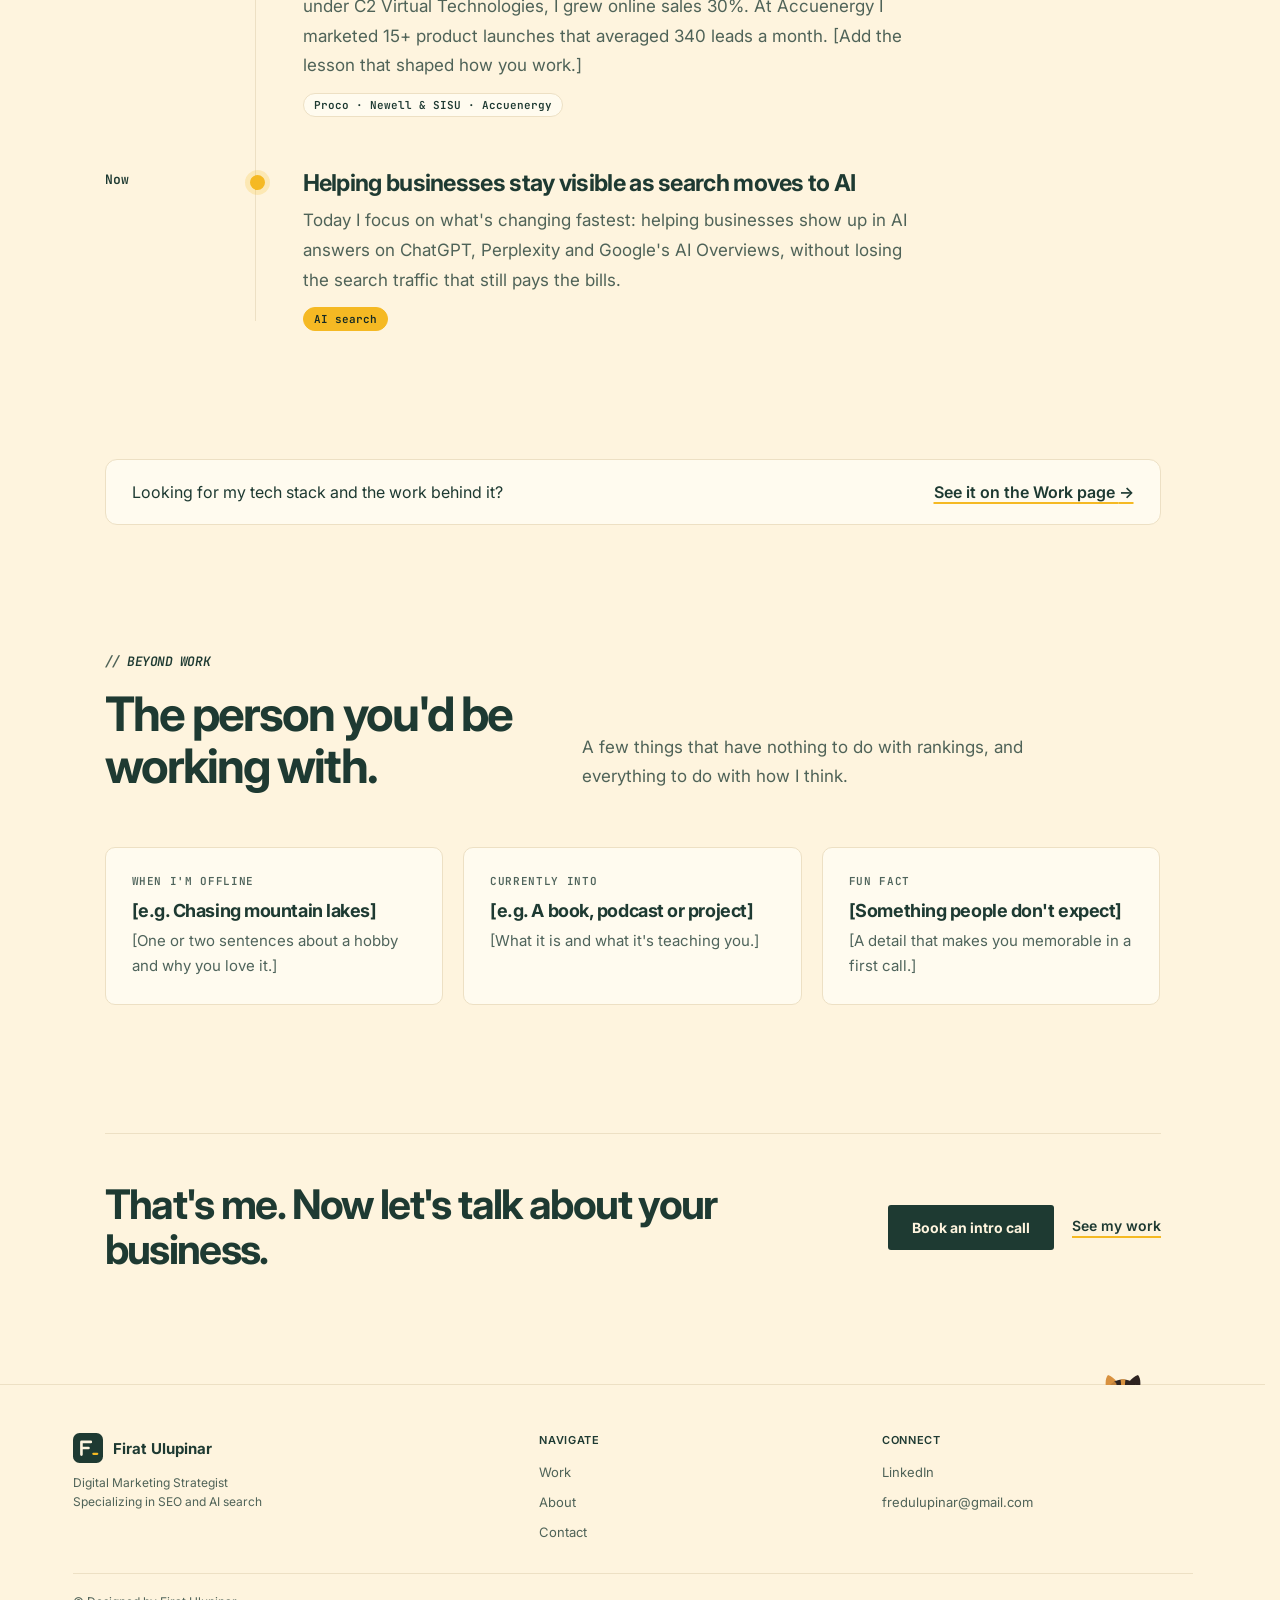
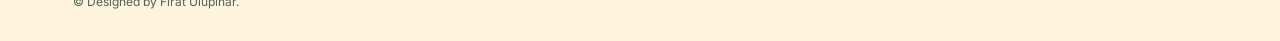
==== commit 7ac71cc8: "Site-wide footer with Muffin the cat; Accuenergy polish - Full homepage footer (brand, navigation, c" ====
--- a/about.html
+++ b/about.html
@@ -13,7 +13,7 @@
 <link rel="preconnect" href="https://fonts.googleapis.com">
 <link rel="preconnect" href="https://fonts.gstatic.com" crossorigin>
 <link href="https://fonts.googleapis.com/css2?family=Inter:wght@400;500;600;700&family=JetBrains+Mono:ital,wght@0,600;1,600&display=swap" rel="stylesheet">
-<link rel="stylesheet" href="pages.css">
+<link rel="stylesheet" href="pages.css?v=5">
 <script>document.documentElement.classList.add('js');</script>
 </head>
 <body>
@@ -130,7 +130,36 @@
   </section>
 </main>
 
-<footer><div class="footer-inner"><span class="footer-signature"><svg class="footer-logo" viewBox="0 0 32 32" fill="none" aria-hidden="true"><rect class="logo-box" width="32" height="32" rx="7"></rect><path class="logo-letter" d="M9 23V9.5h10M9 16h7.5" stroke-width="2.8" stroke-linecap="round" stroke-linejoin="round"></path><rect class="footer-logo-cursor" x="20.5" y="21" width="6.5" height="2.4" rx="1.2"></rect></svg>&copy; Designed by Firat Ulupinar.</span><a href="index.html">Back to homepage</a></div></footer>
+<footer>
+  <div class="footer-inner">
+    <div>
+      <a class="footer-brand-lockup" href="index.html" aria-label="Firat Ulupinar, home">
+        <svg class="footer-logo" viewBox="0 0 32 32" fill="none" aria-hidden="true"><rect class="logo-box" x="0" y="0" width="32" height="32" rx="7"></rect><path class="logo-letter" d="M9 23V9.5h10M9 16h7.5" stroke-width="2.8" stroke-linecap="round" stroke-linejoin="round"></path><rect class="footer-logo-cursor" x="20.5" y="21" width="6.5" height="2.4" rx="1.2"></rect></svg>
+        <span class="footer-brand">Firat Ulupinar</span>
+      </a>
+      <p class="footer-tagline">Digital Marketing Strategist<br>Specializing in SEO and AI search</p>
+    </div>
+    <div>
+      <div class="footer-col-label" id="footer-nav-label">Navigate</div>
+      <nav aria-labelledby="footer-nav-label"><ul class="footer-links">
+        <li><a href="portfolio.html">Work</a></li>
+        <li><a href="about.html">About</a></li>
+        <li><a href="contact.html">Contact</a></li>
+      </ul></nav>
+    </div>
+    <div>
+      <div class="footer-col-label">Connect</div>
+      <ul class="footer-links">
+        <li><a href="https://www.linkedin.com/in/firat-ulupinar" target="_blank" rel="noopener noreferrer">LinkedIn<span class="sr-only"> (opens in new tab)</span></a></li>
+        <li><a href="mailto:fredulupinar@gmail.com">fredulupinar@gmail.com</a></li>
+      </ul>
+    </div>
+  </div>
+  <div class="footer-bottom">
+    <span>&copy; Designed by Firat Ulupinar.</span>
+  </div>
+</footer>
+
 
 <script>
   // Fill the skill meters when the section scrolls into view
@@ -143,5 +172,6 @@
     }, { threshold: .2 }).observe(s);
   })();
 </script>
+<script src="cat.js" defer></script>
 </body>
 </html>
--- a/pages.css
+++ b/pages.css
@@ -80,15 +80,23 @@
 .contact-option p{color:var(--ink-soft);line-height:1.65;}
 .contact-option a{display:inline-block;margin-top:18px;font-weight:700;text-decoration-color:var(--accent);text-underline-offset:4px;}
 .placeholder-note{margin-top:46px;padding:16px 18px;border-left:3px solid var(--accent);background:rgba(245,185,35,.08);color:var(--ink-soft);font-size:.875rem;line-height:1.6;}
-footer{border-top:1px solid var(--line);}
-.footer-inner{max-width:1120px;margin:auto;padding:28px 32px;display:flex;justify-content:space-between;gap:20px;color:var(--ink-soft);font-size:.8125rem;}
-.footer-signature{display:inline-flex;align-items:center;gap:9px;}
-.footer-logo{width:28px;height:28px;flex:none;}
+footer{border-top:1px solid var(--line);padding:48px 32px 32px;}
+.footer-inner{max-width:1120px;margin:0 auto;display:grid;grid-template-columns:1.4fr 1fr 1fr;gap:32px;}
+.footer-brand{font-family:var(--font-sans);font-weight:700;font-size:15px;color:var(--ink);}
+.footer-brand-lockup{display:inline-flex;align-items:center;gap:10px;margin-bottom:10px;text-decoration:none;}
+.footer-logo{width:30px;height:30px;flex:none;}
 .footer-logo-cursor{fill:var(--accent);}
+.footer-tagline{font-family:var(--font-sans);font-size:.75rem;color:var(--ink-soft);max-width:260px;line-height:1.6;}
+.footer-col-label{font-family:var(--font-sans);font-weight:600;font-size:11px;text-transform:uppercase;letter-spacing:.06em;color:var(--ink);margin-bottom:14px;}
+.footer-links{list-style:none;display:flex;flex-direction:column;gap:10px;}
+.footer-links a{font-family:var(--font-sans);font-size:13px;color:var(--ink-soft);text-decoration:none;transition:color .2s;}
+.footer-links a:hover,.footer-links a:focus-visible{color:var(--ink);text-decoration:underline;text-decoration-color:var(--accent);text-underline-offset:3px;}
+.footer-links a:focus-visible{outline:2px solid var(--accent);outline-offset:3px;}
+.footer-bottom{max-width:1120px;margin:32px auto 0;padding-top:20px;border-top:1px solid var(--line);display:flex;justify-content:space-between;flex-wrap:wrap;gap:10px;font-family:var(--font-sans);font-size:.75rem;color:var(--ink-soft);}
+@media(max-width:640px){.footer-inner{grid-template-columns:1fr;gap:28px;}footer{padding:40px 20px 28px;}}
 @media(max-width:720px){
   .page{padding:64px 20px 72px;}
   .placeholder-grid,.contact-options{grid-template-columns:1fr;}
-  .footer-inner{padding:24px 20px;flex-direction:column;}
 }
 
 /* ===================== CASE STUDY CARDS (portfolio index) ===================== */
@@ -773,7 +781,7 @@
 .rm-body-result-aligned{grid-template-areas:"meta meta" "actions result";row-gap:0;}
 .rm-body-result-aligned .rm-stage-meta{grid-area:meta;}
 .rm-body-result-aligned .rm-stage-actions{grid-area:actions;}
-.rm-body-result-aligned .rm-result{grid-area:result;}
+.rm-body-result-aligned .rm-result{grid-area:result;margin-top:26px;}
 .rm-body-data{grid-template-columns:1fr;}
 .rm-data-stage .rm-proof-list{grid-template-columns:1fr;}
 .rm-sub{margin-bottom:10px;font-family:var(--font-mono);font-size:.6875rem;font-weight:700;letter-spacing:.08em;text-transform:uppercase;color:var(--ink-soft);}
@@ -932,3 +940,13 @@
 .rm-tl-two-lines{display:grid;grid-template-columns:repeat(4,max-content);gap:7px;}
 .rm-tl-two-lines li{white-space:nowrap;}
 @media (max-width:640px){.rm-tl-two-lines{grid-template-columns:repeat(2,max-content);}}
+/* wide screenshots (spreadsheets) anchor left in the thumbnail so the first columns stay visible */
+button.rm-sample-frame img.rm-img-left{object-position:left top;}
+/* roadmap without the side navigation: stages use the full content width */
+.rm-grid-full{grid-template-columns:minmax(0,1fr);}
+/* work-sample viewer: full-page screenshots scroll inside the viewer at a readable width */
+.rm-lb-scroll{max-height:calc(92vh - 64px);overflow:auto;overscroll-behavior:contain;}
+.rm-lightbox.is-scroll{width:min(1100px,94vw);}
+.rm-lightbox.is-scroll .rm-lb-img{width:auto;max-width:100%;max-height:none;height:auto;margin:0 auto;}
+/* sample badge: plain words, dark pill, readable at a glance */
+.rm-sample.is-illustration .rm-sample-frame::before{content:"*\2009Sample illustration";left:12px;top:12px;padding:5px 10px 5px 9px;border:1px solid rgba(21,42,36,.12);background:rgba(255,251,239,.94);-webkit-backdrop-filter:blur(6px);backdrop-filter:blur(6px);font-family:var(--font-sans);font-size:.6875rem;font-weight:600;letter-spacing:.01em;text-transform:none;color:var(--ink-soft);box-shadow:0 2px 6px -3px rgba(21,42,36,.25);}
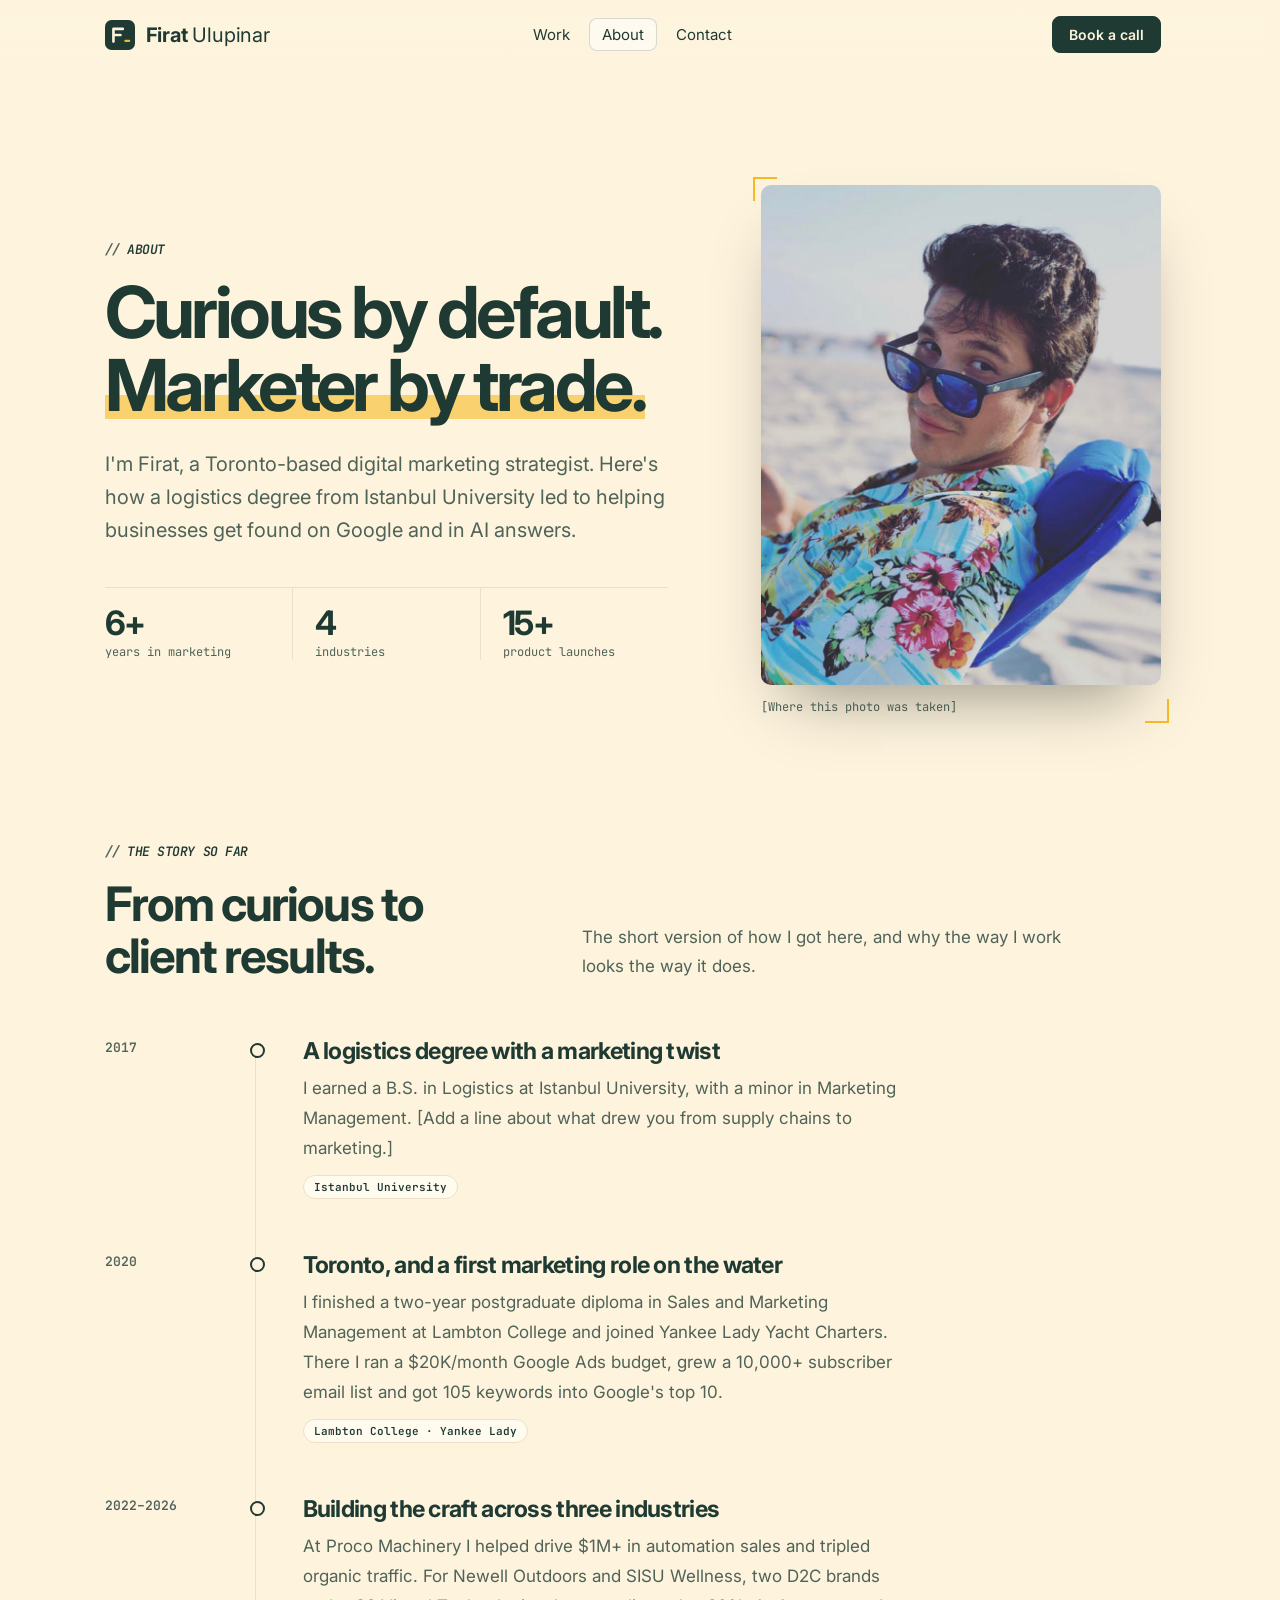
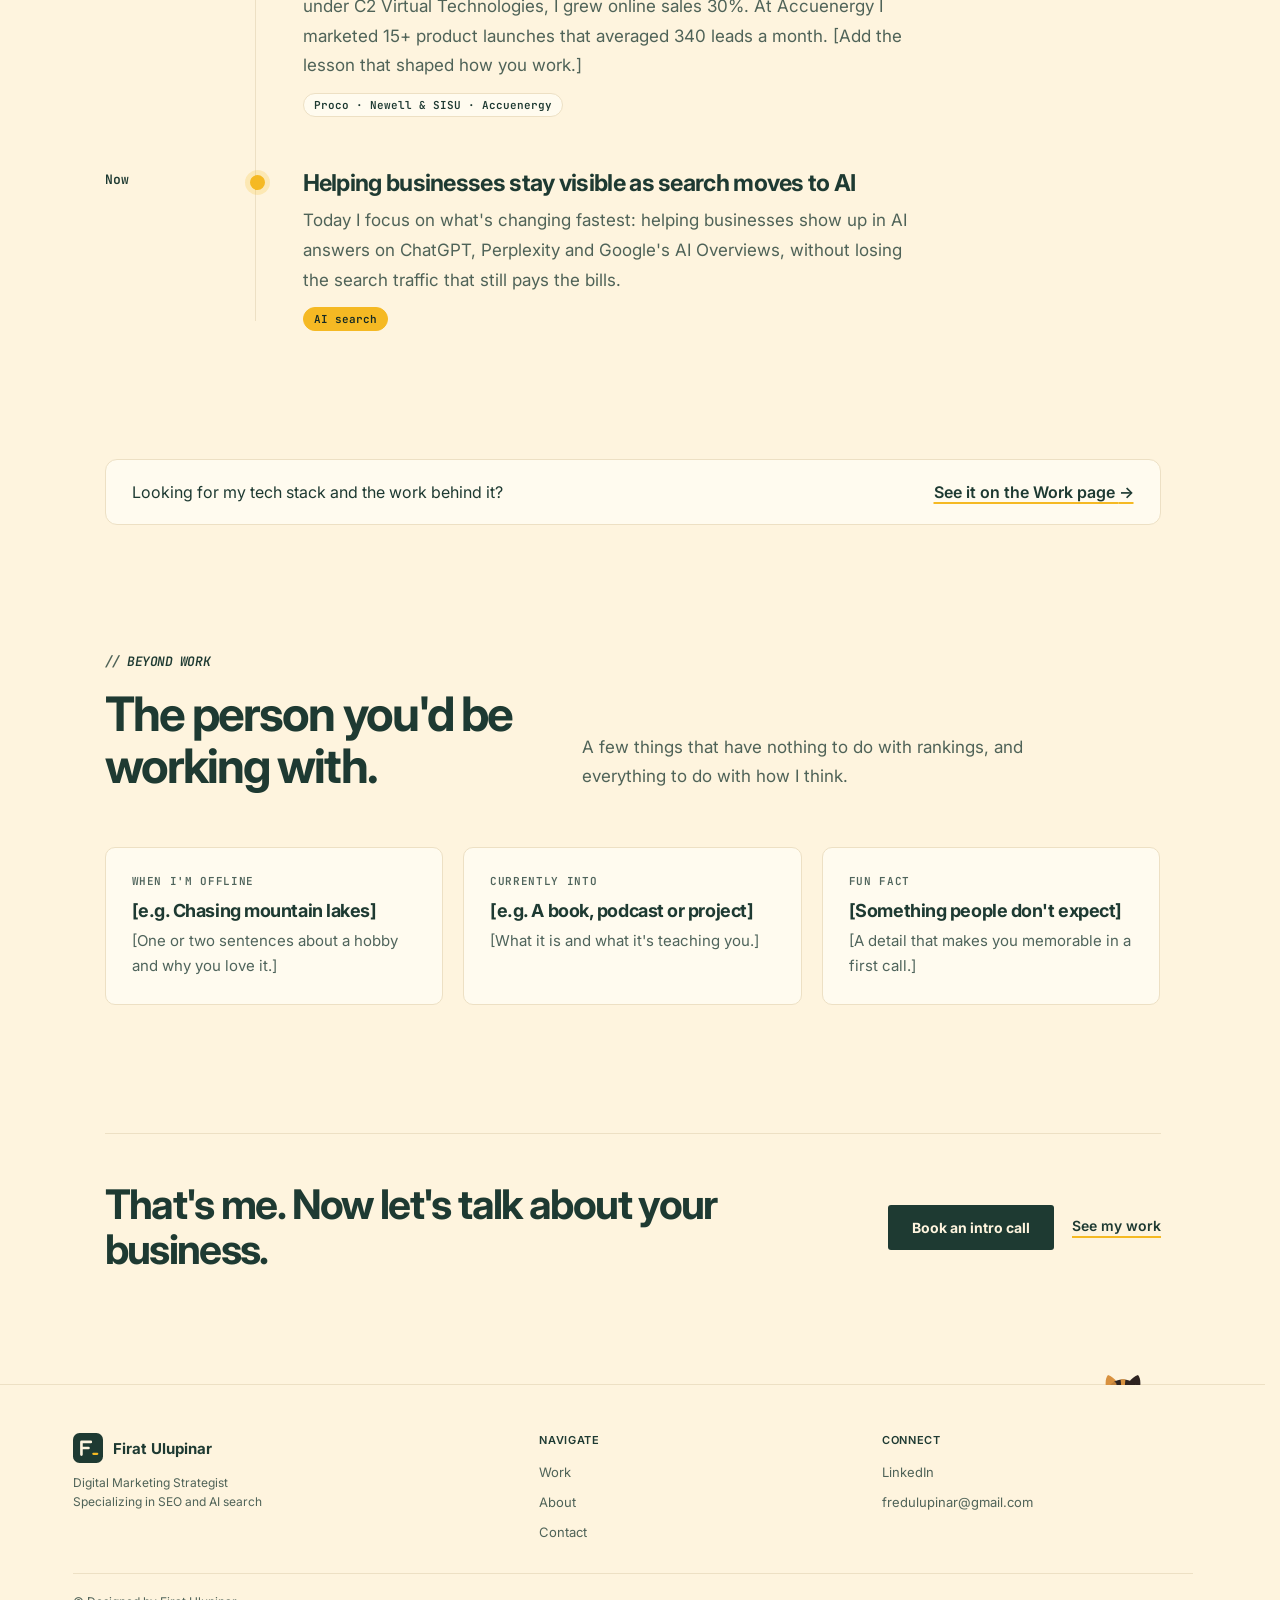
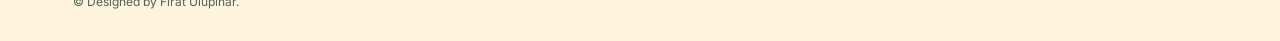
==== commit 94bac74c: "Newell case study rebuild, shared case study template, Work page tech stack - Apply the Accuenergy t" ====
--- a/about.html
+++ b/about.html
@@ -13,7 +13,7 @@
 <link rel="preconnect" href="https://fonts.googleapis.com">
 <link rel="preconnect" href="https://fonts.gstatic.com" crossorigin>
 <link href="https://fonts.googleapis.com/css2?family=Inter:wght@400;500;600;700&family=JetBrains+Mono:ital,wght@0,600;1,600&display=swap" rel="stylesheet">
-<link rel="stylesheet" href="pages.css?v=5">
+<link rel="stylesheet" href="pages.css?v=23">
 <script>document.documentElement.classList.add('js');</script>
 </head>
 <body>
@@ -48,7 +48,7 @@
       </dl>
     </div>
     <figure class="ab-photo">
-      <img src="images/firat-ulupinar.jpg" alt="Firat Ulupinar outdoors by a mountain lake" width="960" height="1280" fetchpriority="high">
+      <img src="images/firat-ulupinar-beach.jpg" alt="Firat Ulupinar relaxing on a beach in sunglasses and a floral shirt" width="828" height="1025" fetchpriority="high">
       <figcaption>[Where this photo was taken]</figcaption>
     </figure>
   </section>
--- a/pages.css
+++ b/pages.css
@@ -629,39 +629,8 @@
 @media (max-width:720px){ .wk-cards{grid-template-columns:1fr;} .wk-body{padding:20px 20px 20px;} }
 @media (prefers-reduced-motion:reduce){ .wk-card,.wk-photo img{transition:none;} .wk-card:hover{transform:none;} .wk-card:hover .wk-photo img{transform:none;} }
 
-/* ---- WORK PAGE FUNNEL: best result at each stage, Reach → Revenue. A gold line draws through the
-   stages once when the panel scrolls into view, dots light up in turn and the numbers count up. ---- */
-.wk-funnel{position:relative;margin:40px 0 8px;padding:30px 32px 22px;border:1px solid var(--line);border-radius:18px;background:var(--paper-alt);}
-.wk-funnel ol{position:relative;list-style:none;display:grid;grid-template-columns:repeat(4,minmax(0,1fr));gap:28px;}
-.wk-funnel li{display:flex;flex-direction:column;}
-.wk-track{position:absolute;left:32px;right:32px;top:35px;height:2px;border-radius:2px;background:rgba(21,42,36,.12);}
-.wk-track::after{content:"";position:absolute;right:-1px;top:50%;width:7px;height:7px;border-top:2px solid rgba(21,42,36,.3);border-right:2px solid rgba(21,42,36,.3);transform:translateY(-50%) rotate(45deg);}
-.wk-track-fill{position:absolute;left:0;top:0;bottom:0;width:0;border-radius:2px;background:var(--accent);}
-.wk-dot{position:relative;z-index:1;width:12px;height:12px;margin-bottom:20px;border:2px solid rgba(21,42,36,.28);border-radius:50%;background:var(--paper-alt);}
-.wk-stage{font-family:var(--font-mono);font-size:.6875rem;font-weight:700;letter-spacing:.08em;text-transform:uppercase;color:var(--ink-soft);}
-.wk-count{margin-top:10px;font-size:clamp(2.5rem,1.9rem + 1.8vw,3.25rem);font-weight:800;line-height:1;letter-spacing:-.05em;color:var(--ink);font-variant-numeric:tabular-nums;}
-.wk-funnel li:last-child .wk-count{align-self:flex-start;background:linear-gradient(transparent 62%,rgba(245,185,35,.55) 62%,rgba(245,185,35,.55) 92%,transparent 92%);}
-.wk-label{margin-top:8px;font-size:.9375rem;line-height:1.45;color:var(--ink-soft);}
-.wk-wink{margin-top:24px;padding-top:16px;border-top:1px solid var(--line);font-size:.9375rem;color:var(--ink-soft);}
-.wk-wink b{font-weight:800;color:var(--ink);}
-/* resting (or no-JS / reduced motion) state is the finished state; the animation only plays once */
-.wk-funnel.is-ready .wk-track-fill{width:0;}
-.wk-funnel.is-ready .wk-dot{background:var(--paper-alt);border-color:rgba(21,42,36,.28);box-shadow:none;}
-.wk-funnel:not(.is-ready) .wk-track-fill,.wk-funnel.is-run .wk-track-fill{width:100%;}
-.wk-funnel:not(.is-ready) .wk-dot,.wk-funnel.is-run .wk-dot{background:var(--accent);border-color:var(--accent);box-shadow:0 0 0 5px rgba(245,185,35,.22);}
-@media (prefers-reduced-motion:no-preference){
-  .wk-funnel.is-run .wk-track-fill{transition:width 1.8s cubic-bezier(.45,0,.2,1);}
-  .wk-funnel.is-run .wk-dot{transition:background .35s ease,border-color .35s ease,box-shadow .35s ease;transition-delay:var(--d);}
-}
-@media (max-width:760px){
-  .wk-funnel{padding:24px 20px 18px;}
-  .wk-funnel ol{grid-template-columns:repeat(2,minmax(0,1fr));gap:28px 18px;}
-  .wk-track{display:none;}
-  .wk-dot{margin-bottom:14px;}
-}
-
-/* work page rhythm: more breathing room between the intro, the funnel and the project cards */
-.wk-funnel{margin:clamp(40px,5vw,56px) 0 0;}
+
+/* work page rhythm: more breathing room between the intro and the project cards */
 .wk-list{margin-top:clamp(48px,6vw,72px);}
 
 /* ---- WORK PAGE TECH STACK: six cards in a 3 x 2 grid; each tool gets a small monogram tile.
@@ -710,8 +679,6 @@
 .wk-tag span:first-child{font-weight:700;color:var(--paper);}
 .wk-tag span + span::before{content:"\00B7";margin-right:8px;color:var(--accent);font-weight:700;}
 .wk-title{margin-top:2px;}
-.wk-funnel{padding-bottom:30px;}
-@media (max-width:760px){ .wk-funnel{padding-bottom:24px;} }
 
 /* ---- WORK PAGE CERTIFICATIONS: own section, three dark cards side by side ---- */
 .wk-cert-grid{list-style:none;display:grid;grid-template-columns:repeat(3,minmax(0,1fr));gap:16px;}
@@ -950,3 +917,66 @@
 .rm-lightbox.is-scroll .rm-lb-img{width:auto;max-width:100%;max-height:none;height:auto;margin:0 auto;}
 /* sample badge: plain words, dark pill, readable at a glance */
 .rm-sample.is-illustration .rm-sample-frame::before{content:"*\2009Sample illustration";left:12px;top:12px;padding:5px 10px 5px 9px;border:1px solid rgba(21,42,36,.12);background:rgba(255,251,239,.94);-webkit-backdrop-filter:blur(6px);backdrop-filter:blur(6px);font-family:var(--font-sans);font-size:.6875rem;font-weight:600;letter-spacing:.01em;text-transform:none;color:var(--ink-soft);box-shadow:0 2px 6px -3px rgba(21,42,36,.25);}
+.rm-head p+p{margin-top:12px;}
+.csx-results-end{margin-top:32px;}
+.csx-results-end + .st-tools{margin-top:24px;}
+/* Call to action at the end of a case study (matches the homepage card) */
+.cs-cta{max-width:1120px;margin:0 auto;padding:clamp(8px,2vw,24px) 32px clamp(64px,8vw,96px);}
+.cs-cta-card{display:grid;grid-template-columns:minmax(0,1fr) auto;gap:32px 56px;align-items:center;padding:52px 56px;border:1px solid rgba(254,244,222,.08);border-radius:18px;background:var(--dark);color:var(--paper);box-shadow:0 30px 60px -36px rgba(21,42,36,.7);}
+.cs-cta-label{margin-bottom:16px;font-family:var(--font-mono);font-size:.75rem;font-style:italic;font-weight:600;letter-spacing:-.035em;color:var(--accent);}
+.cs-cta h2{max-width:600px;font-size:clamp(2rem,1.62rem + 1.65vw,3rem);font-weight:700;line-height:1.1;letter-spacing:-.03em;color:var(--paper);text-wrap:balance;}
+.cs-cta h2 span{color:var(--accent);}
+.cs-cta-sub{margin-top:16px;max-width:520px;font-size:1.0625rem;line-height:1.6;color:rgba(254,244,222,.68);}
+.cs-cta-row{display:flex;flex-direction:column;align-items:flex-start;gap:14px;}
+.cs-cta-btn{display:inline-flex;align-items:center;gap:10px;padding:15px 22px;border-radius:10px;background:var(--accent);color:var(--dark);font-size:.9375rem;font-weight:700;text-decoration:none;transition:background .2s;}
+.cs-cta-btn svg{width:16px;height:16px;flex-shrink:0;}
+.cs-cta-btn:hover,.cs-cta-btn:focus-visible{background:var(--paper);}
+.cs-cta-btn:focus-visible,.cs-cta-about:focus-visible{outline:2px solid var(--accent);outline-offset:3px;}
+.cs-cta-alt{font-size:.875rem;line-height:1.55;color:rgba(254,244,222,.6);}
+.cs-cta-alt a{color:var(--paper);font-weight:600;text-decoration-color:var(--accent);text-decoration-thickness:2px;text-underline-offset:3px;}
+.cs-cta-about{font-size:.875rem;font-weight:700;color:var(--paper);text-decoration:underline;text-decoration-color:rgba(254,244,222,.35);text-underline-offset:4px;}
+.cs-cta-about:hover{text-decoration-color:var(--accent);}
+@media(max-width:900px){.cs-cta-card{grid-template-columns:1fr;gap:28px;padding:40px 28px;}}
+@media(max-width:640px){.cs-cta{padding-left:20px;padding-right:20px;}}
+/* Work page: on-this-page index under the intro */
+.wk-index{margin-top:24px;}
+.wk-index ul{list-style:none;display:flex;flex-wrap:wrap;align-items:center;gap:10px 0;}
+.wk-index li{display:inline-flex;align-items:center;}
+.wk-index li + li::before{content:"";display:inline-block;width:5px;height:5px;margin:0 14px;border-radius:50%;background:var(--accent);}
+.wk-index a{font-family:var(--font-mono);font-size:.75rem;font-weight:600;letter-spacing:.04em;text-transform:uppercase;color:var(--ink-soft);text-decoration:none;transition:color .2s;}
+.wk-index a:hover,.wk-index a:focus-visible{color:var(--ink);text-decoration:underline;text-decoration-color:var(--accent);text-decoration-thickness:2px;text-underline-offset:4px;}
+.wk-index a:focus-visible{outline:2px solid var(--accent);outline-offset:3px;border-radius:2px;}
+#case-studies-list,#tools,#certifications,#how-i-work,#lets-chat{scroll-margin-top:90px;}
+/* tech stack: real logos in their own brand colours at rest; monogram tiles (tools without a logo) use the brand colour too */
+.wk-stack .wk-logo::before{width:17px;height:17px;background:var(--brand,var(--ink));}
+.wk-stack .wk-tm:not(.wk-logo){color:var(--brand,var(--ink));}
+.wk-stack .wk-tools li:hover .wk-tm{background:var(--paper);border-color:var(--brand,var(--ink));color:var(--brand,var(--ink));}
+.wk-stack .wk-tools li:hover .wk-logo::before{background:var(--brand,var(--ink));}
+/* tech stack: seven areas sit in a 4 + 3 grid on wide screens */
+@media (min-width:1000px){ .wk-stack .wk-stack-grid{grid-template-columns:repeat(4,minmax(0,1fr));} }
+/* full-colour logo image (for brands whose icon only exists as a picture) */
+.wk-stack .wk-img::before{content:"";width:20px;height:20px;background:var(--img) center/contain no-repeat;}
+/* ---- WORK PAGE CERTIFICATIONS, grouped by provider: dark cards, gold logo tile, a count, then each
+   certification on its own line with a small gold tick. HubSpot (longest list) spans two rows. ---- */
+.wk-prov-grid{display:grid;grid-template-columns:repeat(3,minmax(0,1fr));grid-template-areas:"hub a b" "hub c d";gap:16px;}
+.wk-prov-hubspot{grid-area:hub;}
+.wk-prov{display:flex;flex-direction:column;padding:24px;border-radius:18px;background:var(--dark);color:var(--paper);transition:transform .35s cubic-bezier(.22,.9,.32,1),box-shadow .35s ease;}
+.wk-prov:hover{transform:translateY(-3px);box-shadow:0 22px 40px -26px rgba(21,42,36,.6);}
+.wk-prov-head{display:flex;align-items:center;gap:14px;padding-bottom:16px;margin-bottom:6px;border-bottom:1px solid rgba(254,244,222,.12);}
+.wk-prov .wk-tm{width:44px;height:44px;border:0;border-radius:12px;background:var(--accent);transition:background .25s ease,transform .3s cubic-bezier(.22,.9,.32,1);}
+.wk-prov .wk-logo::before{width:20px;height:20px;background:var(--dark);}
+.wk-prov:hover .wk-tm{background:var(--paper);transform:rotate(-4deg);}
+.wk-prov:hover .wk-logo::before{background:var(--brand,var(--dark));}
+.wk-prov h3{font-size:1.0625rem;font-weight:700;line-height:1.25;letter-spacing:-.015em;color:var(--paper);}
+.wk-prov-head small{display:block;margin-top:3px;font-family:var(--font-mono);font-size:.6875rem;font-weight:600;letter-spacing:.08em;text-transform:uppercase;color:var(--accent);}
+.wk-prov ul{list-style:none;}
+.wk-prov li{position:relative;padding:10px 0 10px 24px;border-top:1px solid rgba(254,244,222,.08);font-size:.9375rem;font-weight:500;line-height:1.4;color:rgba(254,244,222,.9);}
+.wk-prov li:first-child{border-top:0;}
+.wk-prov li::before{content:"";position:absolute;left:2px;top:15px;width:9px;height:5px;border:solid var(--accent);border-width:0 0 2px 2px;transform:rotate(-45deg);}
+.wk-prov li em{margin-left:6px;padding:2px 7px;border-radius:999px;background:rgba(254,244,222,.1);font-family:var(--font-mono);font-size:.625rem;font-style:normal;font-weight:600;letter-spacing:.06em;text-transform:uppercase;color:rgba(254,244,222,.7);vertical-align:1px;}
+@media (max-width:900px){ .wk-prov-grid{grid-template-columns:repeat(2,minmax(0,1fr));grid-template-areas:"hub a" "hub b" "c d";} }
+@media (max-width:600px){ .wk-prov-grid{grid-template-columns:1fr;grid-template-areas:none;} .wk-prov-hubspot{grid-area:auto;} }
+@media (prefers-reduced-motion:reduce){ .wk-prov,.wk-prov .wk-tm{transition:none;} .wk-prov:hover,.wk-prov:hover .wk-tm{transform:none;} }
+/* certifications head has no side text, so the heading gets the full width */
+.wk-certs-sec .ab-section-head,.wk-stack .ab-section-head{grid-template-columns:1fr;}
+.wk-certs-sec .ab-section-head h2{max-width:720px;}
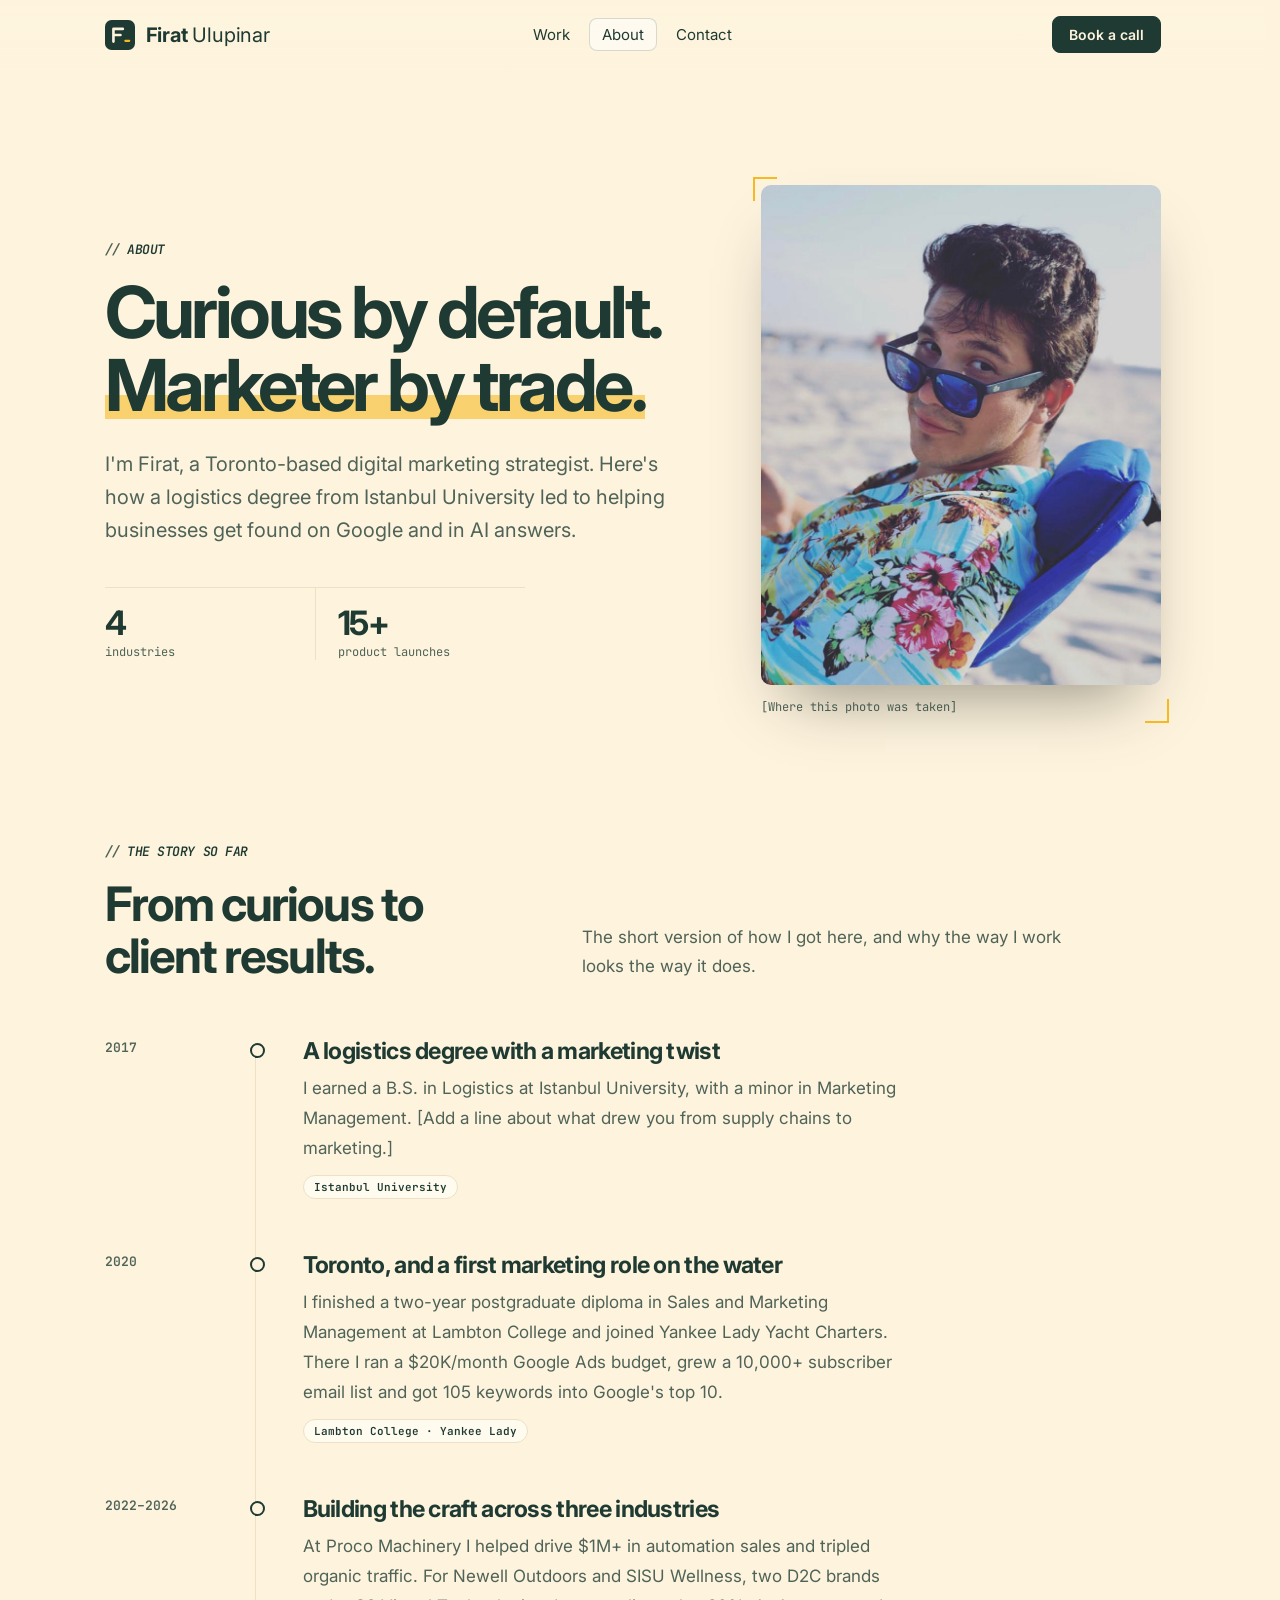
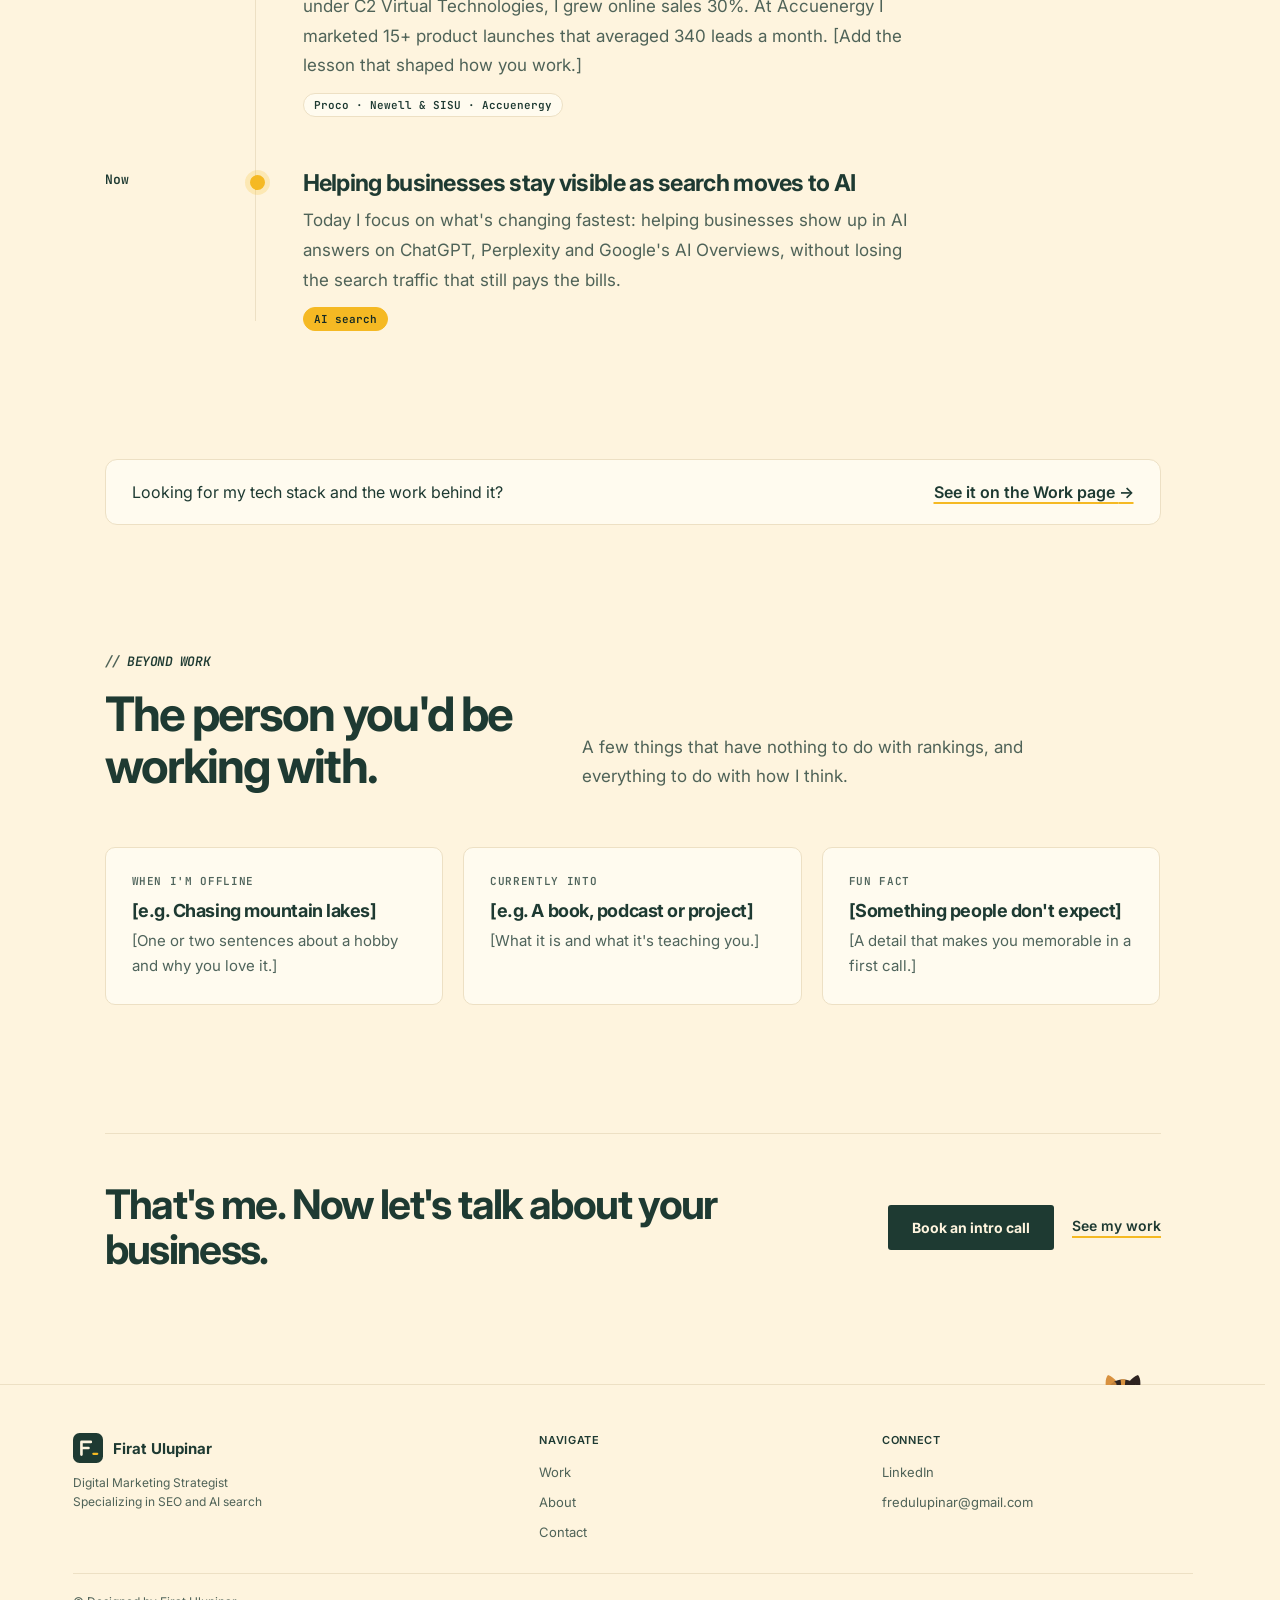
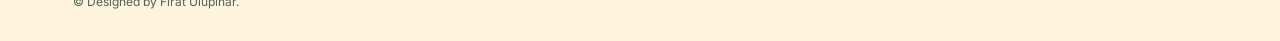
==== commit f3a67454: "Newell case study: four rewritten blog articles, new ads, refreshed emails - Blog samples now show o" ====
--- a/about.html
+++ b/about.html
@@ -13,7 +13,7 @@
 <link rel="preconnect" href="https://fonts.googleapis.com">
 <link rel="preconnect" href="https://fonts.gstatic.com" crossorigin>
 <link href="https://fonts.googleapis.com/css2?family=Inter:wght@400;500;600;700&family=JetBrains+Mono:ital,wght@0,600;1,600&display=swap" rel="stylesheet">
-<link rel="stylesheet" href="pages.css?v=23">
+<link rel="stylesheet" href="pages.css?v=25">
 <script>document.documentElement.classList.add('js');</script>
 </head>
 <body>
@@ -42,7 +42,6 @@
       <h1 id="about-title">Curious by default. <span class="hl">Marketer by trade.</span></h1>
       <p class="lede">I'm Firat, a Toronto-based digital marketing strategist. Here's how a logistics degree from Istanbul University led to helping businesses get found on Google and in AI answers.</p>
       <dl class="ab-facts">
-        <div><dt>years in marketing</dt><dd>6+</dd></div>
         <div><dt>industries</dt><dd>4</dd></div>
         <div><dt>product launches</dt><dd>15+</dd></div>
       </dl>
--- a/pages.css
+++ b/pages.css
@@ -192,7 +192,7 @@
 .ab-hero{max-width:1120px;margin:auto;padding:clamp(56px,8vw,104px) 32px 0;display:grid;grid-template-columns:1.15fr .85fr;gap:clamp(40px,6vw,88px);align-items:center;}
 .ab-hero h1{font-size:clamp(2.5rem,1.6rem + 3.6vw,4.5rem);line-height:1.02;}
 .ab-hero h1 .hl{background:linear-gradient(transparent 62%,rgba(245,185,35,.6) 62%,rgba(245,185,35,.6) 90%,transparent 90%);-webkit-box-decoration-break:clone;box-decoration-break:clone;}
-.ab-facts{display:grid;grid-template-columns:repeat(3,minmax(0,1fr));margin-top:40px;border-top:1px solid var(--line);}
+.ab-facts{display:grid;grid-template-columns:repeat(2,minmax(0,1fr));max-width:420px;margin-top:40px;border-top:1px solid var(--line);}
 .ab-facts div{display:flex;flex-direction:column-reverse;justify-content:flex-end;gap:4px;padding:18px 0 0;}
 .ab-facts div + div{padding-left:22px;border-left:1px solid var(--line);}
 .ab-facts dd{font-size:clamp(1.6rem,1.35rem + 1vw,2.1rem);font-weight:700;letter-spacing:-.04em;line-height:1;}
@@ -980,3 +980,6 @@
 /* certifications head has no side text, so the heading gets the full width */
 .wk-certs-sec .ab-section-head,.wk-stack .ab-section-head{grid-template-columns:1fr;}
 .wk-certs-sec .ab-section-head h2{max-width:720px;}
+
+/* Sample viewer: caption, counter and arrows sit above the image so they are easy to find */
+.rm-lb-bar{order:-1;border-top:0;border-bottom:1px solid var(--line);}
